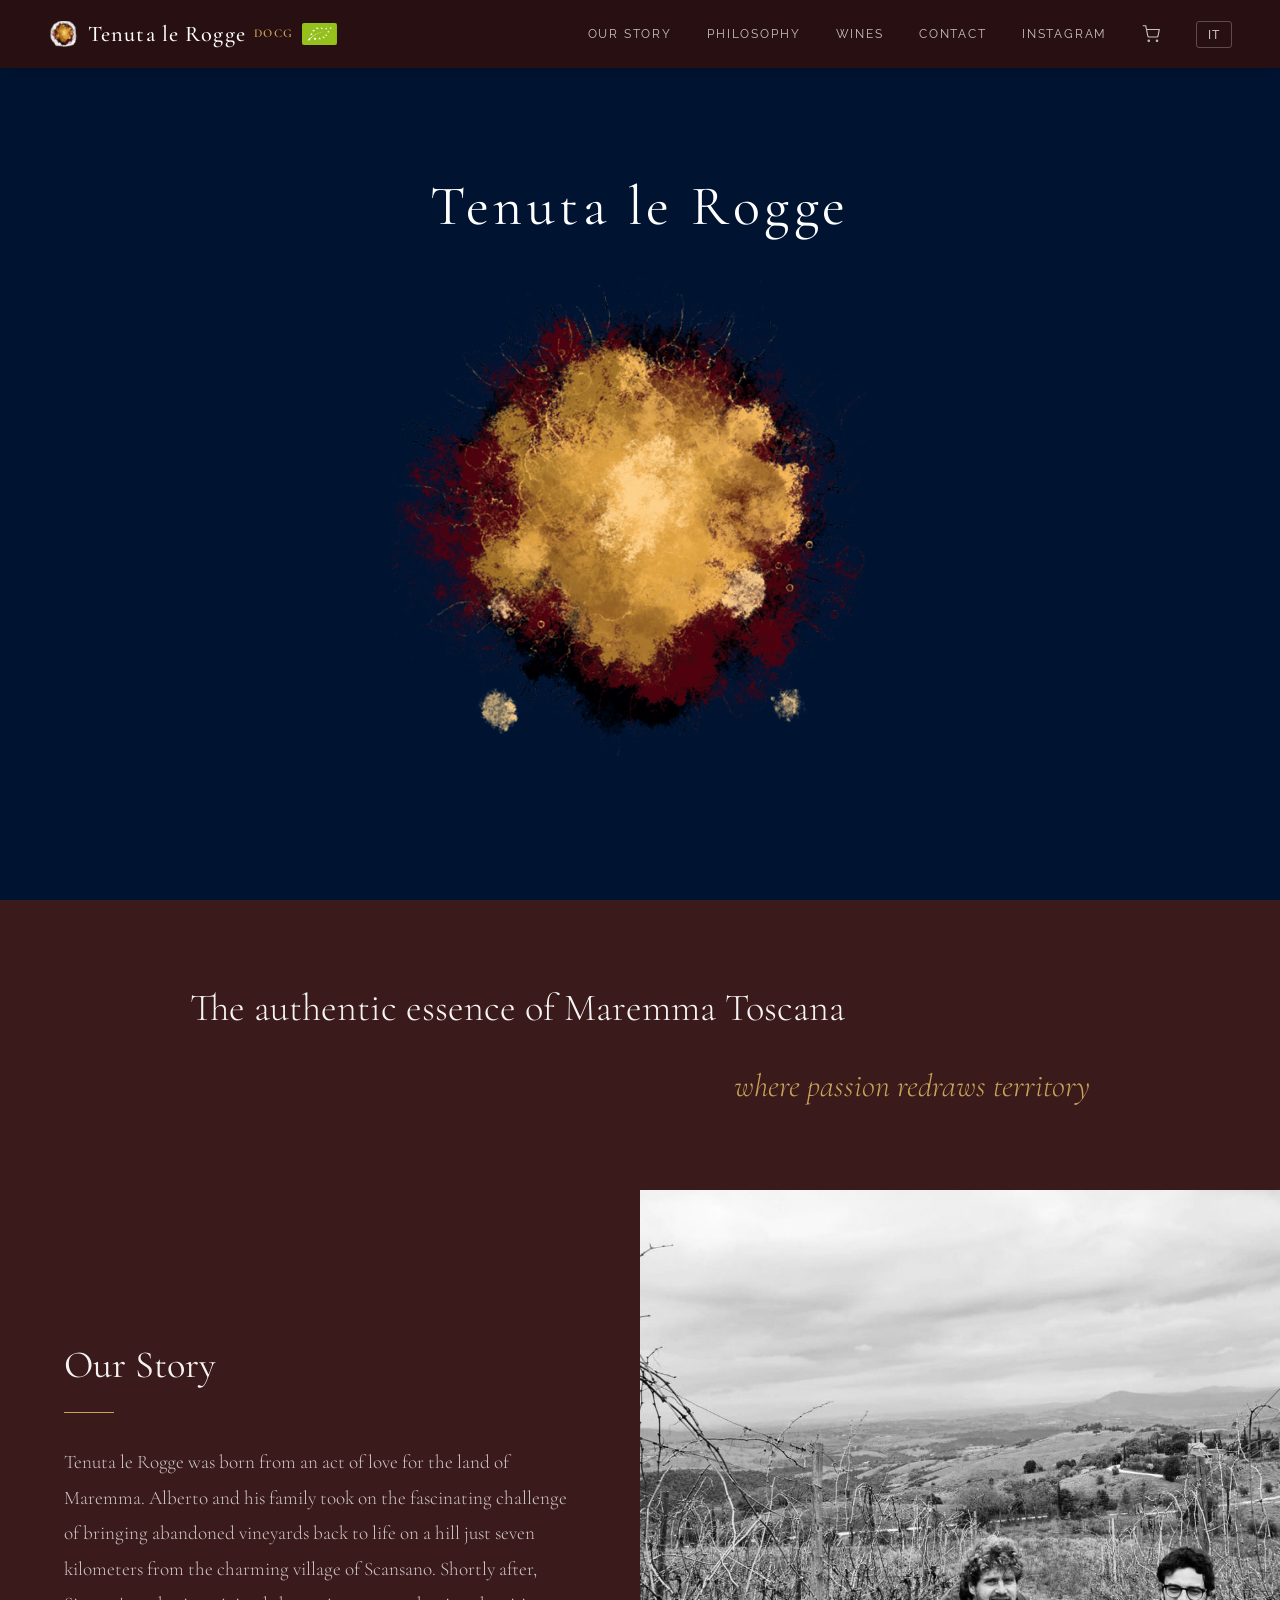
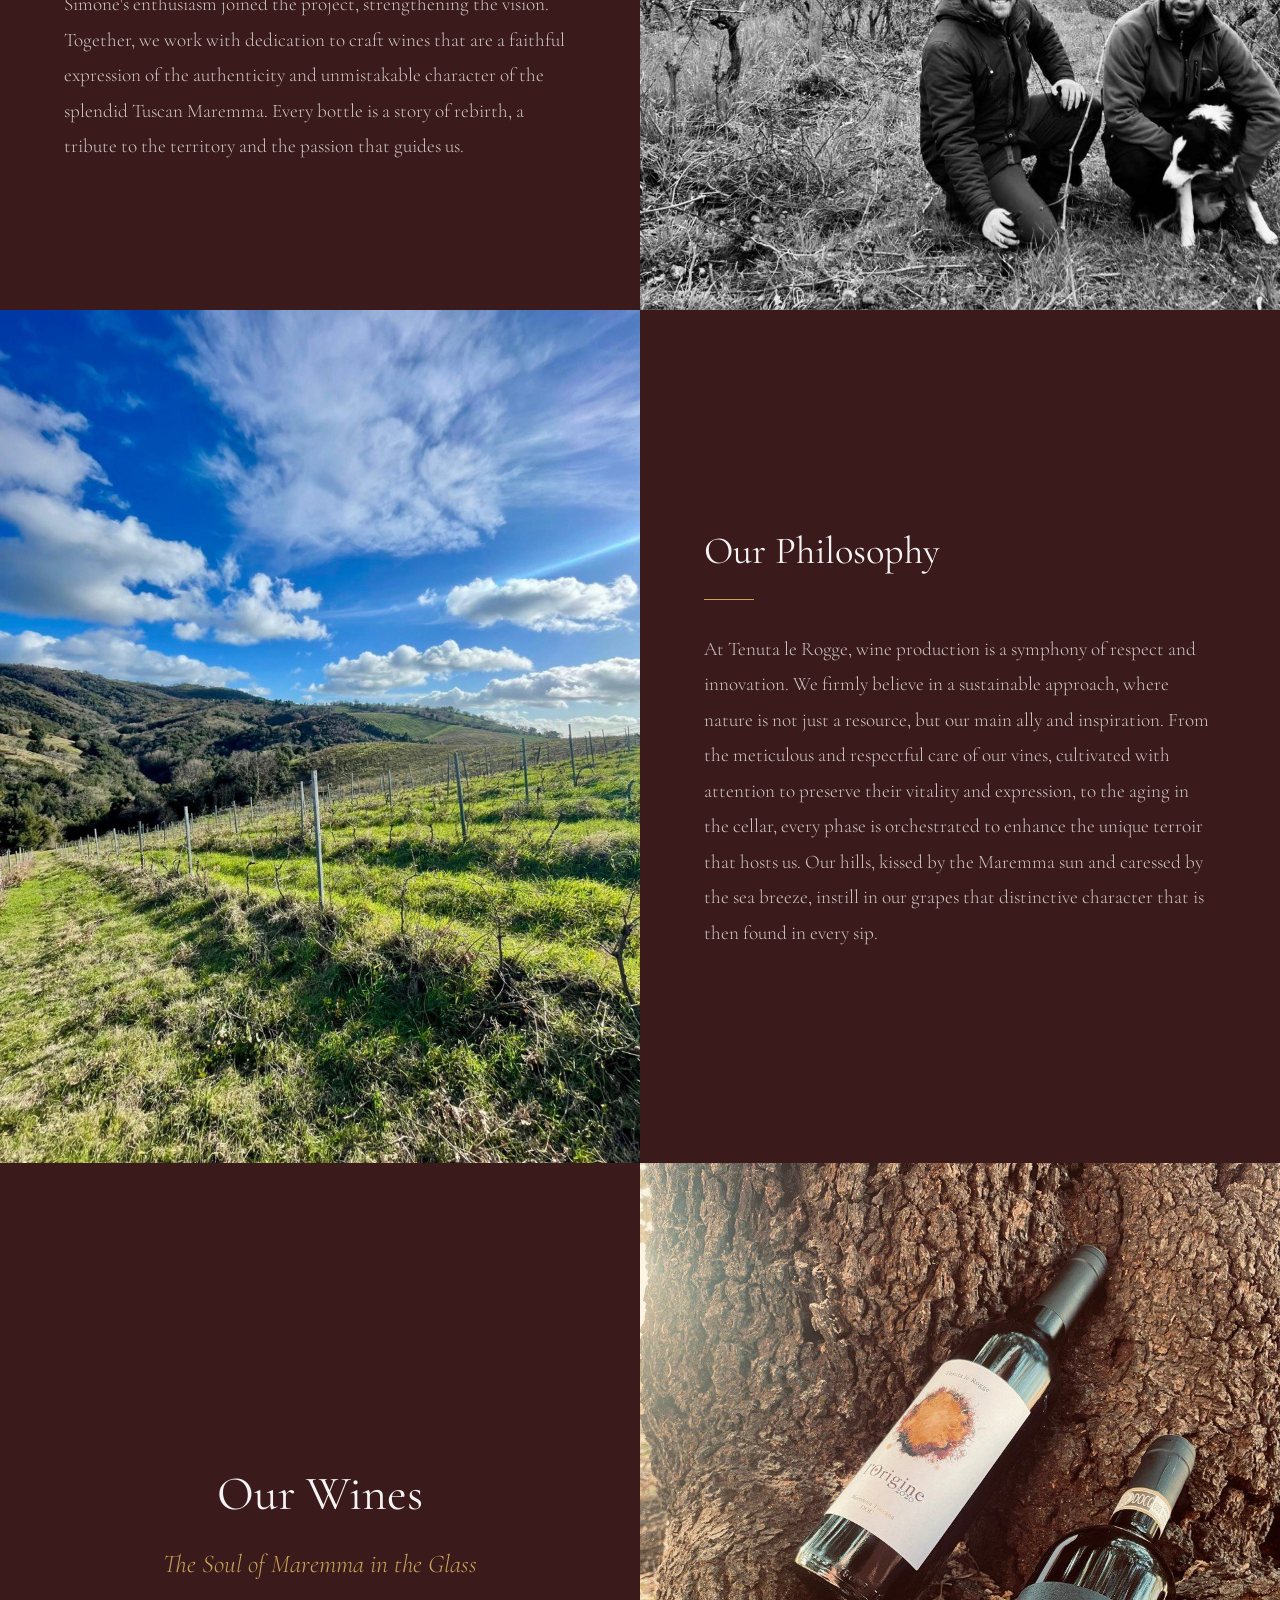
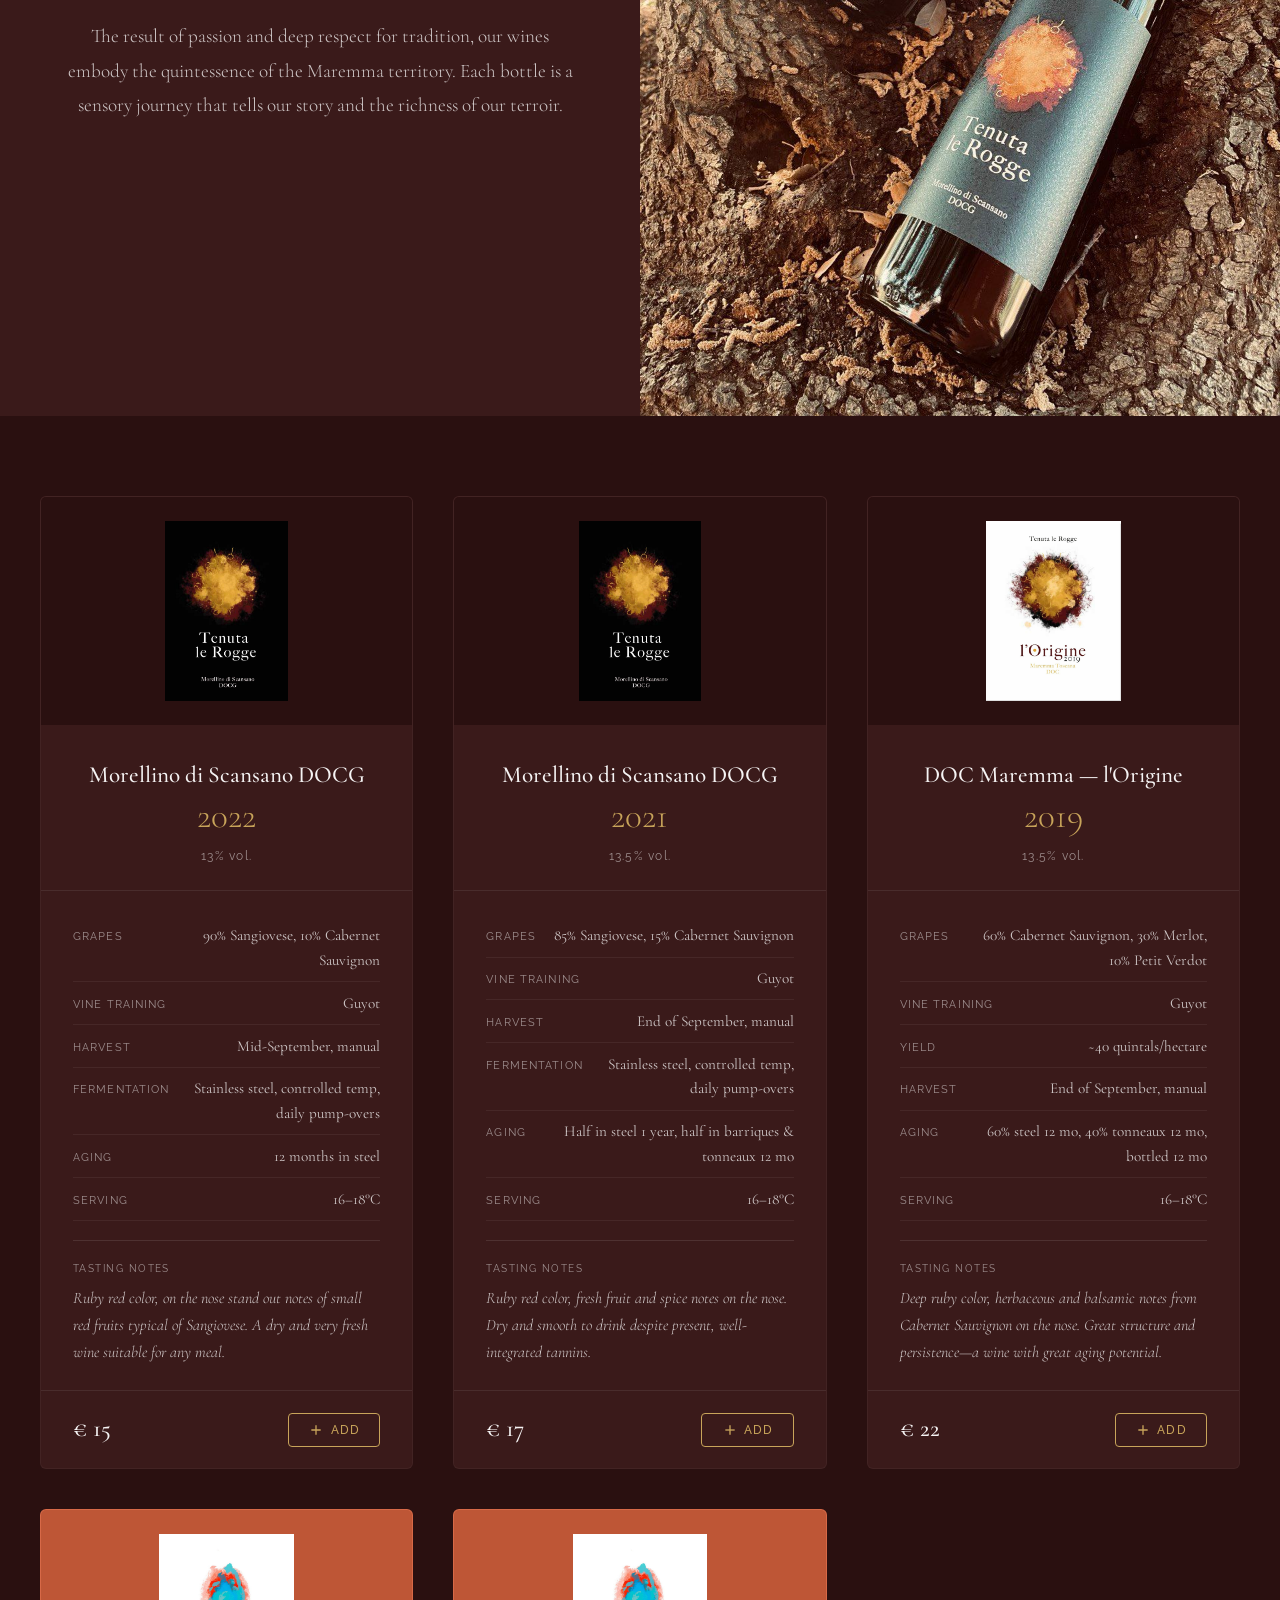
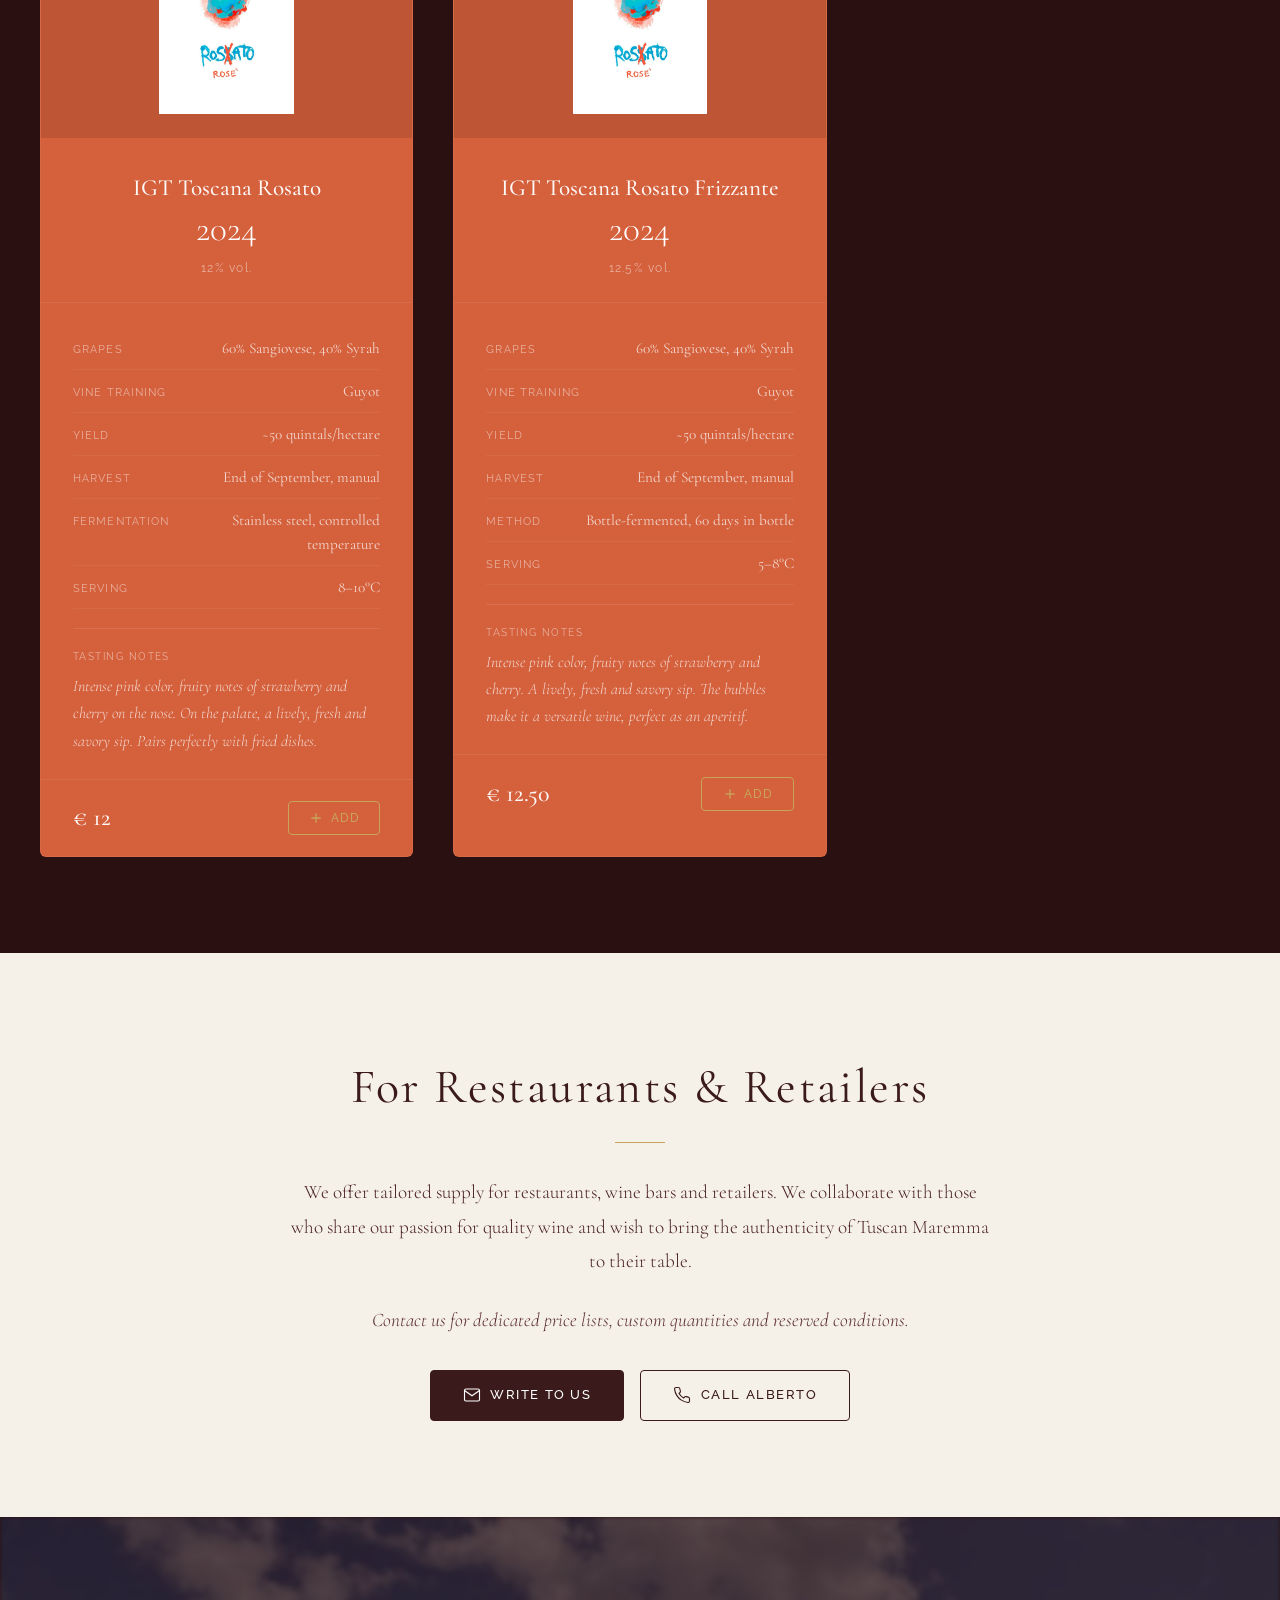
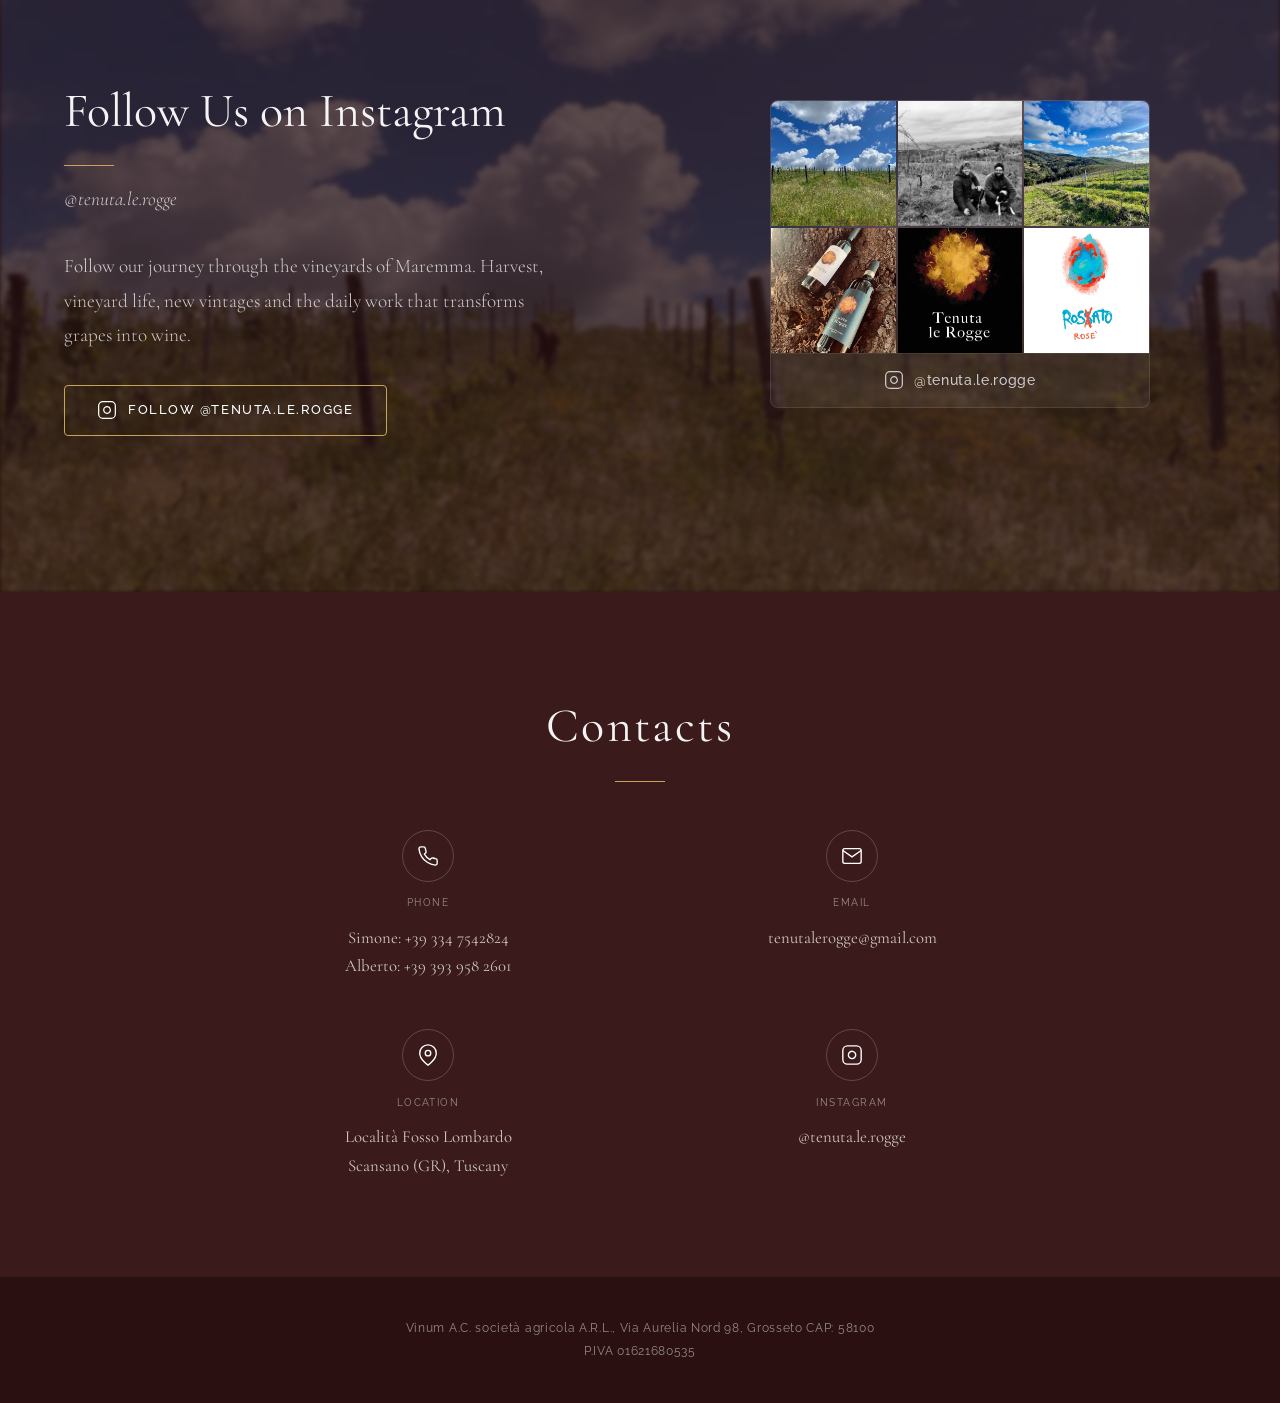
==== en/index.html @ cc893cbe "Add DOCG label and EU organic logo to navbar next to site name Co-Authored-By: Claude Opus 4.6 <nore" ====
<!DOCTYPE html>
<html lang="en">
<head>
  <meta charset="UTF-8">
  <meta name="viewport" content="width=device-width, initial-scale=1.0">
  <title>Tenuta le Rogge — The Authentic Essence of Maremma Toscana</title>
  <meta name="description" content="Tenuta le Rogge — organic wines from the heart of Maremma Toscana, near Scansano. Morellino di Scansano DOCG, DOC Maremma, Rosato IGT.">
  <meta name="theme-color" content="#2a1010">
  <meta property="og:title" content="Tenuta le Rogge — Organic Wines from Maremma Toscana">
  <meta property="og:description" content="The authentic essence of Maremma Toscana. Morellino di Scansano DOCG, DOC Maremma, Rosato IGT — organic wines near Scansano.">
  <meta property="og:image" content="https://tenutalerogge.it/images/Logo.png">
  <meta property="og:url" content="https://tenutalerogge.it/en/">
  <meta property="og:type" content="website">
  <link rel="alternate" hreflang="it" href="../">
  <link rel="alternate" hreflang="en" href="./">
  <link rel="preconnect" href="https://fonts.googleapis.com">
  <link rel="preconnect" href="https://fonts.gstatic.com" crossorigin>
  <link href="https://fonts.googleapis.com/css2?family=Cormorant+Garamond:ital,wght@0,300;0,400;0,500;0,600;0,700;1,300;1,400;1,500&family=Raleway:wght@300;400;500;600&display=swap" rel="stylesheet">
  <link rel="stylesheet" href="../style.css">
</head>
<body>

  <!-- NAVIGATION -->
  <nav id="navbar" role="navigation" aria-label="Main navigation">
    <a href="#" class="nav-logo"><img src="../images/LogoForHeader.png" alt="" class="nav-logo-img"><span class="nav-logo-text">Tenuta le Rogge</span><span class="nav-docg">DOCG</span><img src="../images/origine-2.jpeg" alt="EU Organic" class="nav-bio-img"></a>
    <ul class="nav-links" id="navLinks" role="menubar">
      <li role="none"><a href="#story" role="menuitem" onclick="closeNav()">Our Story</a></li>
      <li role="none"><a href="#philosophy" role="menuitem" onclick="closeNav()">Philosophy</a></li>
      <li role="none"><a href="#wines" role="menuitem" onclick="closeNav()">Wines</a></li>
      <li role="none"><a href="#contact" role="menuitem" onclick="closeNav()">Contact</a></li>
      <li role="none"><a href="https://www.instagram.com/tenuta.le.rogge" target="_blank" rel="noopener" role="menuitem" onclick="closeNav()" aria-label="Instagram (opens in new tab)">Instagram</a></li>
      <li role="none"><a href="#" role="menuitem" onclick="closeNav(); toggleCart();" class="nav-cart-link" aria-label="Cart">
        <svg viewBox="0 0 24 24" width="18" height="18" fill="none" stroke="currentColor" stroke-width="1.5"><circle cx="9" cy="21" r="1"/><circle cx="20" cy="21" r="1"/><path d="M1 1h4l2.68 13.39a2 2 0 002 1.61h9.72a2 2 0 002-1.61L23 6H6"/></svg>
        <span class="cart-count" id="cartCount" style="display:none;">0</span>
      </a></li>
      <li role="none"><a href="../" class="lang-switch" role="menuitem" onclick="closeNav()">IT</a></li>
    </ul>
    <button class="nav-hamburger" id="hamburger" onclick="toggleNav()" aria-label="Toggle menu" aria-expanded="false">
      <span></span>
      <span></span>
      <span></span>
    </button>
  </nav>

  <!-- HERO -->
  <section class="hero" aria-label="Welcome">
    <h1 class="hero-title">Tenuta le Rogge</h1>
    <img src="../images/LogoHeroBlue.png" alt="Tenuta le Rogge — abstract watercolor logo in gold and deep red tones" class="hero-logo-img">
  </section>

  <!-- INTRO BANNER -->
  <div class="intro-banner" role="banner">
    <div class="intro-banner-content">
      <p class="fade-up">The authentic essence of Maremma Toscana</p>
      <p class="tagline fade-up delay-1">where passion redraws territory</p>
    </div>
  </div>

  <!-- OUR STORY -->
  <section class="split-section" id="story" aria-labelledby="story-heading">
    <div class="split-text">
      <h2 class="fade-up" id="story-heading">Our Story</h2>
      <p class="fade-up delay-1">Tenuta le Rogge was born from an act of love for the land of Maremma. Alberto and his family took on the fascinating challenge of bringing abandoned vineyards back to life on a hill just seven kilometers from the charming village of Scansano. Shortly after, Simone's enthusiasm joined the project, strengthening the vision. Together, we work with dedication to craft wines that are a faithful expression of the authenticity and unmistakable character of the splendid Tuscan Maremma. Every bottle is a story of rebirth, a tribute to the territory and the passion that guides us.</p>
    </div>
    <div class="split-visual story-visual">
      <img src="../images/story-0.jpeg" alt="Alberto working in the Tenuta le Rogge vineyards" class="split-visual-img" loading="lazy">
    </div>
  </section>

  <!-- PHILOSOPHY -->
  <section class="split-section reverse" id="philosophy" aria-labelledby="philosophy-heading">
    <div class="split-text">
      <h2 class="fade-up" id="philosophy-heading">Our Philosophy</h2>
      <p class="fade-up delay-1">At Tenuta le Rogge, wine production is a symphony of respect and innovation. We firmly believe in a sustainable approach, where nature is not just a resource, but our main ally and inspiration. From the meticulous and respectful care of our vines, cultivated with attention to preserve their vitality and expression, to the aging in the cellar, every phase is orchestrated to enhance the unique terroir that hosts us. Our hills, kissed by the Maremma sun and caressed by the sea breeze, instill in our grapes that distinctive character that is then found in every sip.</p>
    </div>
    <div class="split-visual philosophy-visual">
      <img src="../images/philosophy-0.jpeg" alt="Panoramic view of the Maremma Toscana vineyards" class="split-visual-img" loading="lazy">
    </div>
  </section>

  <!-- WINES INTRO -->
  <section class="wines-intro" id="wines" aria-labelledby="wines-heading">
    <div class="wines-intro-text">
      <h2 class="fade-up" id="wines-heading">Our Wines</h2>
      <p class="subtitle fade-up delay-1">The Soul of Maremma in the Glass</p>
      <p class="fade-up delay-2">The result of passion and deep respect for tradition, our wines embody the quintessence of the Maremma territory. Each bottle is a sensory journey that tells our story and the richness of our terroir.</p>
    </div>
    <div class="wines-intro-visual">
      <img src="../images/wines-0.jpeg" alt="Tenuta le Rogge wine bottles" class="split-visual-img" loading="lazy">
    </div>
  </section>

  <!-- WINE CARDS -->
  <div class="wines-section" aria-label="Wine catalogue">
    <div class="wines-grid">

      <!-- Morellino 2022 -->
      <article class="wine-card fade-up">
        <div class="wine-card-label">
          <img src="../images/morellino-2022-0.png" alt="Morellino di Scansano DOCG 2022 label" loading="lazy">
        </div>
        <div class="wine-card-header">
          <h3>Morellino di Scansano DOCG</h3>
          <div class="wine-year">2022</div>
          <div class="wine-abv">13% vol.</div>
        </div>
        <div class="wine-card-body">
          <div class="wine-detail">
            <span class="wine-detail-label">Grapes</span>
            <span class="wine-detail-value">90% Sangiovese, 10% Cabernet Sauvignon</span>
          </div>
          <div class="wine-detail">
            <span class="wine-detail-label">Vine Training</span>
            <span class="wine-detail-value">Guyot</span>
          </div>
          <div class="wine-detail">
            <span class="wine-detail-label">Harvest</span>
            <span class="wine-detail-value">Mid-September, manual</span>
          </div>
          <div class="wine-detail">
            <span class="wine-detail-label">Fermentation</span>
            <span class="wine-detail-value">Stainless steel, controlled temp, daily pump-overs</span>
          </div>
          <div class="wine-detail">
            <span class="wine-detail-label">Aging</span>
            <span class="wine-detail-value">12 months in steel</span>
          </div>
          <div class="wine-detail">
            <span class="wine-detail-label">Serving</span>
            <span class="wine-detail-value">16&ndash;18&deg;C</span>
          </div>
          <div class="wine-tasting">
            <div class="wine-tasting-label">Tasting Notes</div>
            <p>Ruby red color, on the nose stand out notes of small red fruits typical of Sangiovese. A dry and very fresh wine suitable for any meal.</p>
          </div>
        </div>
        <div class="wine-card-footer">
          <span class="wine-price">&euro; 15</span>
          <button class="add-to-cart-btn" onclick="addToCart('morellino-2022', 'Morellino di Scansano DOCG 2022', 15)" aria-label="Add to cart">
            <svg viewBox="0 0 24 24" width="16" height="16" fill="none" stroke="currentColor" stroke-width="2"><line x1="12" y1="5" x2="12" y2="19"/><line x1="5" y1="12" x2="19" y2="12"/></svg>
            Add
          </button>
        </div>
      </article>

      <!-- Morellino 2021 -->
      <article class="wine-card fade-up delay-1">
        <div class="wine-card-label">
          <img src="../images/morellino-2021-0.png" alt="Morellino di Scansano DOCG 2021 label" loading="lazy">
        </div>
        <div class="wine-card-header">
          <h3>Morellino di Scansano DOCG</h3>
          <div class="wine-year">2021</div>
          <div class="wine-abv">13.5% vol.</div>
        </div>
        <div class="wine-card-body">
          <div class="wine-detail">
            <span class="wine-detail-label">Grapes</span>
            <span class="wine-detail-value">85% Sangiovese, 15% Cabernet Sauvignon</span>
          </div>
          <div class="wine-detail">
            <span class="wine-detail-label">Vine Training</span>
            <span class="wine-detail-value">Guyot</span>
          </div>
          <div class="wine-detail">
            <span class="wine-detail-label">Harvest</span>
            <span class="wine-detail-value">End of September, manual</span>
          </div>
          <div class="wine-detail">
            <span class="wine-detail-label">Fermentation</span>
            <span class="wine-detail-value">Stainless steel, controlled temp, daily pump-overs</span>
          </div>
          <div class="wine-detail">
            <span class="wine-detail-label">Aging</span>
            <span class="wine-detail-value">Half in steel 1 year, half in barriques &amp; tonneaux 12 mo</span>
          </div>
          <div class="wine-detail">
            <span class="wine-detail-label">Serving</span>
            <span class="wine-detail-value">16&ndash;18&deg;C</span>
          </div>
          <div class="wine-tasting">
            <div class="wine-tasting-label">Tasting Notes</div>
            <p>Ruby red color, fresh fruit and spice notes on the nose. Dry and smooth to drink despite present, well-integrated tannins.</p>
          </div>
        </div>
        <div class="wine-card-footer">
          <span class="wine-price">&euro; 17</span>
          <button class="add-to-cart-btn" onclick="addToCart('morellino-2021', 'Morellino di Scansano DOCG 2021', 17)" aria-label="Add to cart">
            <svg viewBox="0 0 24 24" width="16" height="16" fill="none" stroke="currentColor" stroke-width="2"><line x1="12" y1="5" x2="12" y2="19"/><line x1="5" y1="12" x2="19" y2="12"/></svg>
            Add
          </button>
        </div>
      </article>

      <!-- L'Origine 2019 -->
      <article class="wine-card fade-up delay-2">
        <div class="wine-card-label">
          <img src="../images/origine-1.jpeg" alt="L'Origine DOC Maremma 2019 label" loading="lazy">
        </div>
        <div class="wine-card-header">
          <h3>DOC Maremma &mdash; l'Origine</h3>
          <div class="wine-year">2019</div>
          <div class="wine-abv">13.5% vol.</div>
        </div>
        <div class="wine-card-body">
          <div class="wine-detail">
            <span class="wine-detail-label">Grapes</span>
            <span class="wine-detail-value">60% Cabernet Sauvignon, 30% Merlot, 10% Petit Verdot</span>
          </div>
          <div class="wine-detail">
            <span class="wine-detail-label">Vine Training</span>
            <span class="wine-detail-value">Guyot</span>
          </div>
          <div class="wine-detail">
            <span class="wine-detail-label">Yield</span>
            <span class="wine-detail-value">~40 quintals/hectare</span>
          </div>
          <div class="wine-detail">
            <span class="wine-detail-label">Harvest</span>
            <span class="wine-detail-value">End of September, manual</span>
          </div>
          <div class="wine-detail">
            <span class="wine-detail-label">Aging</span>
            <span class="wine-detail-value">60% steel 12 mo, 40% tonneaux 12 mo, bottled 12 mo</span>
          </div>
          <div class="wine-detail">
            <span class="wine-detail-label">Serving</span>
            <span class="wine-detail-value">16&ndash;18&deg;C</span>
          </div>
          <div class="wine-tasting">
            <div class="wine-tasting-label">Tasting Notes</div>
            <p>Deep ruby color, herbaceous and balsamic notes from Cabernet Sauvignon on the nose. Great structure and persistence&mdash;a wine with great aging potential.</p>
          </div>
        </div>
        <div class="wine-card-footer">
          <span class="wine-price">&euro; 22</span>
          <button class="add-to-cart-btn" onclick="addToCart('origine-2019', 'DOC Maremma — l\'Origine 2019', 22)" aria-label="Add to cart">
            <svg viewBox="0 0 24 24" width="16" height="16" fill="none" stroke="currentColor" stroke-width="2"><line x1="12" y1="5" x2="12" y2="19"/><line x1="5" y1="12" x2="19" y2="12"/></svg>
            Add
          </button>
        </div>
      </article>

      <!-- Rosato 2024 -->
      <article class="wine-card rosato fade-up">
        <div class="wine-card-label">
          <img src="../images/rosato-1.jpeg" alt="IGT Toscana Rosato 2024 label" loading="lazy">
        </div>
        <div class="wine-card-header">
          <h3>IGT Toscana Rosato</h3>
          <div class="wine-year">2024</div>
          <div class="wine-abv">12% vol.</div>
        </div>
        <div class="wine-card-body">
          <div class="wine-detail">
            <span class="wine-detail-label">Grapes</span>
            <span class="wine-detail-value">60% Sangiovese, 40% Syrah</span>
          </div>
          <div class="wine-detail">
            <span class="wine-detail-label">Vine Training</span>
            <span class="wine-detail-value">Guyot</span>
          </div>
          <div class="wine-detail">
            <span class="wine-detail-label">Yield</span>
            <span class="wine-detail-value">~50 quintals/hectare</span>
          </div>
          <div class="wine-detail">
            <span class="wine-detail-label">Harvest</span>
            <span class="wine-detail-value">End of September, manual</span>
          </div>
          <div class="wine-detail">
            <span class="wine-detail-label">Fermentation</span>
            <span class="wine-detail-value">Stainless steel, controlled temperature</span>
          </div>
          <div class="wine-detail">
            <span class="wine-detail-label">Serving</span>
            <span class="wine-detail-value">8&ndash;10&deg;C</span>
          </div>
          <div class="wine-tasting">
            <div class="wine-tasting-label">Tasting Notes</div>
            <p>Intense pink color, fruity notes of strawberry and cherry on the nose. On the palate, a lively, fresh and savory sip. Pairs perfectly with fried dishes.</p>
          </div>
        </div>
        <div class="wine-card-footer">
          <span class="wine-price">&euro; 12</span>
          <button class="add-to-cart-btn" onclick="addToCart('rosato-2024', 'IGT Toscana Rosato 2024', 12)" aria-label="Add to cart">
            <svg viewBox="0 0 24 24" width="16" height="16" fill="none" stroke="currentColor" stroke-width="2"><line x1="12" y1="5" x2="12" y2="19"/><line x1="5" y1="12" x2="19" y2="12"/></svg>
            Add
          </button>
        </div>
      </article>

      <!-- Rosato Frizzante 2024 -->
      <article class="wine-card rosato fade-up delay-1">
        <div class="wine-card-label">
          <img src="../images/rosato-frizzante-1.jpeg" alt="IGT Toscana Rosato Frizzante 2024 label" loading="lazy">
        </div>
        <div class="wine-card-header">
          <h3>IGT Toscana Rosato Frizzante</h3>
          <div class="wine-year">2024</div>
          <div class="wine-abv">12.5% vol.</div>
        </div>
        <div class="wine-card-body">
          <div class="wine-detail">
            <span class="wine-detail-label">Grapes</span>
            <span class="wine-detail-value">60% Sangiovese, 40% Syrah</span>
          </div>
          <div class="wine-detail">
            <span class="wine-detail-label">Vine Training</span>
            <span class="wine-detail-value">Guyot</span>
          </div>
          <div class="wine-detail">
            <span class="wine-detail-label">Yield</span>
            <span class="wine-detail-value">~50 quintals/hectare</span>
          </div>
          <div class="wine-detail">
            <span class="wine-detail-label">Harvest</span>
            <span class="wine-detail-value">End of September, manual</span>
          </div>
          <div class="wine-detail">
            <span class="wine-detail-label">Method</span>
            <span class="wine-detail-value">Bottle-fermented, 60 days in bottle</span>
          </div>
          <div class="wine-detail">
            <span class="wine-detail-label">Serving</span>
            <span class="wine-detail-value">5&ndash;8&deg;C</span>
          </div>
          <div class="wine-tasting">
            <div class="wine-tasting-label">Tasting Notes</div>
            <p>Intense pink color, fruity notes of strawberry and cherry. A lively, fresh and savory sip. The bubbles make it a versatile wine, perfect as an aperitif.</p>
          </div>
        </div>
        <div class="wine-card-footer">
          <span class="wine-price">&euro; 12.50</span>
          <button class="add-to-cart-btn" onclick="addToCart('rosato-frizzante-2024', 'IGT Toscana Rosato Frizzante 2024', 12.50)" aria-label="Add to cart">
            <svg viewBox="0 0 24 24" width="16" height="16" fill="none" stroke="currentColor" stroke-width="2"><line x1="12" y1="5" x2="12" y2="19"/><line x1="5" y1="12" x2="19" y2="12"/></svg>
            Add
          </button>
        </div>
      </article>

    </div>
  </div>

  <!-- B2B -->
  <section class="b2b-section" id="b2b" aria-labelledby="b2b-heading">
    <div class="b2b-content fade-up">
      <h2 id="b2b-heading">For Restaurants &amp; Retailers</h2>
      <div class="divider"></div>
      <p>We offer tailored supply for restaurants, wine bars and retailers. We collaborate with those who share our passion for quality wine and wish to bring the authenticity of Tuscan Maremma to their table.</p>
      <p class="b2b-subtitle">Contact us for dedicated price lists, custom quantities and reserved conditions.</p>
      <div class="b2b-actions">
        <a href="mailto:tenutalerogge@gmail.com?subject=B2B%20Inquiry%20-%20Tenuta%20le%20Rogge" class="b2b-btn">
          <svg viewBox="0 0 24 24" width="18" height="18" fill="none" stroke="currentColor" stroke-width="1.5"><path d="M4 4h16c1.1 0 2 .9 2 2v12c0 1.1-.9 2-2 2H4c-1.1 0-2-.9-2-2V6c0-1.1.9-2 2-2z"/><polyline points="22,6 12,13 2,6"/></svg>
          Write to Us
        </a>
        <a href="tel:+393939582601" class="b2b-btn b2b-btn-outline">
          <svg viewBox="0 0 24 24" width="18" height="18" fill="none" stroke="currentColor" stroke-width="1.5"><path d="M22 16.92v3a2 2 0 01-2.18 2 19.79 19.79 0 01-8.63-3.07 19.5 19.5 0 01-6-6 19.79 19.79 0 01-3.07-8.67A2 2 0 014.11 2h3a2 2 0 012 1.72c.127.96.361 1.903.7 2.81a2 2 0 01-.45 2.11L8.09 9.91a16 16 0 006 6l1.27-1.27a2 2 0 012.11-.45c.907.339 1.85.573 2.81.7A2 2 0 0122 16.92z"/></svg>
          Call Alberto
        </a>
      </div>
    </div>
  </section>

  <!-- CART DRAWER -->
  <div class="cart-overlay" id="cartOverlay" onclick="toggleCart()"></div>
  <aside class="cart-drawer" id="cartDrawer" aria-label="Shopping cart">
    <div class="cart-drawer-header">
      <h3>Your Cart</h3>
      <button onclick="toggleCart()" aria-label="Close cart" class="cart-close">
        <svg viewBox="0 0 24 24" width="22" height="22" fill="none" stroke="currentColor" stroke-width="2"><line x1="18" y1="6" x2="6" y2="18"/><line x1="6" y1="6" x2="18" y2="18"/></svg>
      </button>
    </div>
    <div class="cart-drawer-scroll">
    <div class="cart-drawer-body" id="cartBody">
      <p class="cart-empty">Your cart is empty</p>
    </div>
    <div class="cart-drawer-footer" id="cartFooter" style="display:none;">
      <div class="cart-shipping">
        <label for="shippingZone">Shipping</label>
        <select id="shippingZone" onchange="updateCartTotals()">
          <option value="italy">Italy — &euro;9 per case</option>
          <option value="eu">Europe — &euro;20 per case</option>
          <option value="world">Rest of world — &euro;40 per case</option>
        </select>
      </div>
      <div class="cart-summary">
        <div class="cart-summary-row"><span>Subtotal</span><span id="cartSubtotal">&euro;0</span></div>
        <div class="cart-summary-row"><span>Shipping</span><span id="cartShipping">&euro;0</span></div>
        <div class="cart-summary-row cart-total"><span>Total</span><span id="cartTotal">&euro;0</span></div>
      </div>
      <p class="cart-min-note">Minimum order: 6 bottles (1 case), can be mixed.</p>
      <div class="cart-address">
        <label for="cartName">Full name</label>
        <input type="text" id="cartName" placeholder="John Smith" required>
        <label for="cartAddress">Address</label>
        <input type="text" id="cartAddress" placeholder="123 Main Street" required>
        <div class="cart-address-row">
          <div>
            <label for="cartCity">City</label>
            <input type="text" id="cartCity" placeholder="London" required>
          </div>
          <div>
            <label for="cartZip">Postcode</label>
            <input type="text" id="cartZip" placeholder="SW1A 1AA" required>
          </div>
        </div>
        <label for="cartCountry">Country</label>
        <input type="text" id="cartCountry" placeholder="United Kingdom" required>
        <label for="cartEmail">Email</label>
        <input type="email" id="cartEmail" placeholder="john@email.com" required>
        <label for="cartPhone">Phone</label>
        <input type="tel" id="cartPhone" placeholder="+44 7700 900000">
      </div>
      <div id="paypal-button-container"></div>
    </div>
    </div>
  </aside>

  <!-- INSTAGRAM -->
  <section class="instagram-section" id="instagram" aria-labelledby="instagram-heading">
    <div class="instagram-bg">
      <img src="../images/vineyard-0.jpeg" alt="" aria-hidden="true">
    </div>
    <div class="instagram-overlay">
      <div class="instagram-cta fade-up">
        <h2 id="instagram-heading">Follow Us on Instagram</h2>
        <p class="instagram-handle">@tenuta.le.rogge</p>
        <p>Follow our journey through the vineyards of Maremma. Harvest, vineyard life, new vintages and the daily work that transforms grapes into wine.</p>
        <a href="https://www.instagram.com/tenuta.le.rogge" target="_blank" rel="noopener" class="instagram-follow-btn">
          <svg viewBox="0 0 24 24"><rect x="2" y="2" width="20" height="20" rx="5" ry="5"/><path d="M16 11.37A4 4 0 1112.63 8 4 4 0 0116 11.37z"/><line x1="17.5" y1="6.5" x2="17.51" y2="6.5"/></svg>
          Follow @tenuta.le.rogge
        </a>
      </div>
      <div class="instagram-preview fade-up delay-1">
        <a href="https://www.instagram.com/tenuta.le.rogge" target="_blank" rel="noopener" class="instagram-card" aria-label="Visit Tenuta le Rogge Instagram profile">
          <div class="instagram-card-grid">
            <div class="instagram-card-thumb"><img src="../images/vineyard-0.jpeg" alt="" loading="lazy"></div>
            <div class="instagram-card-thumb"><img src="../images/story-0.jpeg" alt="" loading="lazy"></div>
            <div class="instagram-card-thumb"><img src="../images/philosophy-0.jpeg" alt="" loading="lazy"></div>
            <div class="instagram-card-thumb"><img src="../images/wines-0.jpeg" alt="" loading="lazy"></div>
            <div class="instagram-card-thumb"><img src="../images/morellino-2022-0.png" alt="" loading="lazy"></div>
            <div class="instagram-card-thumb"><img src="../images/rosato-1.jpeg" alt="" loading="lazy"></div>
          </div>
          <div class="instagram-card-footer">
            <svg viewBox="0 0 24 24" width="20" height="20" stroke="currentColor" fill="none" stroke-width="1.5"><rect x="2" y="2" width="20" height="20" rx="5" ry="5"/><path d="M16 11.37A4 4 0 1112.63 8 4 4 0 0116 11.37z"/><line x1="17.5" y1="6.5" x2="17.51" y2="6.5"/></svg>
            <span>@tenuta.le.rogge</span>
          </div>
        </a>
      </div>
    </div>
  </section>

  <!-- CONTACT -->
  <section class="contact" id="contact" aria-labelledby="contact-heading">
    <h2 class="fade-up" id="contact-heading">Contacts</h2>
    <div class="divider"></div>
    <div class="contact-grid">
      <div class="contact-item fade-up">
        <a href="tel:+393347542824" class="contact-icon" aria-label="Call">
          <svg viewBox="0 0 24 24"><path d="M22 16.92v3a2 2 0 01-2.18 2 19.79 19.79 0 01-8.63-3.07 19.5 19.5 0 01-6-6 19.79 19.79 0 01-3.07-8.67A2 2 0 014.11 2h3a2 2 0 012 1.72c.127.96.361 1.903.7 2.81a2 2 0 01-.45 2.11L8.09 9.91a16 16 0 006 6l1.27-1.27a2 2 0 012.11-.45c.907.339 1.85.573 2.81.7A2 2 0 0122 16.92z"/></svg>
        </a>
        <div class="contact-label">Phone</div>
        <div class="contact-value">
          Simone: <a href="tel:+393347542824">+39 334 7542824</a><br>
          Alberto: <a href="tel:+393939582601">+39 393 958 2601</a>
        </div>
      </div>
      <div class="contact-item fade-up delay-1">
        <a href="mailto:tenutalerogge@gmail.com" class="contact-icon" aria-label="Send email">
          <svg viewBox="0 0 24 24"><path d="M4 4h16c1.1 0 2 .9 2 2v12c0 1.1-.9 2-2 2H4c-1.1 0-2-.9-2-2V6c0-1.1.9-2 2-2z"/><polyline points="22,6 12,13 2,6"/></svg>
        </a>
        <div class="contact-label">Email</div>
        <div class="contact-value"><a href="mailto:tenutalerogge@gmail.com">tenutalerogge@gmail.com</a></div>
      </div>
      <div class="contact-item fade-up delay-2">
        <a href="https://www.google.com/maps/search/?api=1&query=42.707250,11.285083" target="_blank" rel="noopener" class="contact-icon" aria-label="Open in Google Maps">
          <svg viewBox="0 0 24 24"><path d="M21 10c0 7-9 13-9 13s-9-6-9-13a9 9 0 0118 0z"/><circle cx="12" cy="10" r="3"/></svg>
        </a>
        <div class="contact-label">Location</div>
        <div class="contact-value"><a href="https://www.google.com/maps/search/?api=1&query=42.707250,11.285083" target="_blank" rel="noopener">Localit&agrave; Fosso Lombardo<br>Scansano (GR), Tuscany</a></div>
      </div>
      <div class="contact-item fade-up delay-3">
        <a href="https://www.instagram.com/tenuta.le.rogge" target="_blank" rel="noopener" class="contact-icon" aria-label="Open Instagram">
          <svg viewBox="0 0 24 24"><rect x="2" y="2" width="20" height="20" rx="5" ry="5"/><path d="M16 11.37A4 4 0 1112.63 8 4 4 0 0116 11.37z"/><line x1="17.5" y1="6.5" x2="17.51" y2="6.5"/></svg>
        </a>
        <div class="contact-label">Instagram</div>
        <div class="contact-value"><a href="https://www.instagram.com/tenuta.le.rogge" target="_blank" rel="noopener">@tenuta.le.rogge</a></div>
      </div>
    </div>
  </section>

  <!-- FOOTER -->
  <footer>
    <p>Vinum A.C. societ&agrave; agricola A.R.L., Via Aurelia Nord 98, Grosseto CAP: 58100</p>
    <p>P.IVA 01621680535</p>
  </footer>

  <script src="https://www.paypal.com/sdk/js?client-id=sb&currency=EUR&merchant-id=albertocarlotti@hotmail.it" data-sdk-integration-source="button-factory"></script>
  <script src="../script.js"></script>
</body>
</html>
---- style.css ----
/* ========================================
   DESIGN SYSTEM — Tenuta le Rogge
   Style: Luxury Organic / Wine Estate
   Palette: Deep maroon + cream + gold
   Typography: Cormorant Garamond + Raleway
   ======================================== */

*, *::before, *::after {
  margin: 0;
  padding: 0;
  box-sizing: border-box;
}

:root {
  --maroon: #3a1a1a;
  --maroon-light: #4d2525;
  --maroon-medium: #5a2d2d;
  --maroon-dark: #2a1010;
  --cream: #f5f0e8;
  --cream-dark: #e8dfd3;
  --gold: #c8a45a;
  --gold-light: #d4b670;
  --white: #ffffff;
  --coral: #c75a3a;
  --coral-bg: #d4603c;
  --text-primary: rgba(255,255,255,0.95);
  --text-secondary: rgba(255,255,255,0.75);
  --text-muted: rgba(255,255,255,0.5);

  --z-base: 1;
  --z-dropdown: 10;
  --z-sticky: 20;
  --z-overlay: 30;
  --z-modal: 50;

  --transition-fast: 150ms ease;
  --transition-base: 250ms ease;
  --transition-slow: 400ms ease;
}

@media (prefers-reduced-motion: reduce) {
  *, *::before, *::after {
    animation-duration: 0.01ms !important;
    transition-duration: 0.01ms !important;
    scroll-behavior: auto !important;
  }
}

html {
  scroll-behavior: smooth;
  font-size: 16px;
}

body {
  font-family: 'Cormorant Garamond', 'Georgia', serif;
  color: var(--text-primary);
  background: var(--maroon-dark);
  overflow-x: hidden;
  line-height: 1.6;
}

:focus-visible {
  outline: 2px solid var(--gold);
  outline-offset: 3px;
}

/* ========================================
   NAVIGATION
   ======================================== */
nav {
  position: fixed;
  top: 0;
  left: 0;
  right: 0;
  z-index: var(--z-sticky);
  padding: 1rem 3rem;
  display: flex;
  justify-content: space-between;
  align-items: center;
  background: rgba(42, 16, 16, 0.96);
  backdrop-filter: blur(12px);
  -webkit-backdrop-filter: blur(12px);
  box-shadow: 0 2px 20px rgba(0,0,0,0.2);
  transition: padding var(--transition-slow);
}

nav.scrolled {
  padding: 0.7rem 3rem;
  box-shadow: 0 2px 20px rgba(0,0,0,0.4);
}

.nav-logo {
  font-family: 'Cormorant Garamond', serif;
  font-size: 1.4rem;
  font-weight: 500;
  letter-spacing: 0.05em;
  color: var(--white);
  text-decoration: none;
  transition: color var(--transition-base);
  display: flex;
  align-items: center;
  gap: 0.5rem;
}

.nav-logo-img {
  height: 32px;
  width: 32px;
  object-fit: contain;
}

.nav-logo-text {
  opacity: 0;
  transition: opacity 0.4s ease;
}

nav.show-title .nav-logo-text {
  opacity: 1;
}

.nav-docg {
  font-family: 'Cormorant Garamond', serif;
  font-size: 0.75rem;
  font-weight: 600;
  letter-spacing: 0.12em;
  color: var(--gold);
  opacity: 0;
  transition: opacity 0.4s ease;
}

nav.show-title .nav-docg {
  opacity: 1;
}

.nav-bio-img {
  height: 22px;
  width: auto;
  object-fit: contain;
  border-radius: 2px;
  opacity: 0;
  transition: opacity 0.4s ease;
}

nav.show-title .nav-bio-img {
  opacity: 1;
}

.nav-logo:hover {
  color: var(--gold);
}

.nav-links {
  display: flex;
  list-style: none;
  gap: 2.2rem;
  align-items: center;
}

.nav-links a {
  color: var(--text-secondary);
  text-decoration: none;
  font-family: 'Raleway', sans-serif;
  font-size: 0.76rem;
  font-weight: 400;
  letter-spacing: 0.15em;
  text-transform: uppercase;
  transition: color var(--transition-base);
  cursor: pointer;
  padding: 0.5rem 0;
}

.nav-links a:hover,
.nav-links a:focus-visible {
  color: var(--gold);
}

.lang-switch {
  border: 1px solid rgba(255,255,255,0.25) !important;
  border-radius: 3px;
  padding: 0.35rem 0.7rem !important;
  font-weight: 500 !important;
  letter-spacing: 0.08em !important;
  transition: border-color var(--transition-base), color var(--transition-base), background var(--transition-base) !important;
}

.lang-switch:hover {
  border-color: var(--gold) !important;
  background: rgba(200, 164, 90, 0.1);
}

.nav-hamburger {
  display: none;
  flex-direction: column;
  gap: 6px;
  cursor: pointer;
  background: none;
  border: none;
  padding: 8px;
  min-width: 44px;
  min-height: 44px;
  justify-content: center;
  align-items: center;
}

.nav-hamburger span {
  display: block;
  width: 22px;
  height: 1.5px;
  background: var(--white);
  transition: transform var(--transition-base), opacity var(--transition-base);
  border-radius: 1px;
}

.nav-hamburger.open span:nth-child(1) {
  transform: translateY(7.5px) rotate(45deg);
}
.nav-hamburger.open span:nth-child(2) {
  opacity: 0;
}
.nav-hamburger.open span:nth-child(3) {
  transform: translateY(-7.5px) rotate(-45deg);
}

/* ========================================
   HERO
   ======================================== */
.hero {
  min-height: 100vh;
  display: flex;
  flex-direction: column;
  justify-content: center;
  align-items: center;
  text-align: center;
  background: #001432;
  color: var(--white);
  padding: 5rem 2rem 2rem;
  position: relative;
  overflow: hidden;
}

/* Screen-reader only (visually hidden h1 for SEO) */
.sr-only {
  position: absolute;
  width: 1px;
  height: 1px;
  padding: 0;
  margin: -1px;
  overflow: hidden;
  clip: rect(0,0,0,0);
  white-space: nowrap;
  border: 0;
}

.hero-title {
  font-family: 'Cormorant Garamond', serif;
  font-size: clamp(2rem, 5vw, 3.5rem);
  font-weight: 400;
  letter-spacing: 0.08em;
  color: var(--white);
  margin-bottom: 1.5rem;
}

.hero-logo-img {
  width: auto;
  height: min(55vh, 600px);
  max-width: 90vw;
  object-fit: contain;
  margin-bottom: 1rem;
  animation: float 6s ease-in-out infinite;
}

@keyframes float {
  0%, 100% { transform: translateY(0); }
  50% { transform: translateY(-10px); }
}

.hero-coords {
  font-family: 'Raleway', sans-serif;
  font-size: 0.9rem;
  font-weight: 600;
  letter-spacing: 0.12em;
  margin-top: 1.8rem;
  color: var(--maroon);
  text-decoration: underline;
  text-underline-offset: 5px;
  text-decoration-thickness: 1.5px;
}


/* ========================================
   INTRO BANNER
   ======================================== */
.intro-banner {
  background: var(--maroon);
  padding: 5rem 4rem;
}

.intro-banner-content {
  max-width: 900px;
  margin: 0 auto;
}

.intro-banner p {
  font-size: clamp(1.6rem, 3vw, 2.4rem);
  font-weight: 300;
  line-height: 1.5;
}

.intro-banner .tagline {
  text-align: right;
  margin-top: 1.5rem;
  color: var(--gold);
  font-style: italic;
  font-size: clamp(1.3rem, 2.5vw, 2rem);
}

/* ========================================
   SPLIT SECTIONS
   ======================================== */
.split-section {
  display: grid;
  grid-template-columns: 1fr 1fr;
  min-height: 80vh;
  background: var(--maroon);
}

.split-section.reverse {
  direction: rtl;
}

.split-section.reverse > * {
  direction: ltr;
}

.split-text {
  display: flex;
  flex-direction: column;
  justify-content: center;
  padding: clamp(2.5rem, 5vw, 5rem);
}

.split-text h2 {
  font-size: clamp(1.8rem, 3vw, 2.5rem);
  font-weight: 400;
  margin-bottom: 2rem;
  position: relative;
}

.split-text h2::after {
  content: '';
  display: block;
  width: 50px;
  height: 1px;
  background: var(--gold);
  margin-top: 1rem;
}

.split-text p {
  font-size: clamp(1.05rem, 1.5vw, 1.3rem);
  line-height: 1.85;
  color: var(--text-secondary);
  font-weight: 300;
  max-width: 600px;
}

.split-visual {
  position: relative;
  overflow: hidden;
  background: var(--maroon-light);
}

.split-visual-placeholder {
  width: 100%;
  height: 100%;
  min-height: 400px;
  display: flex;
  align-items: center;
  justify-content: center;
  font-family: 'Raleway', sans-serif;
  font-size: 0.85rem;
  letter-spacing: 0.15em;
  text-transform: uppercase;
  color: var(--text-muted);
}

.split-visual-img {
  width: 100%;
  height: 100%;
  object-fit: cover;
  display: block;
}

.story-visual {
  background: linear-gradient(135deg, var(--maroon-light) 0%, var(--maroon-dark) 100%);
}

.philosophy-visual {
  background: linear-gradient(135deg, #1d3a20 0%, #2a4a2a 40%, var(--maroon-dark) 100%);
}

/* ========================================
   WINES INTRO
   ======================================== */
.wines-intro {
  display: grid;
  grid-template-columns: 1fr 1fr;
  min-height: 65vh;
  background: var(--maroon);
}

.wines-intro-text {
  display: flex;
  flex-direction: column;
  justify-content: center;
  align-items: center;
  text-align: center;
  padding: clamp(2.5rem, 5vw, 5rem);
}

.wines-intro-text h2 {
  font-size: clamp(2rem, 4vw, 3rem);
  font-weight: 400;
  margin-bottom: 0.5rem;
}

.wines-intro-text .subtitle {
  font-size: clamp(1.2rem, 2vw, 1.6rem);
  font-weight: 300;
  font-style: italic;
  color: var(--gold);
  margin-bottom: 2rem;
}

.wines-intro-text p {
  font-size: clamp(1.05rem, 1.5vw, 1.2rem);
  line-height: 1.8;
  color: var(--text-secondary);
  font-weight: 300;
  max-width: 520px;
}

.wines-intro-visual {
  position: relative;
  overflow: hidden;
  background: linear-gradient(180deg, var(--maroon-light) 0%, var(--maroon-dark) 100%);
}

.wines-intro-visual .split-visual-img {
  width: 100%;
  height: 100%;
  min-height: 400px;
  object-fit: cover;
  display: block;
}

/* ========================================
   WINE CARDS
   ======================================== */
.wines-section {
  background: var(--maroon-dark);
  padding: 5rem 2rem 6rem;
}

.wines-grid {
  max-width: 1200px;
  margin: 0 auto;
  display: grid;
  grid-template-columns: repeat(auto-fit, minmax(340px, 1fr));
  gap: 2.5rem;
}

.wine-card-label {
  background: var(--maroon-dark);
  display: flex;
  align-items: center;
  justify-content: center;
  padding: 1.5rem;
  min-height: 220px;
}

.wine-card-label img {
  max-height: 180px;
  max-width: 100%;
  object-fit: contain;
}

.rosato .wine-card-label {
  background: rgba(0,0,0,0.1);
}

.wine-card {
  background: var(--maroon);
  border-radius: 6px;
  overflow: hidden;
  transition: transform var(--transition-base), box-shadow var(--transition-base);
  cursor: default;
  border: 1px solid rgba(255,255,255,0.04);
}

.wine-card:hover {
  transform: translateY(-4px);
  box-shadow: 0 16px 48px rgba(0,0,0,0.35);
}

.wine-card.rosato {
  background: var(--coral-bg);
  border-color: rgba(255,255,255,0.06);
}

.wine-card-header {
  padding: 2.2rem 2rem 1.5rem;
  text-align: center;
  border-bottom: 1px solid rgba(255,255,255,0.08);
}

.wine-card-header h3 {
  font-size: 1.45rem;
  font-weight: 500;
  line-height: 1.3;
  margin-bottom: 0.3rem;
}

.wine-card-header .wine-year {
  font-size: 2.2rem;
  font-weight: 300;
  color: var(--gold);
  line-height: 1.2;
}

.rosato .wine-card-header .wine-year {
  color: var(--white);
}

.wine-card-header .wine-abv {
  font-family: 'Raleway', sans-serif;
  font-size: 0.78rem;
  letter-spacing: 0.1em;
  margin-top: 0.5rem;
  color: var(--text-muted);
}

.wine-card-body {
  padding: 1.5rem 2rem;
}

.wine-detail {
  display: flex;
  justify-content: space-between;
  align-items: baseline;
  padding: 0.55rem 0;
  border-bottom: 1px solid rgba(255,255,255,0.06);
  gap: 1rem;
}

.wine-detail:last-of-type {
  border-bottom: none;
}

.wine-detail-label {
  font-family: 'Raleway', sans-serif;
  font-size: 0.7rem;
  letter-spacing: 0.1em;
  text-transform: uppercase;
  color: var(--text-muted);
  flex-shrink: 0;
}

.wine-detail-value {
  text-align: right;
  font-size: 0.95rem;
  font-weight: 400;
  color: var(--text-secondary);
}

.wine-tasting {
  margin-top: 1.2rem;
  padding-top: 1.2rem;
  border-top: 1px solid rgba(255,255,255,0.1);
}

.wine-tasting-label {
  font-family: 'Raleway', sans-serif;
  font-size: 0.65rem;
  letter-spacing: 0.14em;
  text-transform: uppercase;
  color: var(--text-muted);
  margin-bottom: 0.5rem;
}

.wine-tasting p {
  font-size: 1rem;
  line-height: 1.7;
  font-style: italic;
  font-weight: 300;
  color: var(--text-secondary);
}

.wine-card-footer {
  display: flex;
  justify-content: space-between;
  align-items: center;
  padding: 1.2rem 2rem;
  border-top: 1px solid rgba(255,255,255,0.08);
}

.wine-price {
  font-size: 1.5rem;
  font-weight: 500;
}

.wine-badge {
  display: flex;
  align-items: center;
  gap: 0.5rem;
}

.organic-icon {
  width: 36px;
  height: 36px;
  background: #7db82f;
  border-radius: 50%;
  display: flex;
  align-items: center;
  justify-content: center;
  flex-shrink: 0;
}

.organic-icon svg {
  width: 20px;
  height: 20px;
}

.organic-label {
  font-family: 'Raleway', sans-serif;
  font-size: 0.65rem;
  letter-spacing: 0.1em;
  text-transform: uppercase;
  color: var(--text-muted);
}

/* ========================================
   ADD TO CART BUTTON
   ======================================== */
.add-to-cart-btn {
  display: inline-flex;
  align-items: center;
  gap: 0.4rem;
  padding: 0.5rem 1.2rem;
  border: 1.5px solid var(--gold);
  border-radius: 4px;
  background: transparent;
  color: var(--gold);
  font-family: 'Raleway', sans-serif;
  font-size: 0.72rem;
  font-weight: 500;
  letter-spacing: 0.1em;
  text-transform: uppercase;
  cursor: pointer;
  transition: background var(--transition-base), color var(--transition-base), transform var(--transition-base);
}

.add-to-cart-btn:hover {
  background: var(--gold);
  color: var(--maroon-dark);
  transform: translateY(-1px);
}

.add-to-cart-btn svg {
  flex-shrink: 0;
}

/* NAV CART */
.nav-cart-link {
  position: relative;
  display: inline-flex;
  align-items: center;
}

.cart-count {
  position: absolute;
  top: -6px;
  right: -10px;
  background: var(--gold);
  color: var(--maroon-dark);
  font-size: 0.6rem;
  font-weight: 700;
  width: 18px;
  height: 18px;
  border-radius: 50%;
  display: flex;
  align-items: center;
  justify-content: center;
  font-family: 'Raleway', sans-serif;
}

/* ========================================
   B2B SECTION
   ======================================== */
.b2b-section {
  background: var(--cream);
  padding: 6rem 2rem;
  text-align: center;
}

.b2b-content {
  max-width: 700px;
  margin: 0 auto;
}

.b2b-section h2 {
  font-size: clamp(2rem, 4vw, 3rem);
  font-weight: 400;
  color: var(--maroon);
  margin-bottom: 1rem;
  letter-spacing: 0.05em;
}

.b2b-section .divider {
  background: var(--gold);
  margin-bottom: 2rem;
}

.b2b-section p {
  font-size: clamp(1.05rem, 1.5vw, 1.25rem);
  line-height: 1.8;
  color: var(--maroon-light);
  font-weight: 300;
  margin-bottom: 1.5rem;
}

.b2b-subtitle {
  font-style: italic;
  color: var(--maroon-medium) !important;
}

.b2b-actions {
  display: flex;
  gap: 1rem;
  justify-content: center;
  flex-wrap: wrap;
  margin-top: 2rem;
}

.b2b-btn {
  display: inline-flex;
  align-items: center;
  gap: 0.6rem;
  padding: 0.9rem 2rem;
  border-radius: 4px;
  font-family: 'Raleway', sans-serif;
  font-size: 0.8rem;
  font-weight: 500;
  letter-spacing: 0.12em;
  text-transform: uppercase;
  text-decoration: none;
  cursor: pointer;
  transition: background var(--transition-base), color var(--transition-base), transform var(--transition-base), border-color var(--transition-base);
  background: var(--maroon);
  color: var(--white);
  border: 1.5px solid var(--maroon);
}

.b2b-btn:hover {
  background: var(--maroon-dark);
  transform: translateY(-2px);
}

.b2b-btn-outline {
  background: transparent;
  color: var(--maroon);
  border-color: var(--maroon);
}

.b2b-btn-outline:hover {
  background: var(--maroon);
  color: var(--white);
}

/* ========================================
   CART DRAWER
   ======================================== */
.cart-overlay {
  position: fixed;
  inset: 0;
  background: rgba(0,0,0,0.5);
  z-index: var(--z-overlay);
  opacity: 0;
  visibility: hidden;
  transition: opacity var(--transition-base), visibility var(--transition-base);
}

.cart-overlay.open {
  opacity: 1;
  visibility: visible;
}

.cart-drawer {
  position: fixed;
  top: 0;
  right: 0;
  bottom: 0;
  width: 420px;
  max-width: 100vw;
  background: var(--maroon);
  z-index: var(--z-modal);
  transform: translateX(100%);
  transition: transform var(--transition-slow);
  display: flex;
  flex-direction: column;
  border-left: 1px solid rgba(255,255,255,0.08);
}

.cart-drawer.open {
  transform: translateX(0);
}

.cart-drawer-header {
  display: flex;
  justify-content: space-between;
  align-items: center;
  padding: 1.5rem 1.8rem;
  border-bottom: 1px solid rgba(255,255,255,0.1);
}

.cart-drawer-header h3 {
  font-size: 1.4rem;
  font-weight: 400;
}

.cart-close {
  background: none;
  border: none;
  color: var(--text-secondary);
  cursor: pointer;
  padding: 4px;
  transition: color var(--transition-base);
}

.cart-close:hover {
  color: var(--gold);
}

.cart-drawer-scroll {
  flex: 1;
  overflow-y: auto;
  min-height: 0;
}

.cart-drawer-body {
  padding: 1.5rem 1.8rem;
}

.cart-empty {
  color: var(--text-muted);
  text-align: center;
  padding: 3rem 0;
  font-style: italic;
  font-size: 1.1rem;
}

.cart-item {
  display: flex;
  justify-content: space-between;
  align-items: center;
  padding: 1rem 0;
  border-bottom: 1px solid rgba(255,255,255,0.06);
}

.cart-item-info {
  flex: 1;
}

.cart-item-name {
  font-size: 1rem;
  font-weight: 400;
  margin-bottom: 0.3rem;
}

.cart-item-price {
  font-family: 'Raleway', sans-serif;
  font-size: 0.78rem;
  color: var(--text-muted);
}

.cart-item-controls {
  display: flex;
  align-items: center;
  gap: 0.6rem;
}

.cart-qty-btn {
  width: 28px;
  height: 28px;
  border: 1px solid rgba(255,255,255,0.2);
  border-radius: 50%;
  background: transparent;
  color: var(--text-secondary);
  font-size: 1rem;
  cursor: pointer;
  display: flex;
  align-items: center;
  justify-content: center;
  transition: border-color var(--transition-base), color var(--transition-base);
}

.cart-qty-btn:hover {
  border-color: var(--gold);
  color: var(--gold);
}

.cart-item-qty {
  font-family: 'Raleway', sans-serif;
  font-size: 0.9rem;
  min-width: 20px;
  text-align: center;
}

.cart-drawer-footer {
  padding: 1.5rem 1.8rem;
  border-top: 1px solid rgba(255,255,255,0.1);
}

.cart-shipping label {
  display: block;
  font-family: 'Raleway', sans-serif;
  font-size: 0.65rem;
  letter-spacing: 0.14em;
  text-transform: uppercase;
  color: var(--text-muted);
  margin-bottom: 0.4rem;
}

.cart-shipping select {
  width: 100%;
  padding: 0.6rem 0.8rem;
  background: var(--maroon-dark);
  border: 1px solid rgba(255,255,255,0.15);
  border-radius: 4px;
  color: var(--text-secondary);
  font-family: 'Raleway', sans-serif;
  font-size: 0.85rem;
  cursor: pointer;
  margin-bottom: 1rem;
}

.cart-summary {
  margin-bottom: 1rem;
}

.cart-summary-row {
  display: flex;
  justify-content: space-between;
  padding: 0.4rem 0;
  font-family: 'Raleway', sans-serif;
  font-size: 0.85rem;
  color: var(--text-secondary);
}

.cart-total {
  font-size: 1.1rem;
  font-weight: 600;
  color: var(--white);
  border-top: 1px solid rgba(255,255,255,0.1);
  padding-top: 0.8rem;
  margin-top: 0.4rem;
}

.cart-min-note {
  font-family: 'Raleway', sans-serif;
  font-size: 0.7rem;
  color: var(--text-muted);
  text-align: center;
  margin-bottom: 1rem;
  font-style: italic;
}

.cart-min-warning {
  color: var(--coral);
  font-weight: 500;
  font-style: normal;
}

.cart-address {
  margin-bottom: 1.2rem;
}

.cart-address label {
  display: block;
  font-family: 'Raleway', sans-serif;
  font-size: 0.65rem;
  letter-spacing: 0.14em;
  text-transform: uppercase;
  color: var(--text-muted);
  margin-bottom: 0.3rem;
  margin-top: 0.7rem;
}

.cart-address label:first-child {
  margin-top: 0;
}

.cart-address input {
  width: 100%;
  padding: 0.55rem 0.8rem;
  background: var(--maroon-dark);
  border: 1px solid rgba(255,255,255,0.15);
  border-radius: 4px;
  color: var(--text-secondary);
  font-family: 'Raleway', sans-serif;
  font-size: 0.85rem;
  box-sizing: border-box;
}

.cart-address input::placeholder {
  color: rgba(255,255,255,0.25);
}

.cart-address input:focus {
  outline: none;
  border-color: var(--gold);
}

.cart-address-row {
  display: grid;
  grid-template-columns: 2fr 1fr;
  gap: 0.8rem;
}

#paypal-button-container {
  min-height: 45px;
}

/* ========================================
   INSTAGRAM SECTION
   ======================================== */
.instagram-section {
  position: relative;
  overflow: hidden;
  background: var(--maroon-dark);
}

.instagram-bg {
  position: absolute;
  inset: 0;
  z-index: 0;
}

.instagram-bg img {
  width: 100%;
  height: 100%;
  object-fit: cover;
  opacity: 0.25;
  filter: blur(2px);
}

.instagram-overlay {
  position: relative;
  z-index: 1;
  display: grid;
  grid-template-columns: 1fr 1fr;
  min-height: 75vh;
  align-items: center;
}

.instagram-cta {
  padding: clamp(3rem, 5vw, 5rem);
  display: flex;
  flex-direction: column;
  justify-content: center;
}

.instagram-cta h2 {
  font-size: clamp(2rem, 4vw, 3rem);
  font-weight: 400;
  margin-bottom: 1rem;
}

.instagram-cta h2::after {
  content: '';
  display: block;
  width: 50px;
  height: 1px;
  background: var(--gold);
  margin-top: 1rem;
}

.instagram-cta p {
  font-size: clamp(1.05rem, 1.5vw, 1.25rem);
  line-height: 1.8;
  color: var(--text-secondary);
  font-weight: 300;
  max-width: 480px;
  margin-bottom: 2rem;
}

.instagram-follow-btn {
  display: inline-flex;
  align-items: center;
  gap: 0.7rem;
  padding: 0.9rem 2rem;
  border: 1.5px solid var(--gold);
  border-radius: 4px;
  color: var(--white);
  text-decoration: none;
  font-family: 'Raleway', sans-serif;
  font-size: 0.8rem;
  font-weight: 500;
  letter-spacing: 0.12em;
  text-transform: uppercase;
  transition: background var(--transition-base), color var(--transition-base), transform var(--transition-base);
  cursor: pointer;
  align-self: flex-start;
}

.instagram-follow-btn:hover,
.instagram-follow-btn:focus-visible {
  background: var(--gold);
  color: var(--maroon-dark);
  transform: translateY(-2px);
}

.instagram-follow-btn svg {
  width: 20px;
  height: 20px;
  stroke: currentColor;
  fill: none;
  stroke-width: 1.5;
}

.instagram-preview {
  display: flex;
  justify-content: center;
  align-items: center;
  padding: 2rem;
}

.instagram-card {
  display: block;
  text-decoration: none;
  color: var(--white);
  background: rgba(255,255,255,0.06);
  border: 1px solid rgba(255,255,255,0.1);
  border-radius: 8px;
  overflow: hidden;
  max-width: 380px;
  width: 100%;
  transition: transform var(--transition-base), box-shadow var(--transition-base), border-color var(--transition-base);
  cursor: pointer;
}

.instagram-card:hover {
  transform: translateY(-4px);
  box-shadow: 0 16px 48px rgba(0,0,0,0.4);
  border-color: var(--gold);
}

.instagram-card-grid {
  display: grid;
  grid-template-columns: repeat(3, 1fr);
  gap: 2px;
}

.instagram-card-thumb {
  aspect-ratio: 1;
  overflow: hidden;
}

.instagram-card-thumb img {
  width: 100%;
  height: 100%;
  object-fit: cover;
  transition: transform var(--transition-slow);
}

.instagram-card:hover .instagram-card-thumb img {
  transform: scale(1.05);
}

.instagram-card-footer {
  display: flex;
  align-items: center;
  justify-content: center;
  gap: 0.6rem;
  padding: 1rem;
  font-family: 'Raleway', sans-serif;
  font-size: 0.85rem;
  font-weight: 500;
  letter-spacing: 0.05em;
  color: var(--text-secondary);
  border-top: 1px solid rgba(255,255,255,0.08);
}

.instagram-card:hover .instagram-card-footer {
  color: var(--gold);
}

.instagram-handle {
  font-size: 1.3rem;
  font-weight: 400;
  color: var(--gold);
  margin-bottom: 1.5rem;
  font-style: italic;
}

@media (max-width: 900px) {
  .instagram-overlay {
    grid-template-columns: 1fr;
    min-height: auto;
  }

  .instagram-cta {
    padding: 3rem 2rem;
    text-align: center;
    align-items: center;
  }

  .instagram-cta h2::after {
    margin-left: auto;
    margin-right: auto;
  }

  .instagram-follow-btn {
    align-self: center;
  }

  .instagram-preview {
    padding: 0 2rem 3rem;
  }
}

/* ========================================
   CONTACT
   ======================================== */
.contact {
  background: var(--maroon);
  padding: 6rem 2rem;
  text-align: center;
}

.contact h2 {
  font-size: clamp(2rem, 4vw, 3rem);
  font-weight: 400;
  margin-bottom: 1rem;
  letter-spacing: 0.05em;
}

.divider {
  width: 50px;
  height: 1px;
  background: var(--gold);
  margin: 0 auto 3rem;
}

.contact-grid {
  max-width: 800px;
  margin: 0 auto;
  display: grid;
  grid-template-columns: 1fr 1fr;
  gap: 3rem;
}

.contact-item {
  display: flex;
  flex-direction: column;
  align-items: center;
  gap: 0.8rem;
}

.contact-icon {
  width: 52px;
  height: 52px;
  border: 1.5px solid rgba(255,255,255,0.2);
  border-radius: 50%;
  display: flex;
  align-items: center;
  justify-content: center;
  transition: border-color var(--transition-base), background var(--transition-base);
  cursor: pointer;
  text-decoration: none;
}

.contact-item:hover .contact-icon {
  border-color: var(--gold);
  background: rgba(200, 164, 90, 0.08);
}

.contact-icon svg {
  width: 22px;
  height: 22px;
  stroke: var(--white);
  fill: none;
  stroke-width: 1.5;
}

.contact-label {
  font-family: 'Raleway', sans-serif;
  font-size: 0.65rem;
  letter-spacing: 0.14em;
  text-transform: uppercase;
  color: var(--text-muted);
}

.contact-value {
  font-size: 1.05rem;
  font-weight: 400;
  color: var(--text-secondary);
  line-height: 1.7;
}

.contact-value a {
  color: var(--text-secondary);
  text-decoration: none;
  transition: color var(--transition-base);
  cursor: pointer;
}

.contact-value a:hover,
.contact-value a:focus-visible {
  color: var(--gold);
}

/* ========================================
   FOOTER
   ======================================== */
footer {
  background: var(--maroon-dark);
  padding: 2.5rem 2rem;
  text-align: center;
  font-family: 'Raleway', sans-serif;
  font-size: 0.72rem;
  letter-spacing: 0.06em;
  color: var(--text-muted);
  line-height: 2;
  border-top: 1px solid rgba(255,255,255,0.05);
}

/* ========================================
   SCROLL ANIMATIONS
   ======================================== */
.fade-up {
  opacity: 0;
  transform: translateY(25px);
  transition: opacity 0.7s ease, transform 0.7s ease;
}

.fade-up.visible {
  opacity: 1;
  transform: translateY(0);
}

.fade-up.delay-1 { transition-delay: 0.1s; }
.fade-up.delay-2 { transition-delay: 0.2s; }
.fade-up.delay-3 { transition-delay: 0.3s; }

/* ========================================
   RESPONSIVE
   ======================================== */
@media (max-width: 900px) {
  nav {
    padding: 1rem 1.5rem;
  }

  nav.scrolled {
    padding: 0.7rem 1.5rem;
  }

  .nav-links {
    display: none;
    position: absolute;
    top: 100%;
    left: 0;
    right: 0;
    background: var(--maroon);
    flex-direction: column;
    align-items: center;
    gap: 0;
    padding: 1rem 0 1.5rem;
    box-shadow: 0 8px 24px rgba(0,0,0,0.4);
  }

  .nav-links.open {
    display: flex;
  }

  .nav-links li {
    width: 100%;
    text-align: center;
  }

  .nav-links a {
    font-size: 0.9rem;
    letter-spacing: 0.18em;
    display: block;
    padding: 0.9rem 2rem;
  }

  .nav-hamburger {
    display: flex;
  }

  .hero-logo-img {
    height: min(55vh, 400px);
  }

  .split-section,
  .wines-intro {
    grid-template-columns: 1fr;
  }

  .split-section.reverse {
    direction: ltr;
  }

  .split-visual,
  .wines-intro-visual {
    min-height: 45vh;
    order: -1;
  }

  .split-text,
  .wines-intro-text {
    padding: 3rem 2rem;
  }

  .intro-banner {
    padding: 3.5rem 2rem;
  }

  .wines-grid {
    grid-template-columns: 1fr;
    max-width: 480px;
  }

  .contact-grid {
    grid-template-columns: 1fr;
    gap: 2.5rem;
  }

}

@media (max-width: 480px) {
  .hero-logo-img {
    height: min(50vh, 320px);
  }

  .wines-grid {
    max-width: 100%;
  }
}
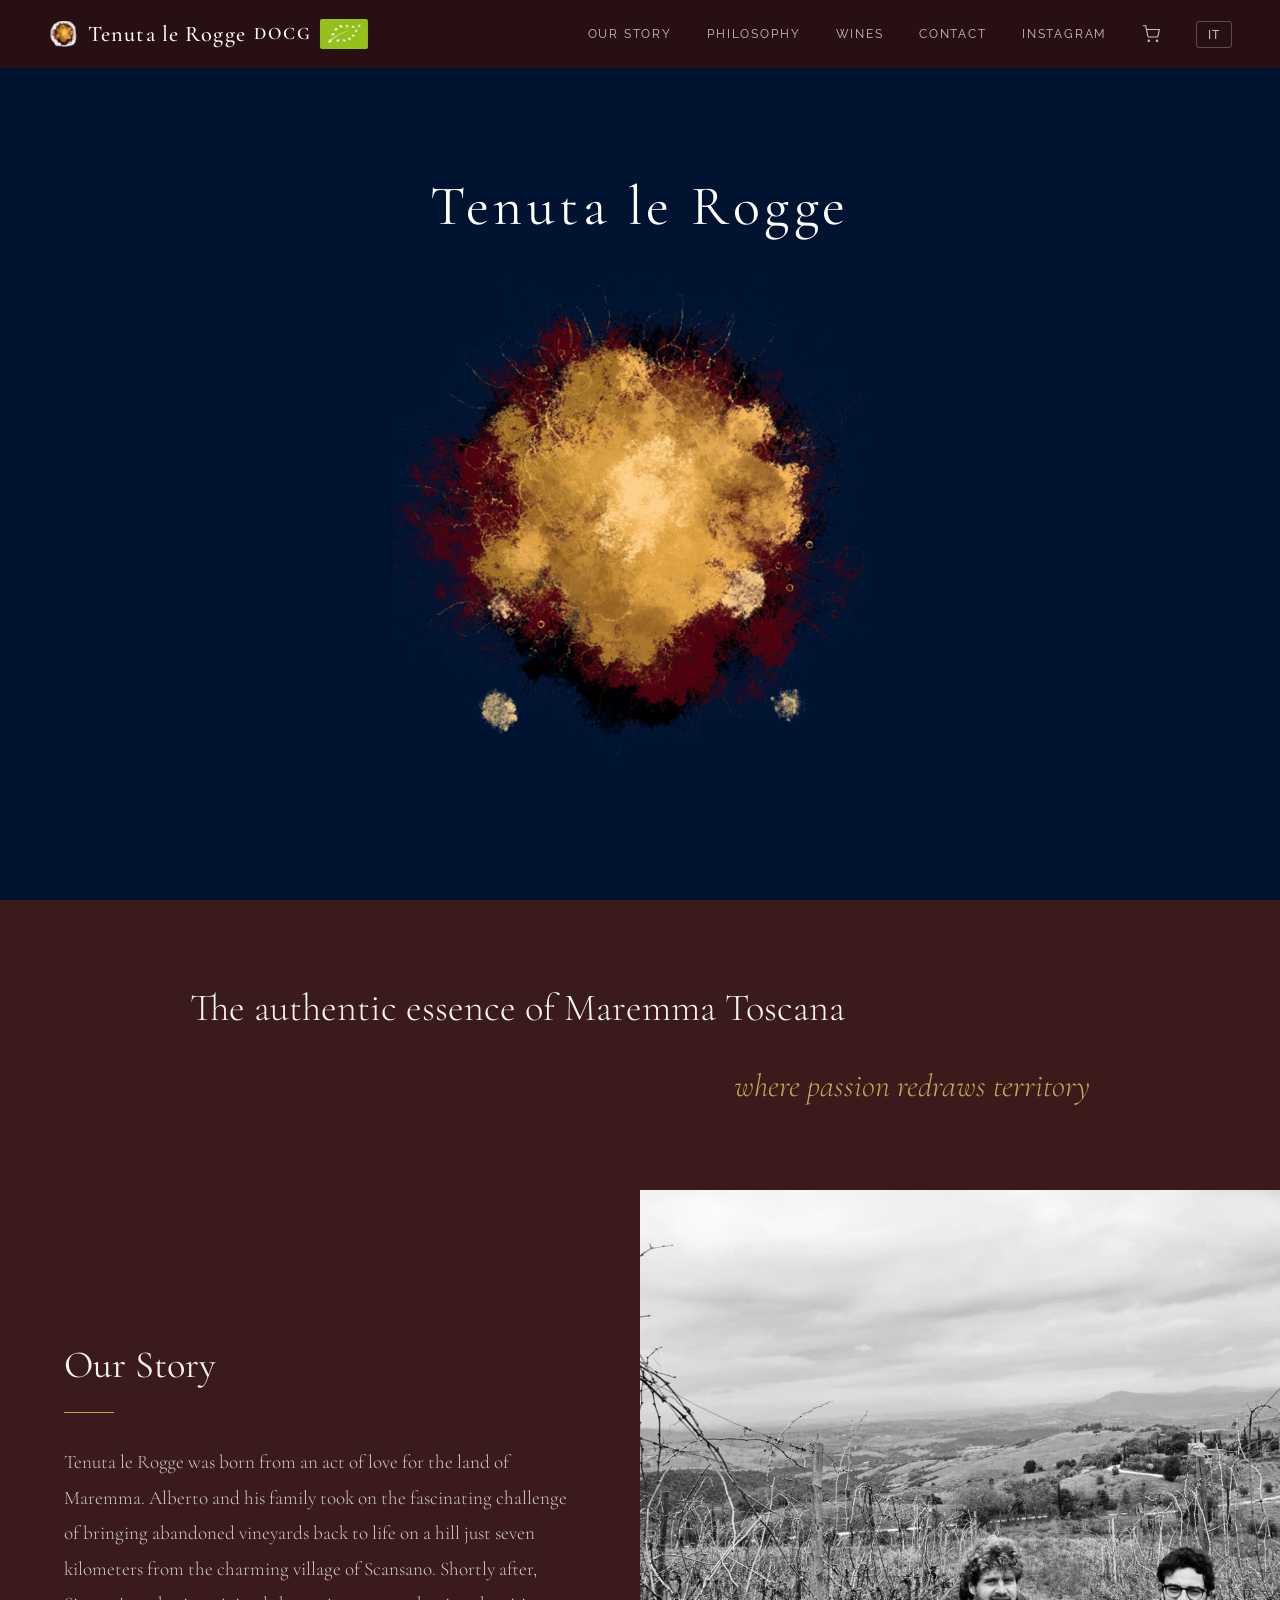
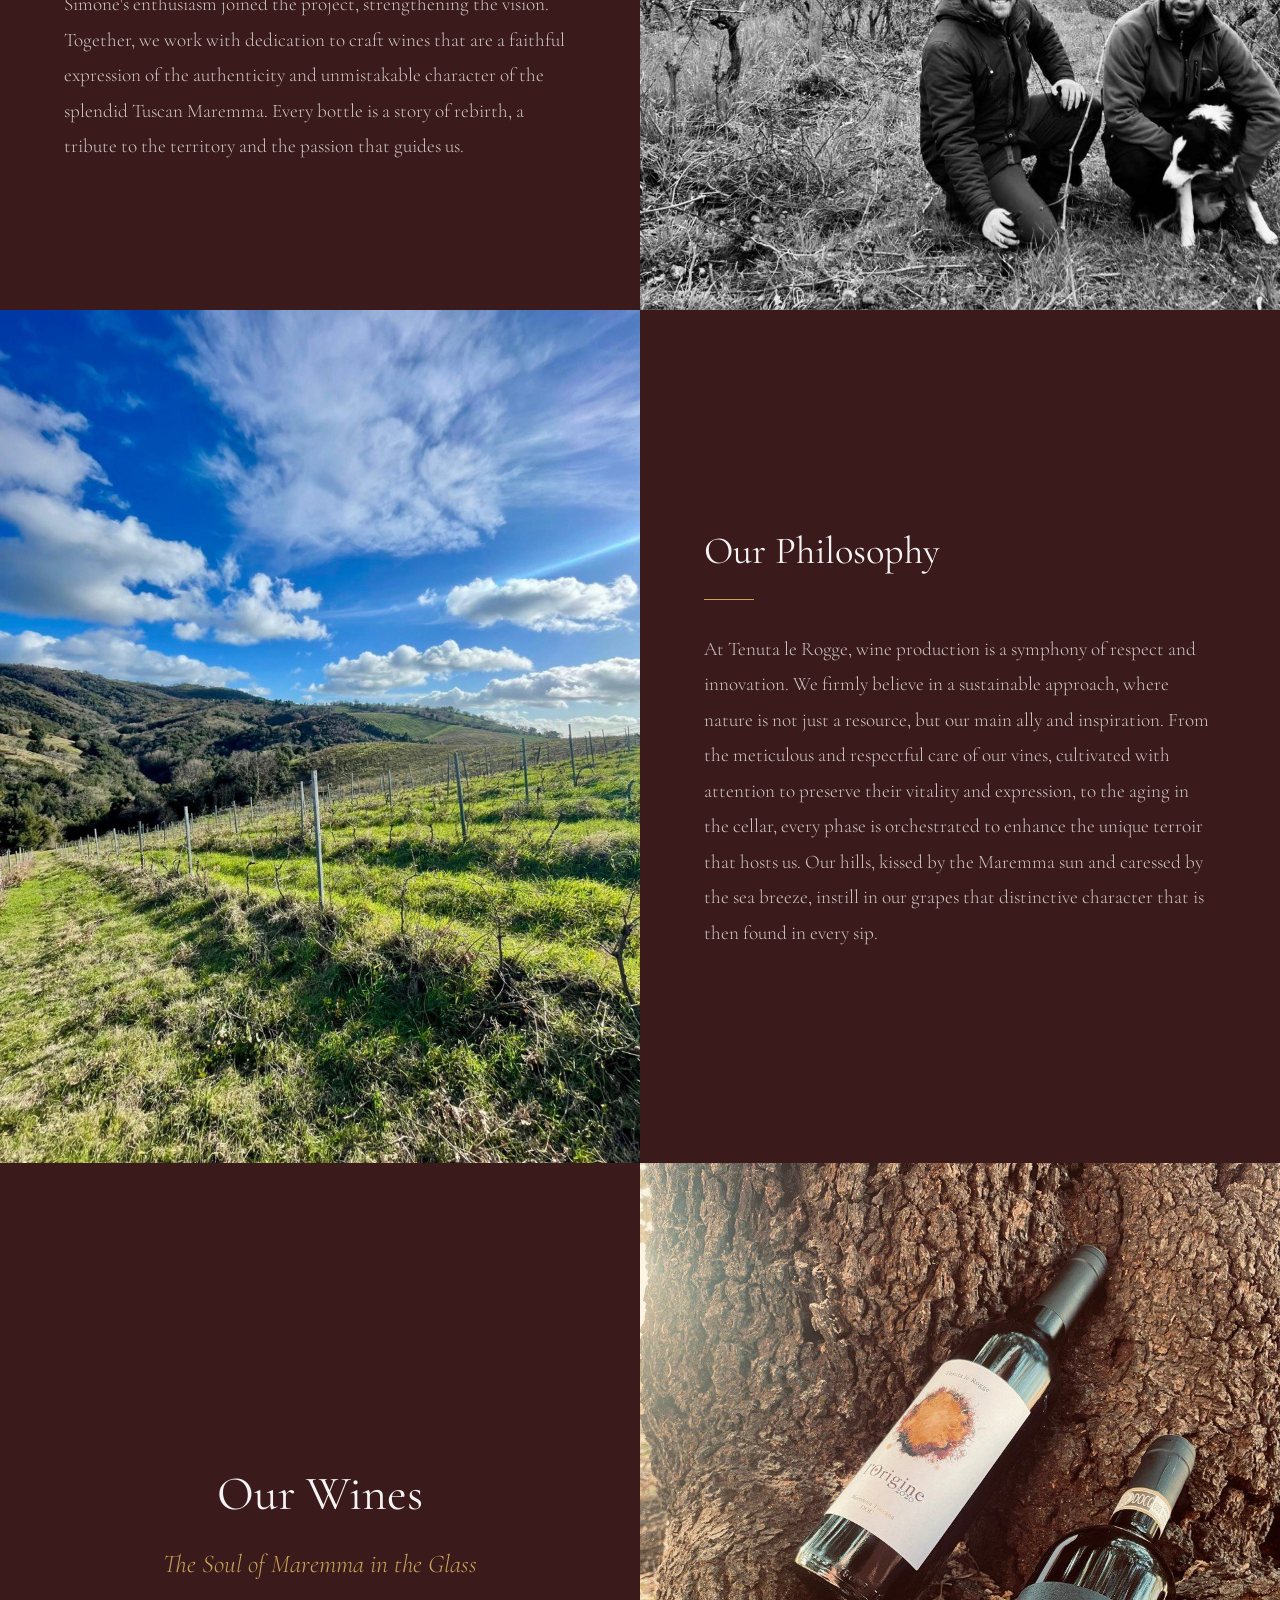
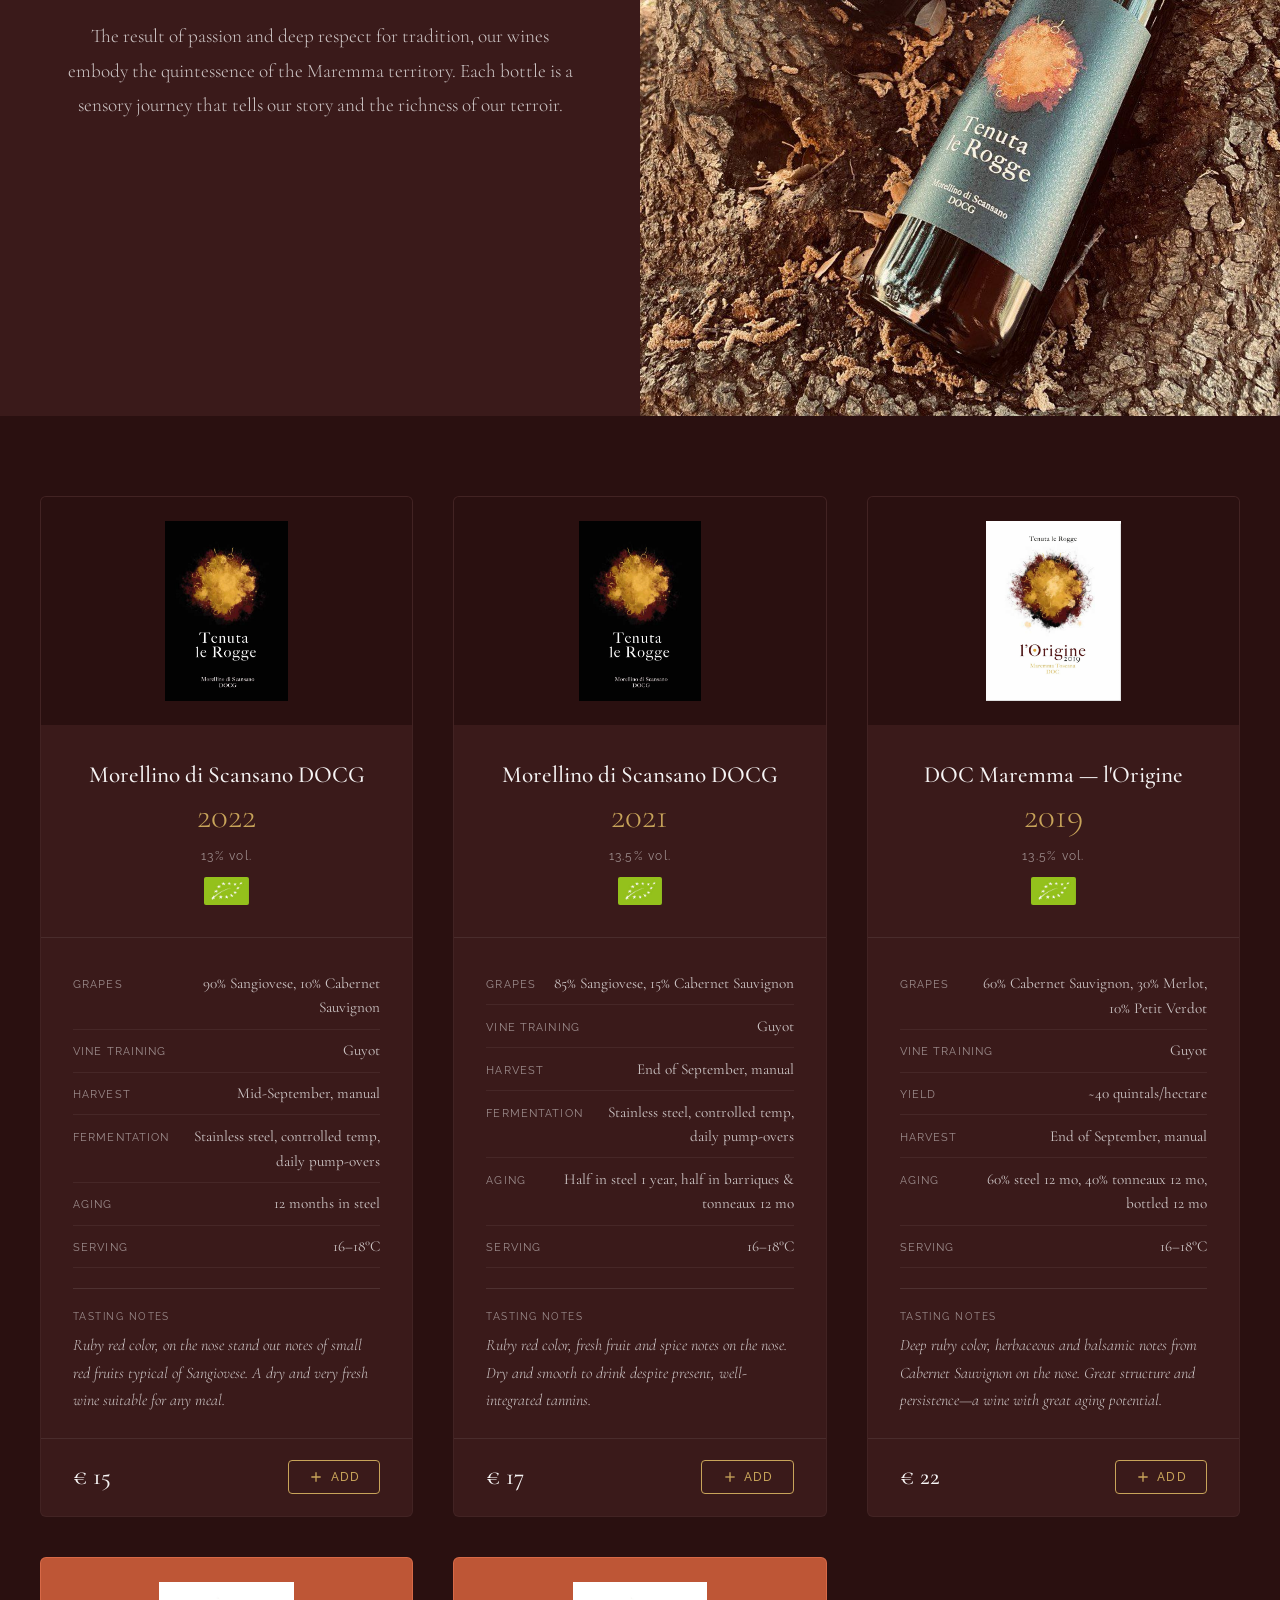
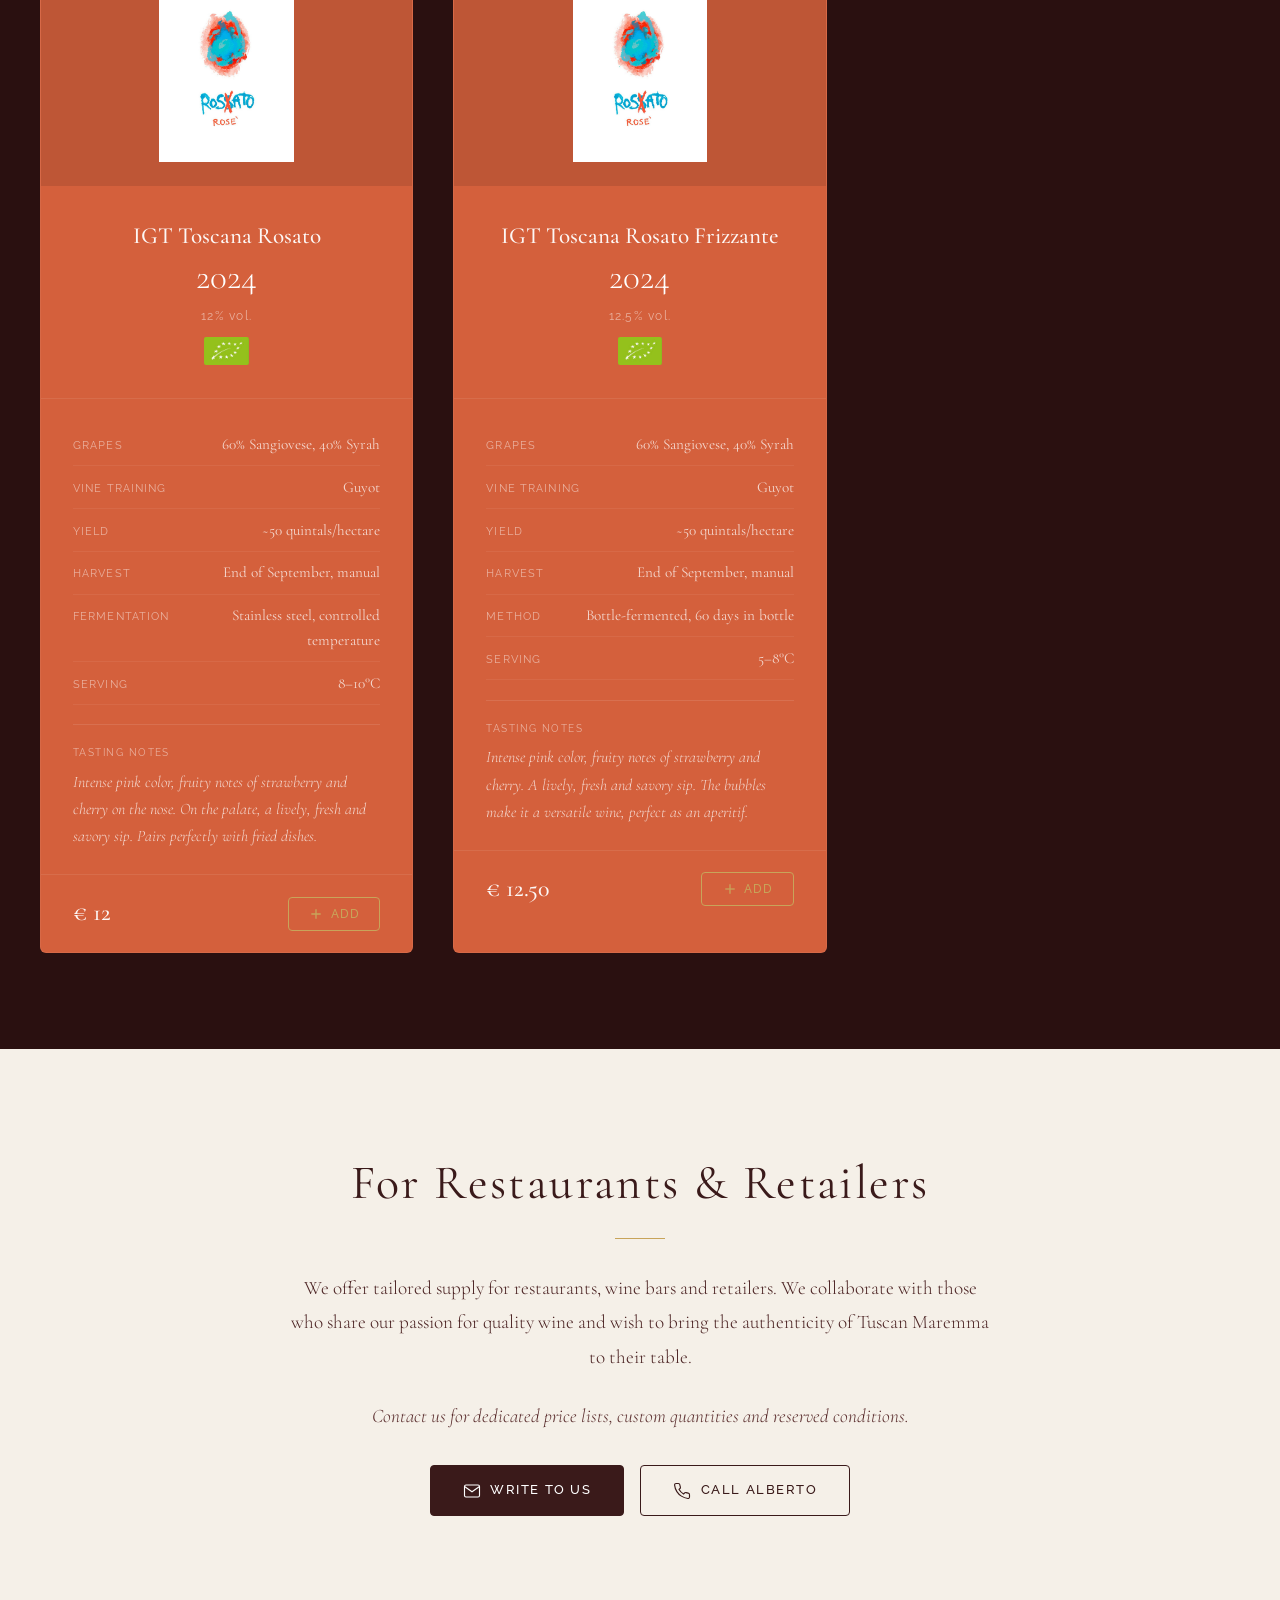
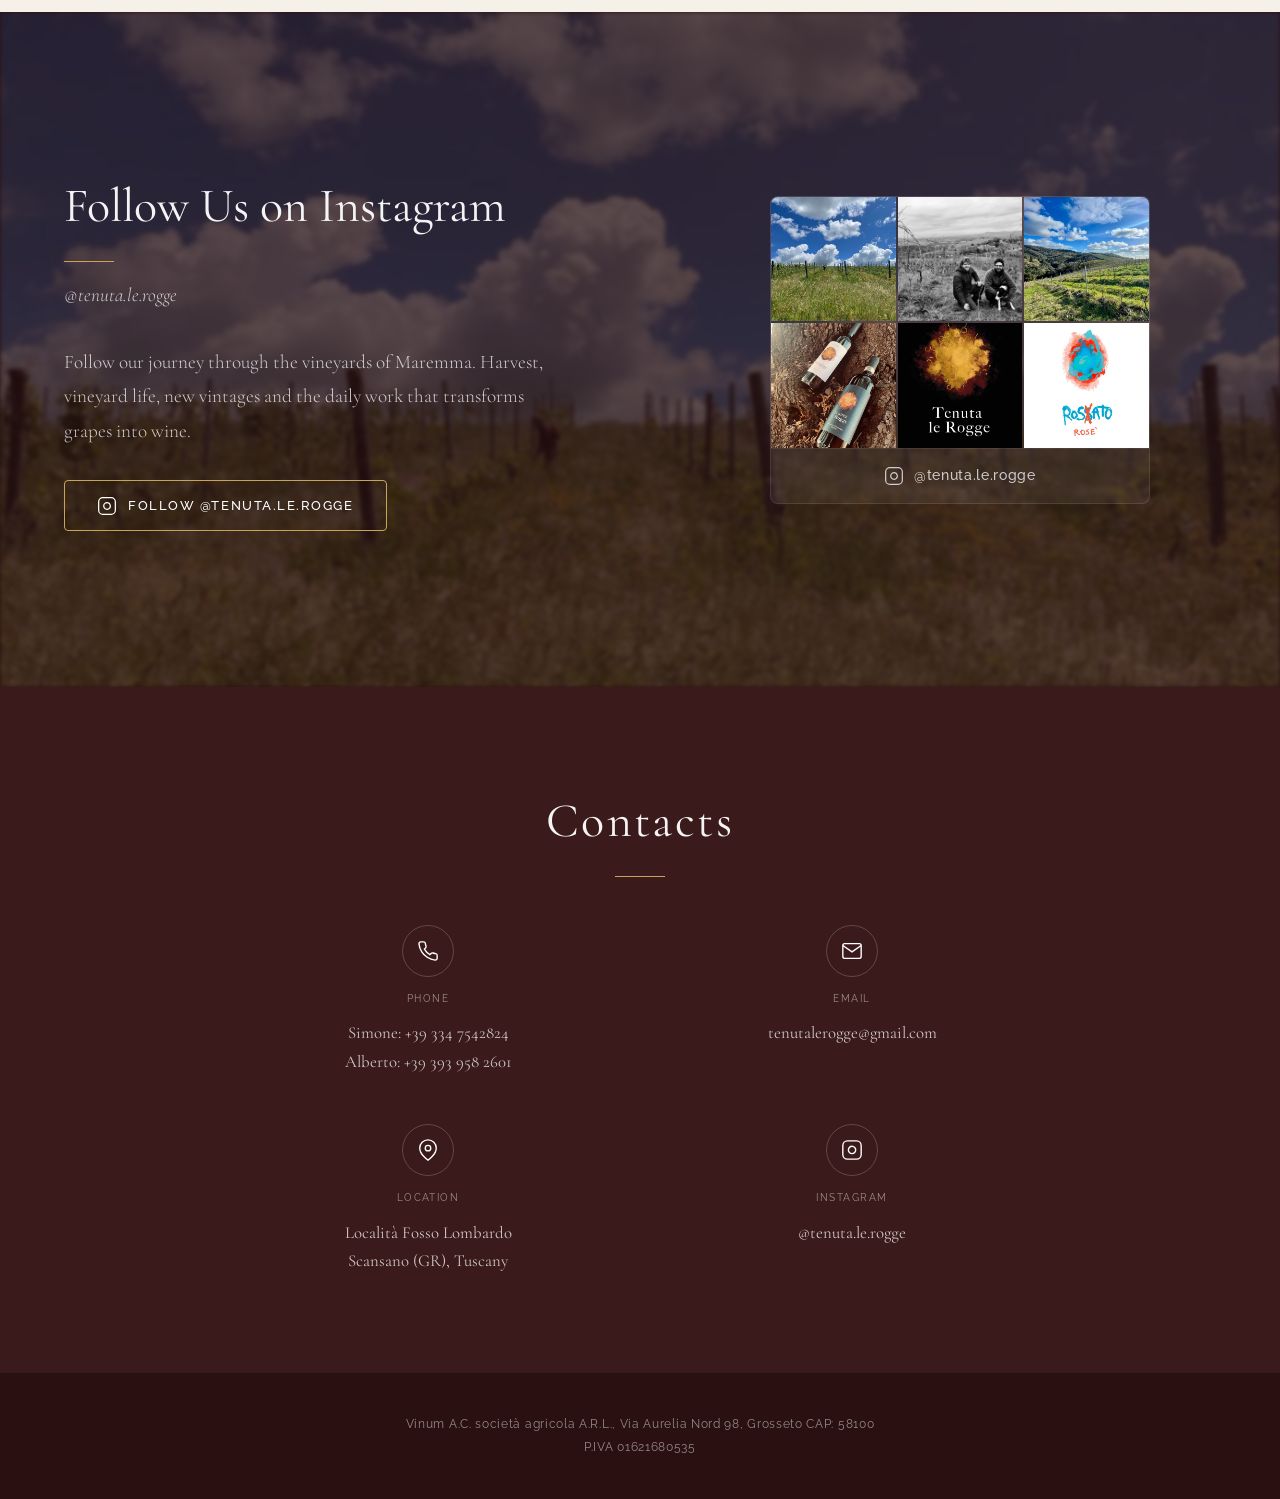
==== commit cb4bb285: "Add EU organic bio logo to all wine cards Co-Authored-By: Claude Opus 4.6 <noreply@anthropic.com>" ====
--- a/en/index.html
+++ b/en/index.html
@@ -103,6 +103,7 @@
           <h3>Morellino di Scansano DOCG</h3>
           <div class="wine-year">2022</div>
           <div class="wine-abv">13% vol.</div>
+          <img src="../images/origine-2.jpeg" alt="EU Organic" class="wine-bio-img">
         </div>
         <div class="wine-card-body">
           <div class="wine-detail">
@@ -152,6 +153,7 @@
           <h3>Morellino di Scansano DOCG</h3>
           <div class="wine-year">2021</div>
           <div class="wine-abv">13.5% vol.</div>
+          <img src="../images/origine-2.jpeg" alt="EU Organic" class="wine-bio-img">
         </div>
         <div class="wine-card-body">
           <div class="wine-detail">
@@ -201,6 +203,7 @@
           <h3>DOC Maremma &mdash; l'Origine</h3>
           <div class="wine-year">2019</div>
           <div class="wine-abv">13.5% vol.</div>
+          <img src="../images/origine-2.jpeg" alt="EU Organic" class="wine-bio-img">
         </div>
         <div class="wine-card-body">
           <div class="wine-detail">
@@ -250,6 +253,7 @@
           <h3>IGT Toscana Rosato</h3>
           <div class="wine-year">2024</div>
           <div class="wine-abv">12% vol.</div>
+          <img src="../images/origine-2.jpeg" alt="EU Organic" class="wine-bio-img">
         </div>
         <div class="wine-card-body">
           <div class="wine-detail">
@@ -299,6 +303,7 @@
           <h3>IGT Toscana Rosato Frizzante</h3>
           <div class="wine-year">2024</div>
           <div class="wine-abv">12.5% vol.</div>
+          <img src="../images/origine-2.jpeg" alt="EU Organic" class="wine-bio-img">
         </div>
         <div class="wine-card-body">
           <div class="wine-detail">
--- a/style.css
+++ b/style.css
@@ -119,10 +119,10 @@
 
 .nav-docg {
   font-family: 'Cormorant Garamond', serif;
-  font-size: 0.75rem;
+  font-size: 1.1rem;
   font-weight: 600;
   letter-spacing: 0.12em;
-  color: var(--gold);
+  color: var(--white);
   opacity: 0;
   transition: opacity 0.4s ease;
 }
@@ -132,7 +132,7 @@
 }
 
 .nav-bio-img {
-  height: 22px;
+  height: 30px;
   width: auto;
   object-fit: contain;
   border-radius: 2px;
@@ -536,6 +536,14 @@
   letter-spacing: 0.1em;
   margin-top: 0.5rem;
   color: var(--text-muted);
+}
+
+.wine-bio-img {
+  height: 28px;
+  width: auto;
+  object-fit: contain;
+  border-radius: 2px;
+  margin-top: 0.7rem;
 }
 
 .wine-card-body {
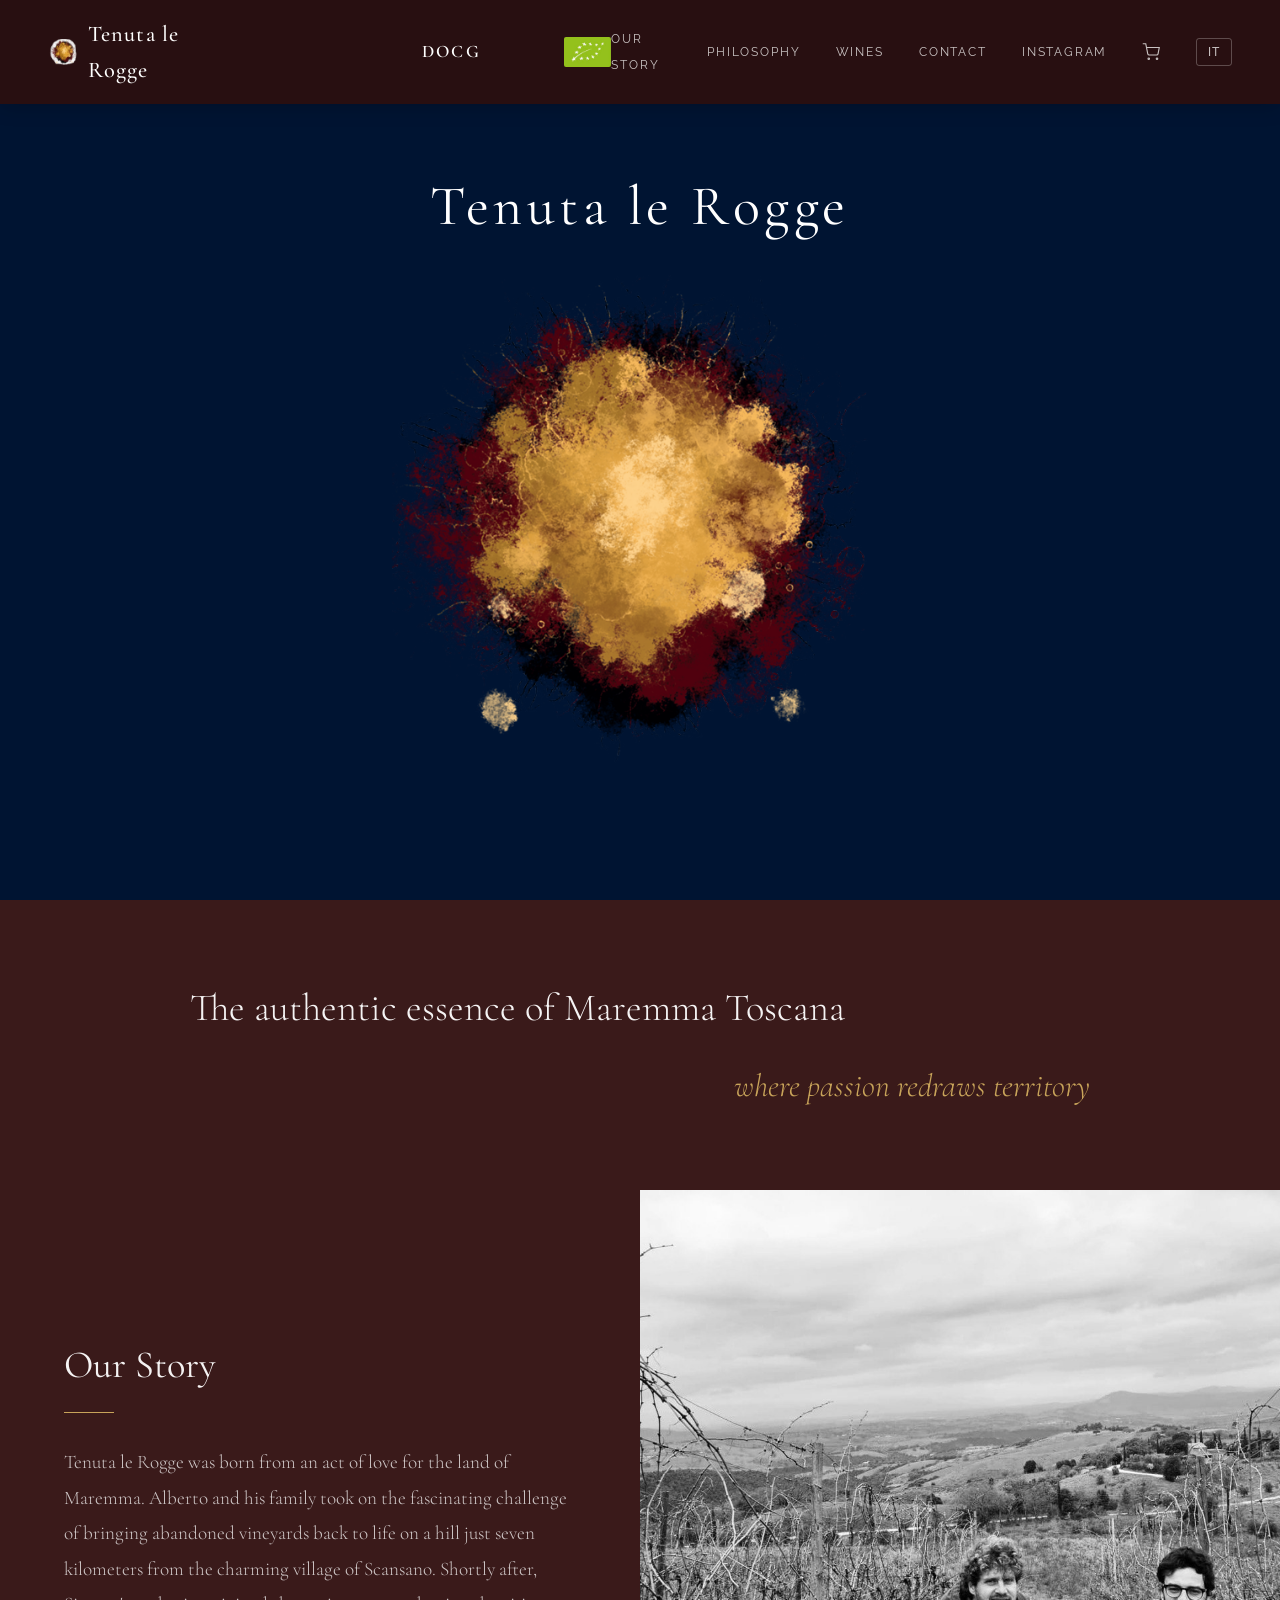
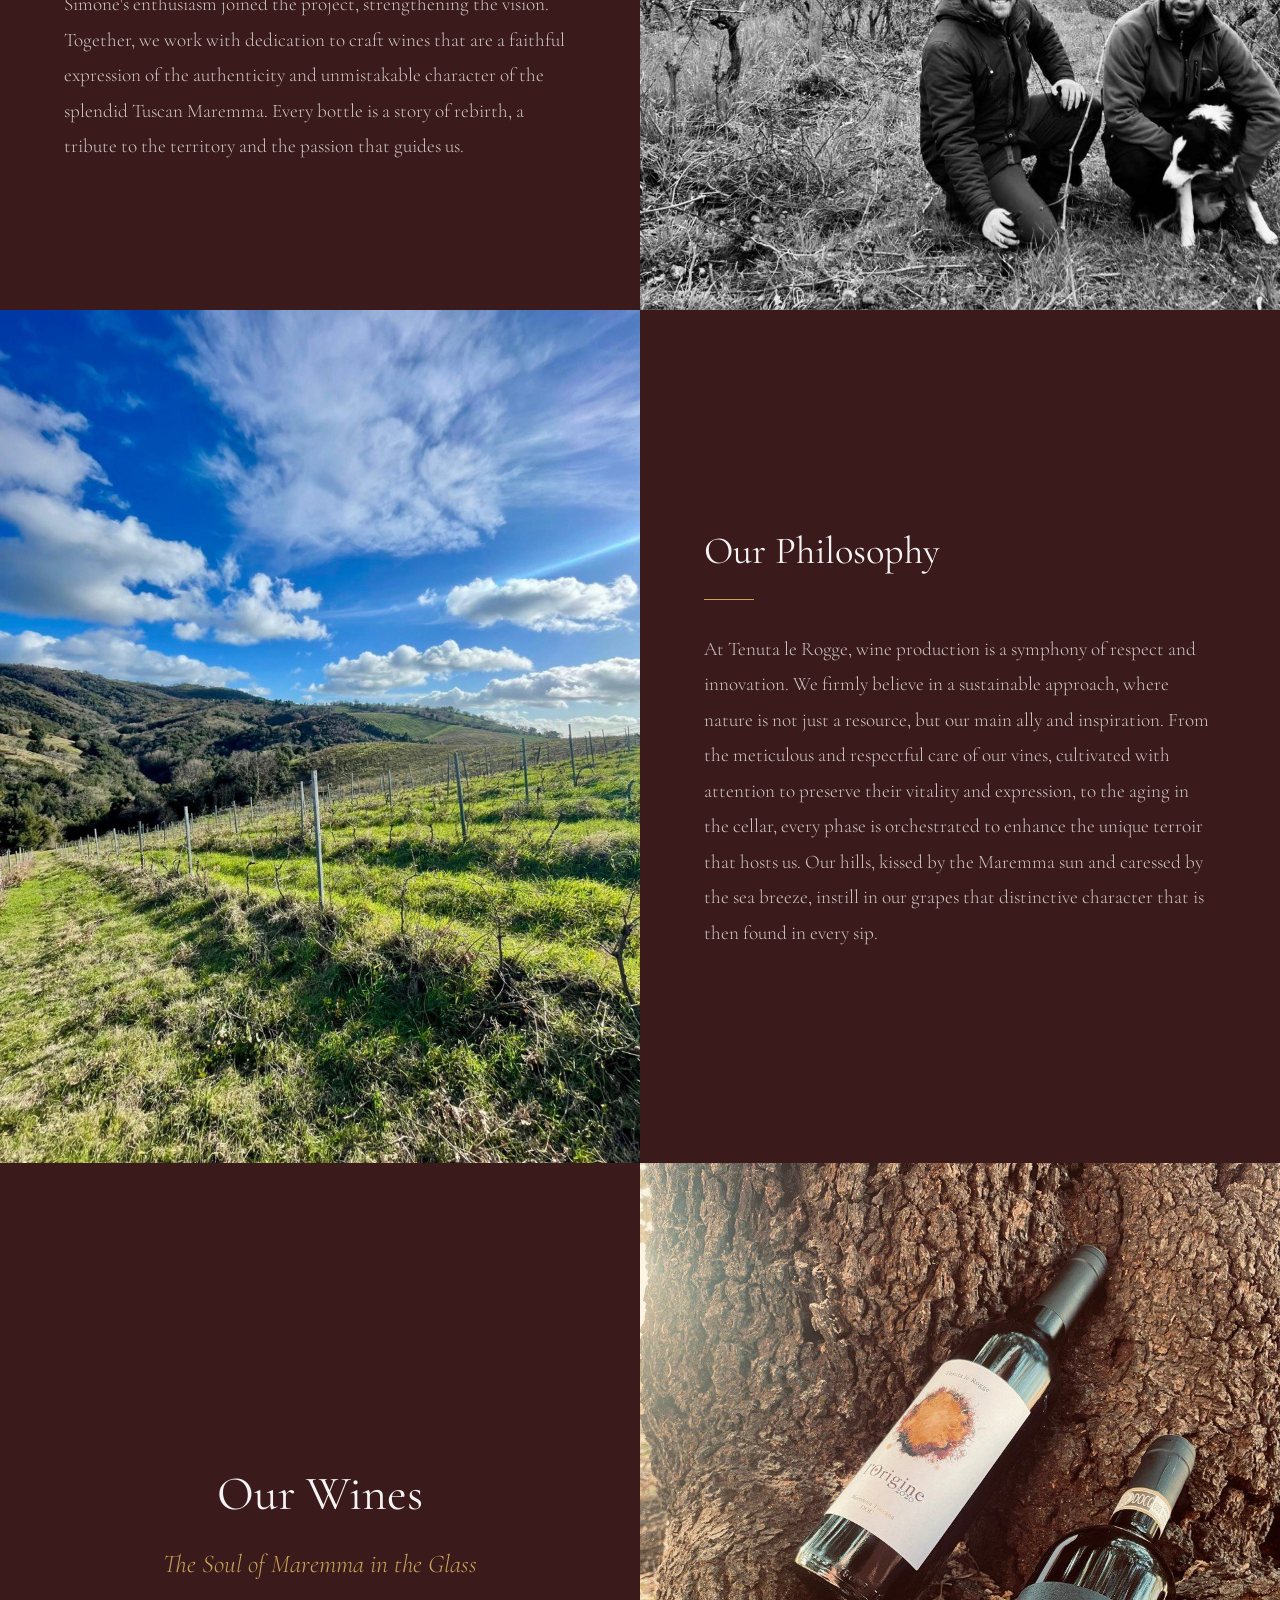
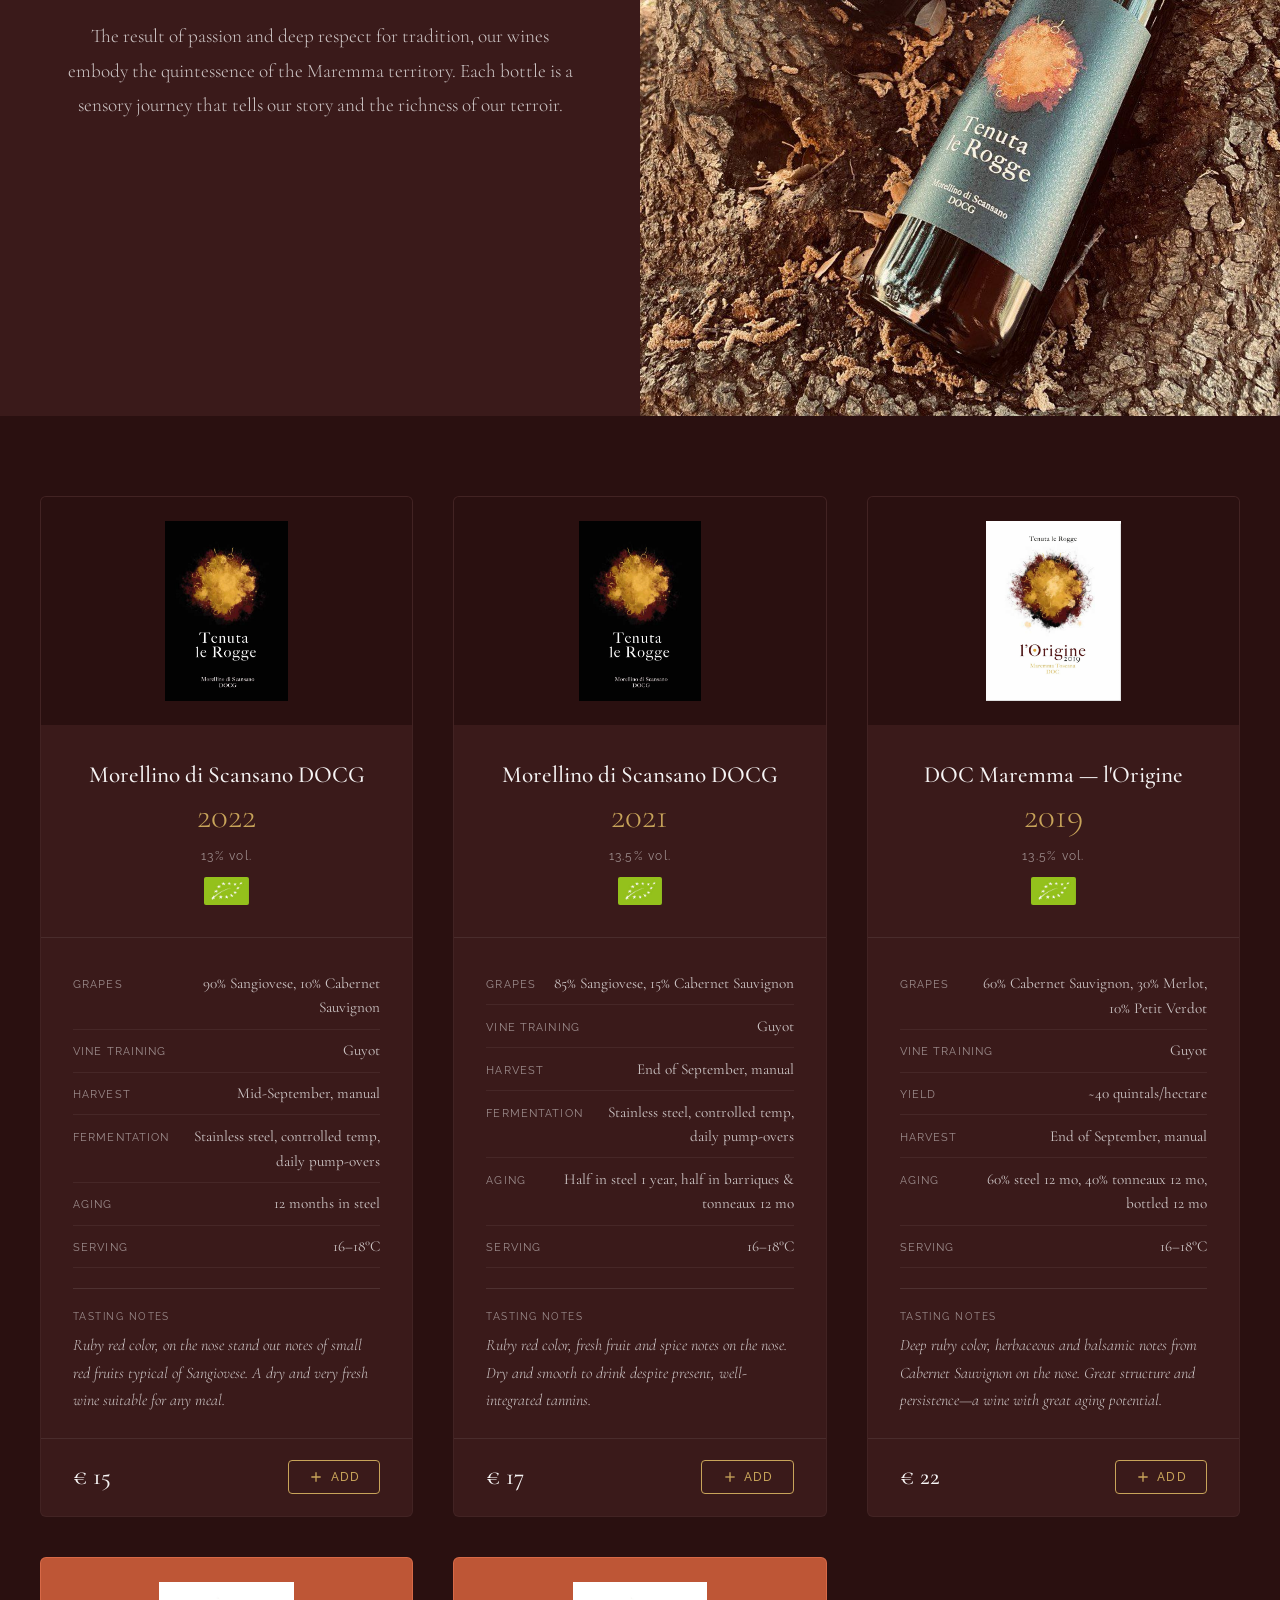
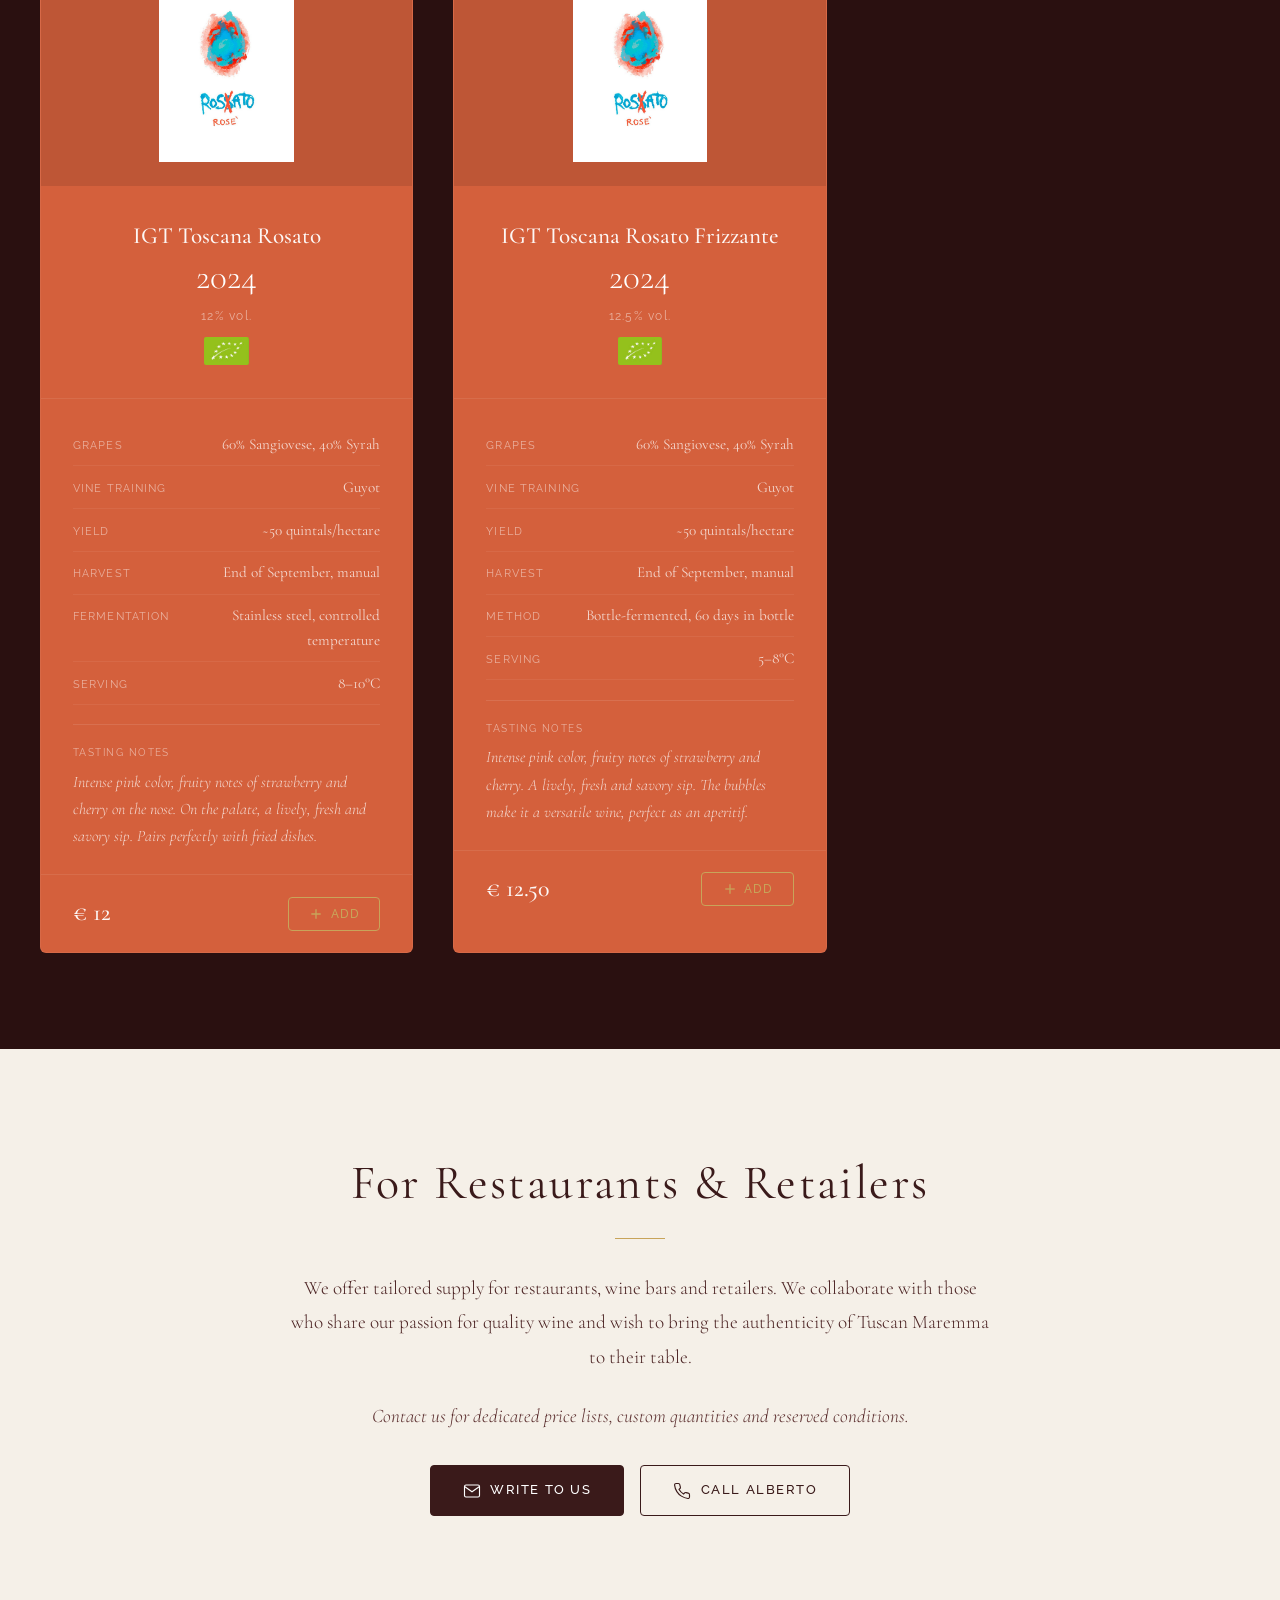
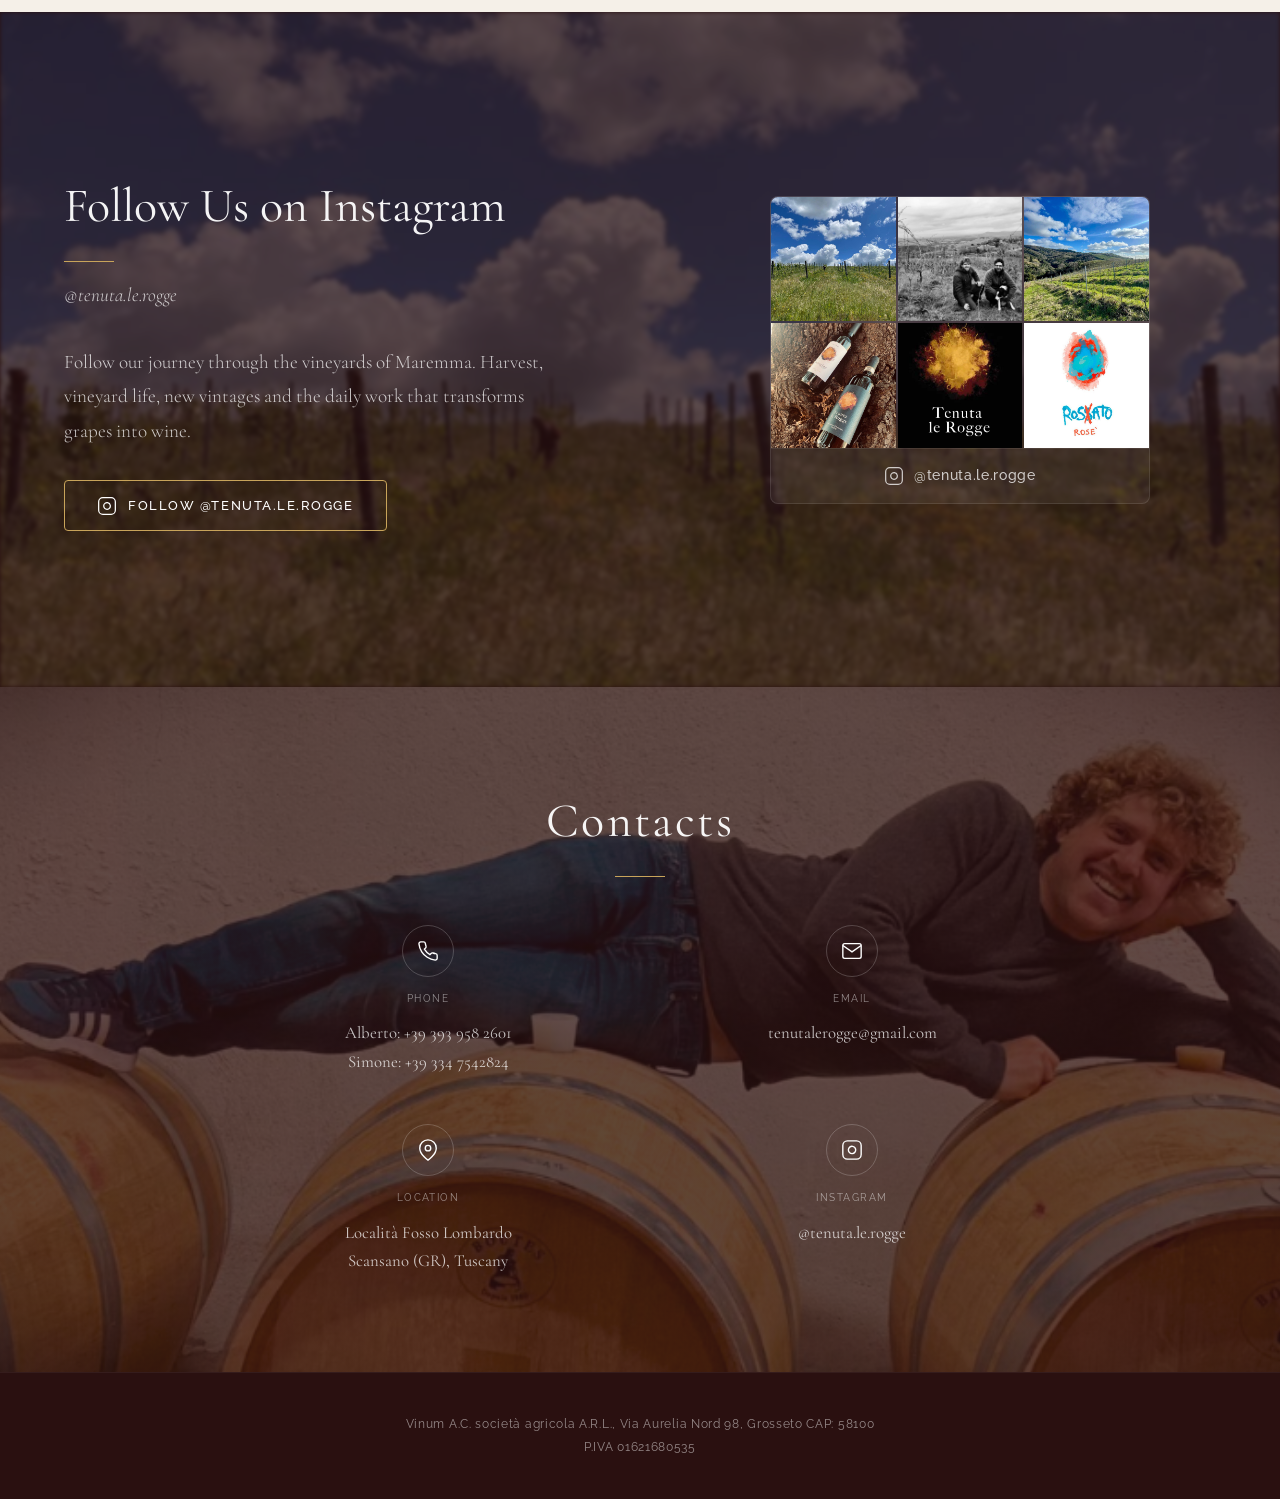
==== commit d17bdbe9: "Put Alberto's phone number above Simone's in contacts Co-Authored-By: Claude Opus 4.6 <noreply@anthr" ====
--- a/en/index.html
+++ b/en/index.html
@@ -6,13 +6,50 @@
   <title>Tenuta le Rogge — The Authentic Essence of Maremma Toscana</title>
   <meta name="description" content="Tenuta le Rogge — organic wines from the heart of Maremma Toscana, near Scansano. Morellino di Scansano DOCG, DOC Maremma, Rosato IGT.">
   <meta name="theme-color" content="#2a1010">
+  <link rel="icon" href="/favicon.ico" sizes="48x48">
+  <link rel="icon" href="/icon-192.png" sizes="192x192" type="image/png">
+  <link rel="apple-touch-icon" href="/apple-touch-icon.png">
   <meta property="og:title" content="Tenuta le Rogge — Organic Wines from Maremma Toscana">
   <meta property="og:description" content="The authentic essence of Maremma Toscana. Morellino di Scansano DOCG, DOC Maremma, Rosato IGT — organic wines near Scansano.">
   <meta property="og:image" content="https://tenutalerogge.it/images/Logo.png">
   <meta property="og:url" content="https://tenutalerogge.it/en/">
   <meta property="og:type" content="website">
-  <link rel="alternate" hreflang="it" href="../">
-  <link rel="alternate" hreflang="en" href="./">
+  <link rel="canonical" href="https://tenutalerogge.it/en/">
+  <link rel="alternate" hreflang="it" href="https://tenutalerogge.it/">
+  <link rel="alternate" hreflang="en" href="https://tenutalerogge.it/en/">
+  <link rel="alternate" hreflang="x-default" href="https://tenutalerogge.it/">
+  <meta name="keywords" content="Tenuta le Rogge, Morellino di Scansano, DOCG, organic wine, Maremma Toscana, Scansano, red wine, organic Italian wine, DOC Maremma, Rosato IGT, Tuscan winery">
+  <meta name="author" content="Tenuta le Rogge">
+  <meta property="og:locale" content="en_GB">
+  <meta property="og:site_name" content="Tenuta le Rogge">
+  <script type="application/ld+json">
+  {
+    "@context": "https://schema.org",
+    "@type": "Winery",
+    "name": "Tenuta le Rogge",
+    "url": "https://tenutalerogge.it",
+    "logo": "https://tenutalerogge.it/images/Logo.png",
+    "image": "https://tenutalerogge.it/images/LogoHeroBlue.png",
+    "description": "Tenuta le Rogge — organic wines from the heart of Maremma Toscana, near Scansano. Morellino di Scansano DOCG, DOC Maremma, Rosato IGT.",
+    "telephone": ["+393347542824", "+393939582601"],
+    "email": "tenutalerogge@gmail.com",
+    "address": {
+      "@type": "PostalAddress",
+      "streetAddress": "Località Fosso Lombardo",
+      "addressLocality": "Scansano",
+      "addressRegion": "GR",
+      "addressCountry": "IT"
+    },
+    "geo": {
+      "@type": "GeoCoordinates",
+      "latitude": 42.707250,
+      "longitude": 11.285083
+    },
+    "sameAs": [
+      "https://www.instagram.com/tenuta.le.rogge"
+    ]
+  }
+  </script>
   <link rel="preconnect" href="https://fonts.googleapis.com">
   <link rel="preconnect" href="https://fonts.gstatic.com" crossorigin>
   <link href="https://fonts.googleapis.com/css2?family=Cormorant+Garamond:ital,wght@0,300;0,400;0,500;0,600;0,700;1,300;1,400;1,500&family=Raleway:wght@300;400;500;600&display=swap" rel="stylesheet">
@@ -467,8 +504,8 @@
         </a>
         <div class="contact-label">Phone</div>
         <div class="contact-value">
-          Simone: <a href="tel:+393347542824">+39 334 7542824</a><br>
-          Alberto: <a href="tel:+393939582601">+39 393 958 2601</a>
+          Alberto: <a href="tel:+393939582601">+39 393 958 2601</a><br>
+          Simone: <a href="tel:+393347542824">+39 334 7542824</a>
         </div>
       </div>
       <div class="contact-item fade-up delay-1">
--- a/style.css
+++ b/style.css
@@ -123,6 +123,7 @@
   font-weight: 600;
   letter-spacing: 0.12em;
   color: var(--white);
+  margin-left: 190px;
   opacity: 0;
   transition: opacity 0.4s ease;
 }
@@ -132,6 +133,7 @@
 }
 
 .nav-bio-img {
+  margin-left: 75px;
   height: 30px;
   width: auto;
   object-fit: contain;
@@ -1239,7 +1241,7 @@
    CONTACT
    ======================================== */
 .contact {
-  background: var(--maroon);
+  background: linear-gradient(rgba(42, 16, 16, 0.75), rgba(42, 16, 16, 0.75)), url('images/AlbiFilosofiaCropped.png') center / cover no-repeat;
   padding: 6rem 2rem;
   text-align: center;
 }
@@ -1405,6 +1407,20 @@
     display: flex;
   }
 
+  .nav-logo-text {
+    text-align: center;
+    line-height: 1;
+    display: inline-block;
+  }
+
+  .nav-docg {
+    margin-left: 0;
+  }
+
+  .nav-bio-img {
+    margin-left: 0;
+  }
+
   .hero-logo-img {
     height: min(55vh, 400px);
   }
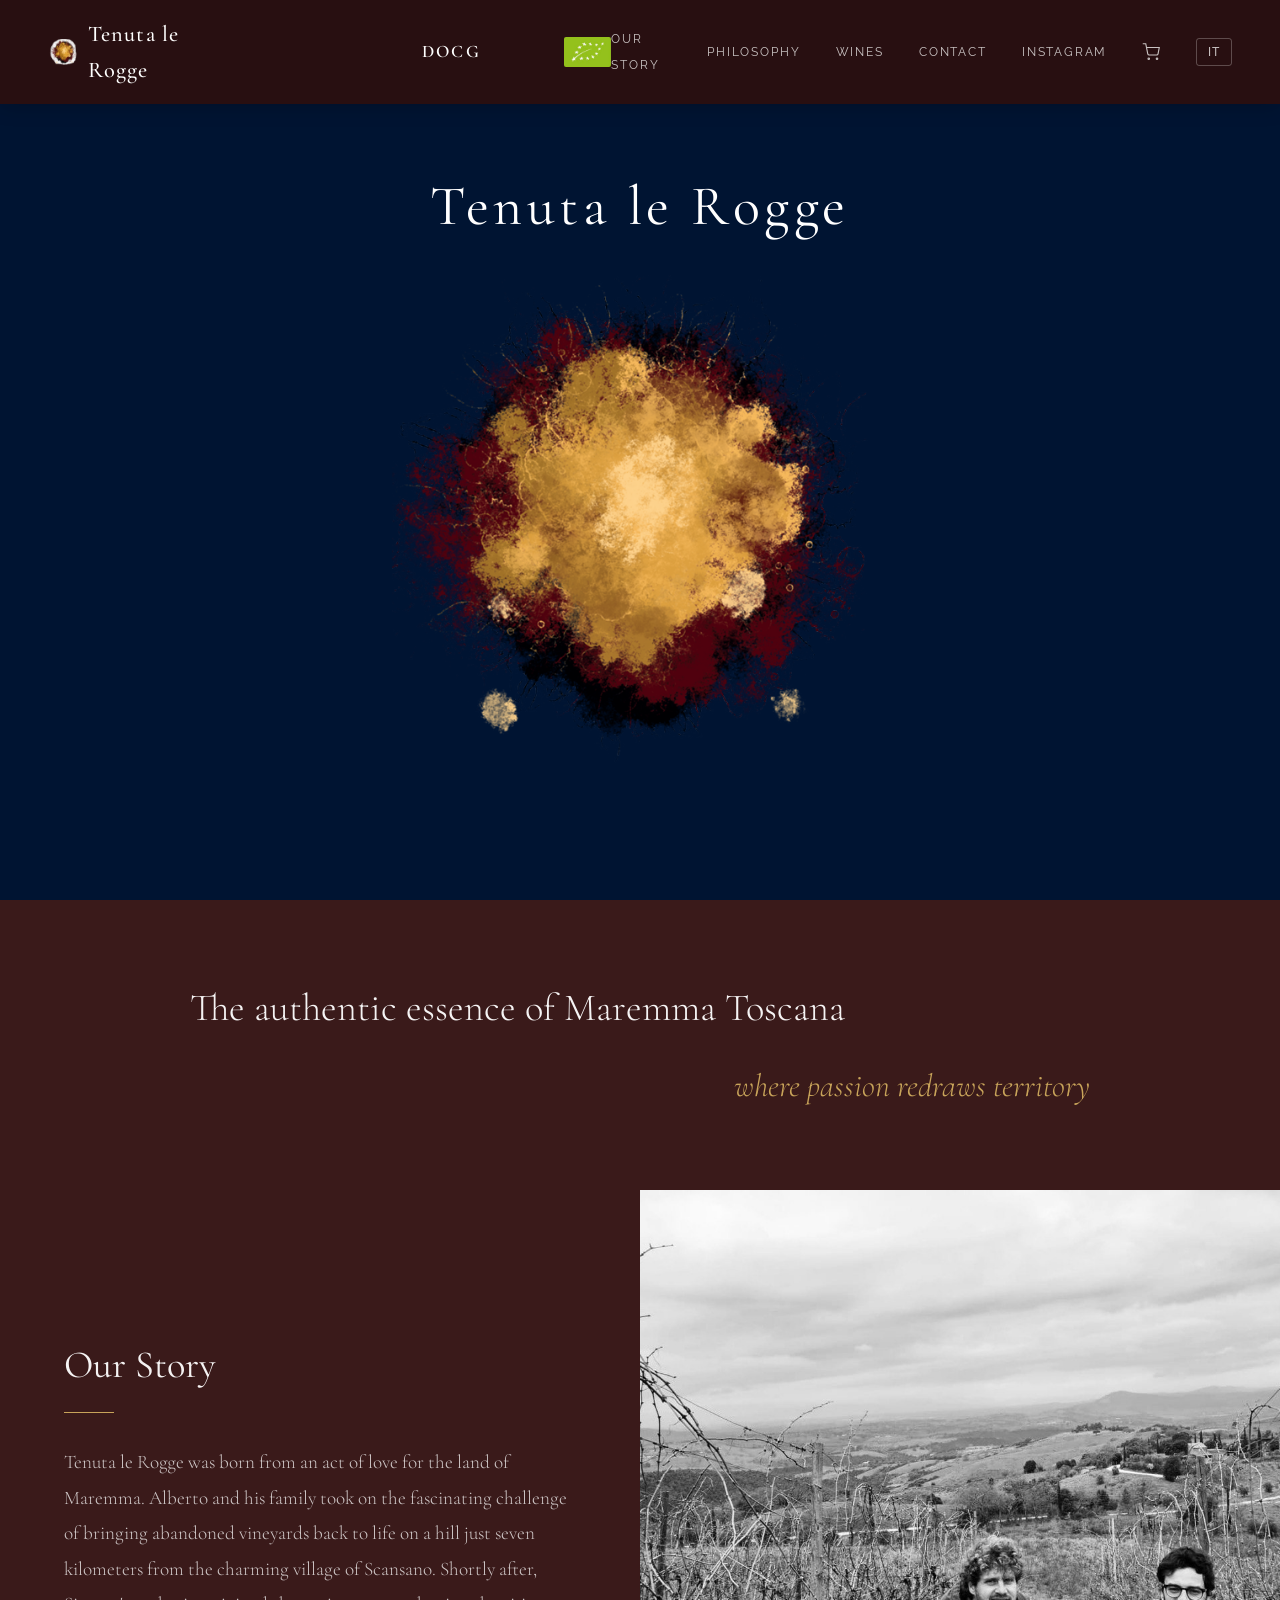
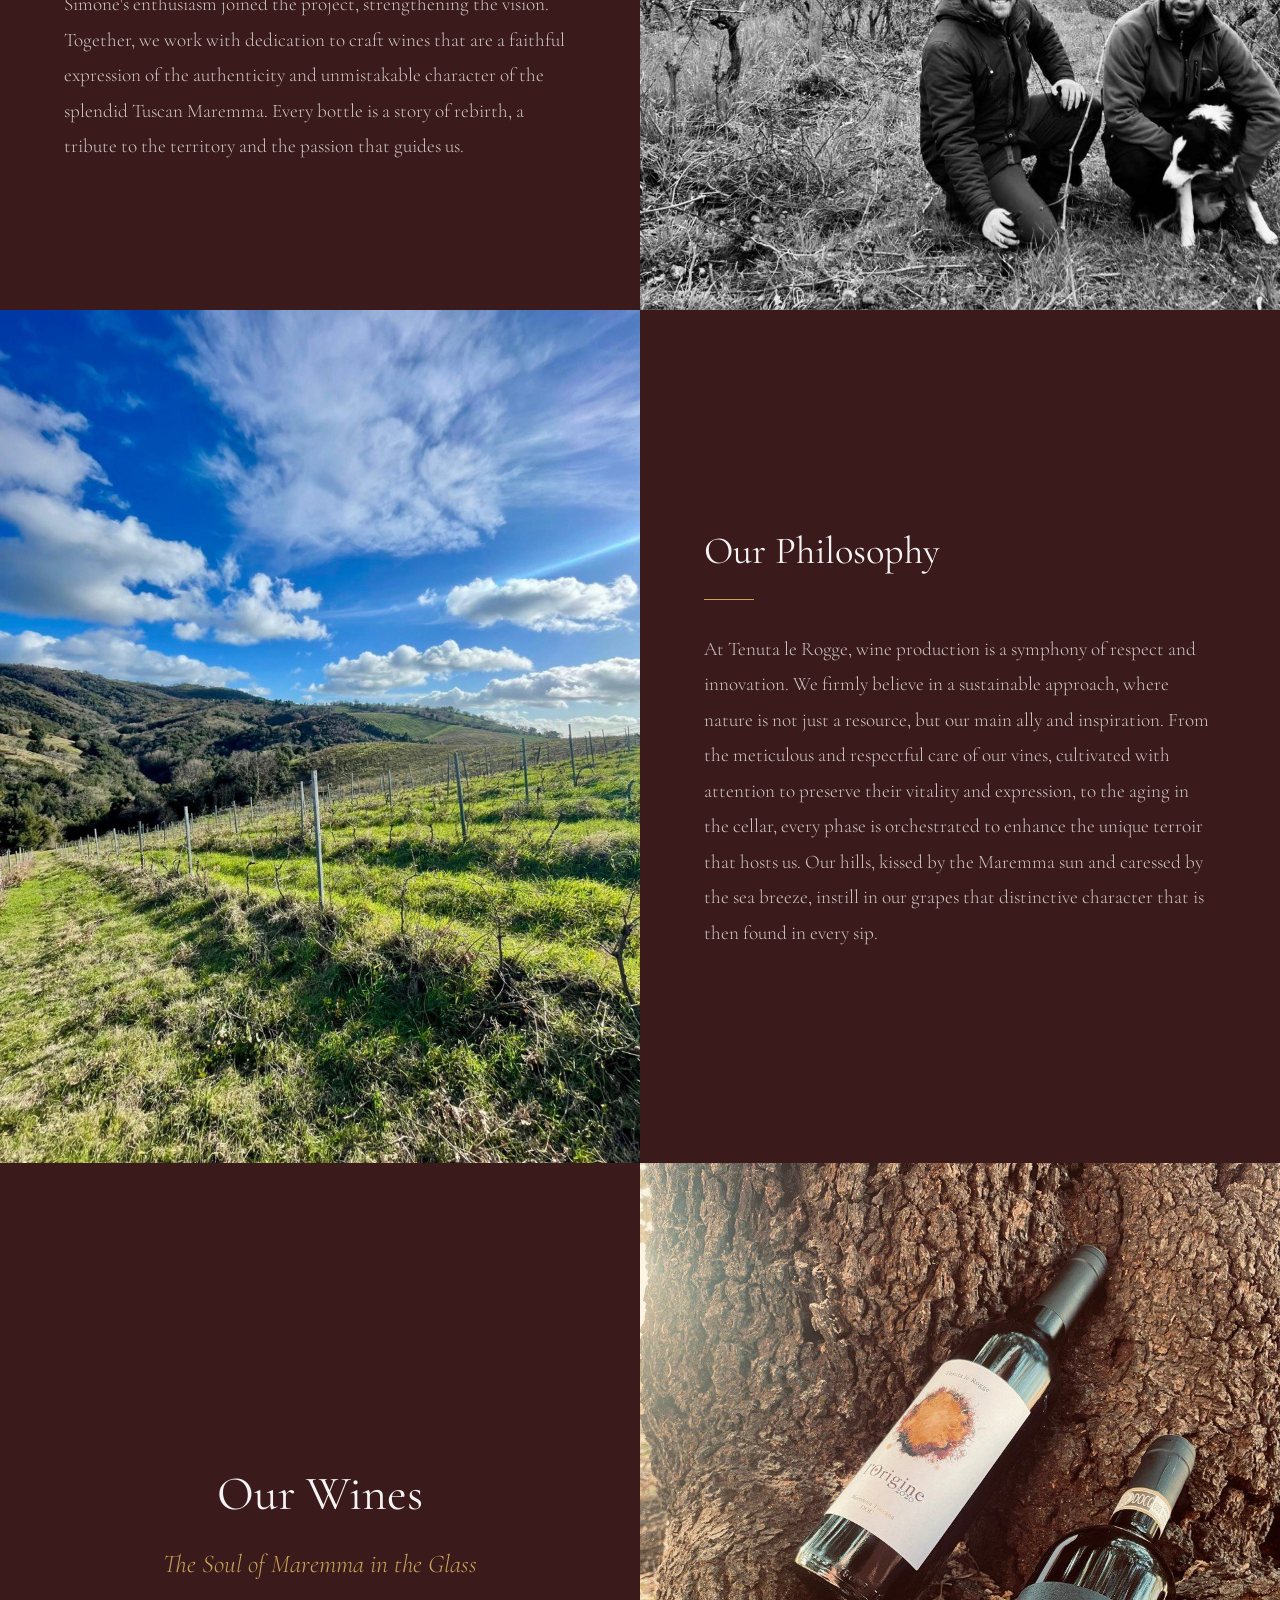
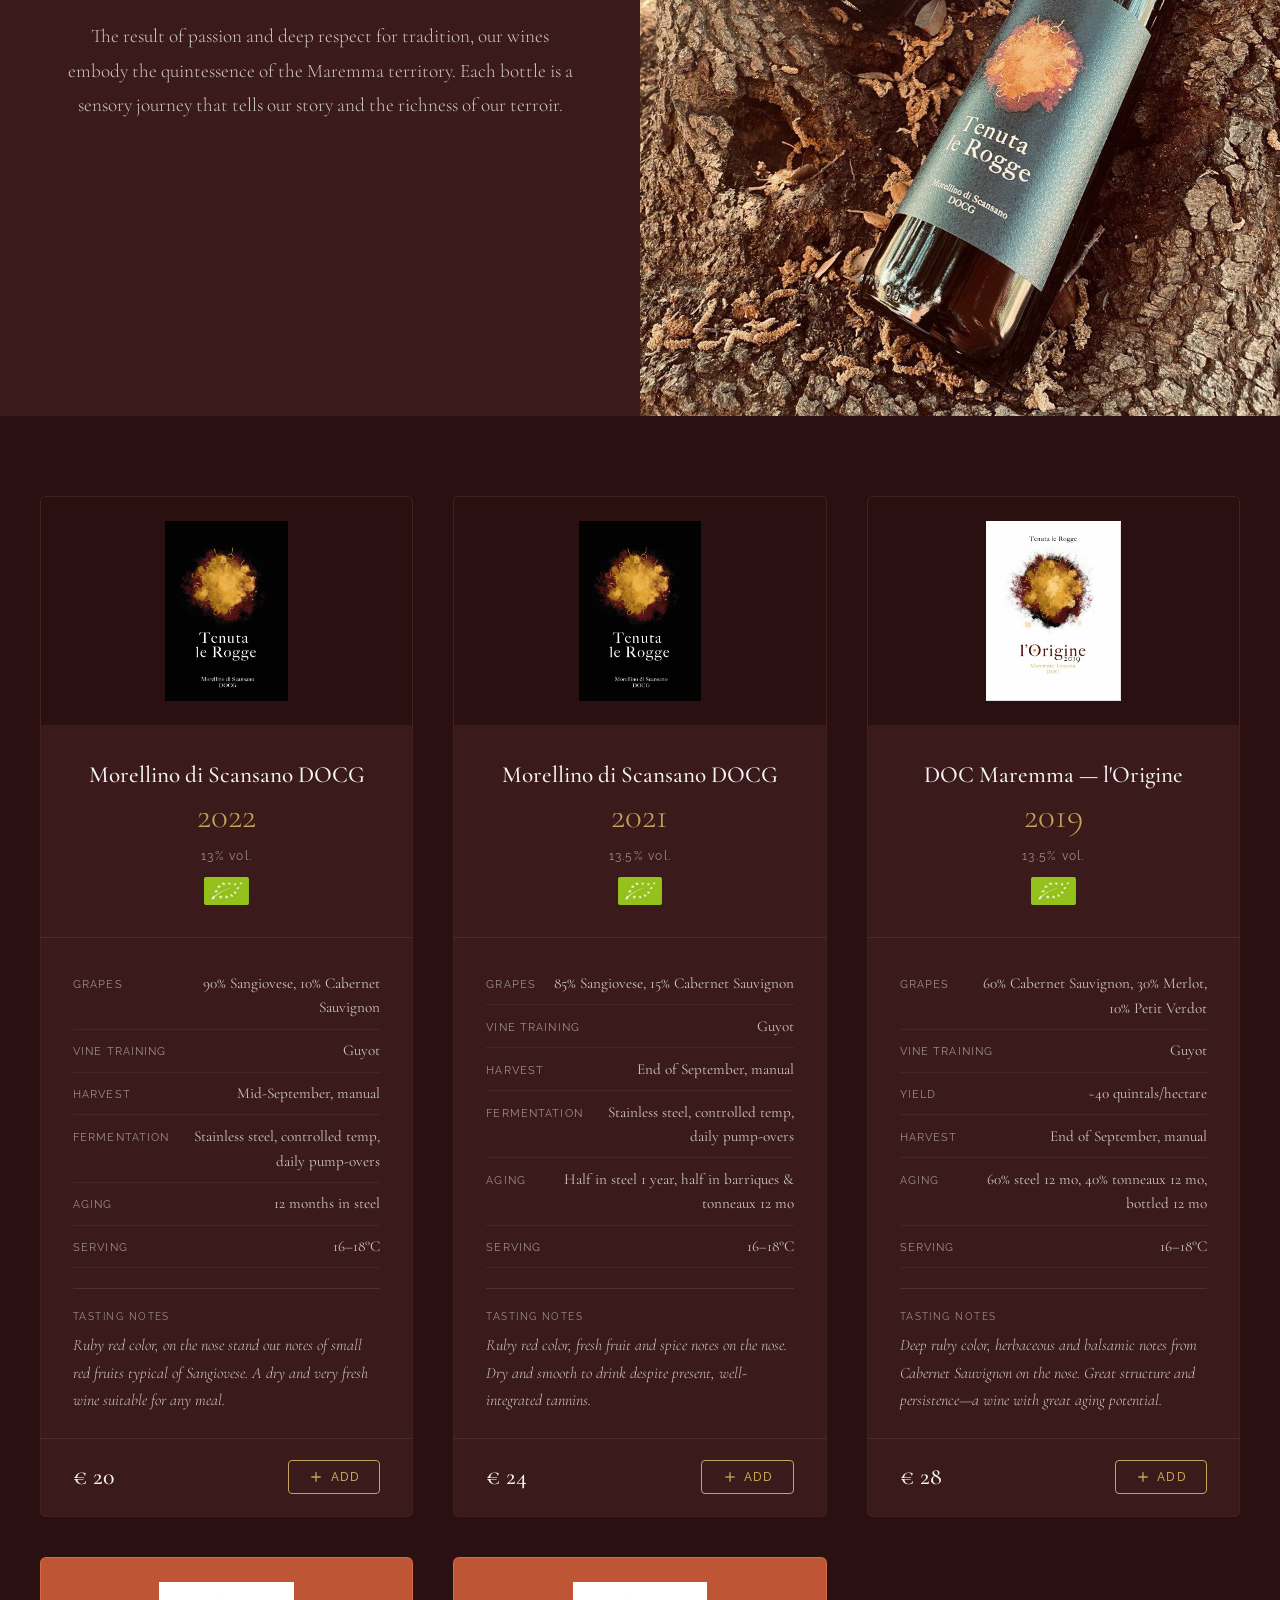
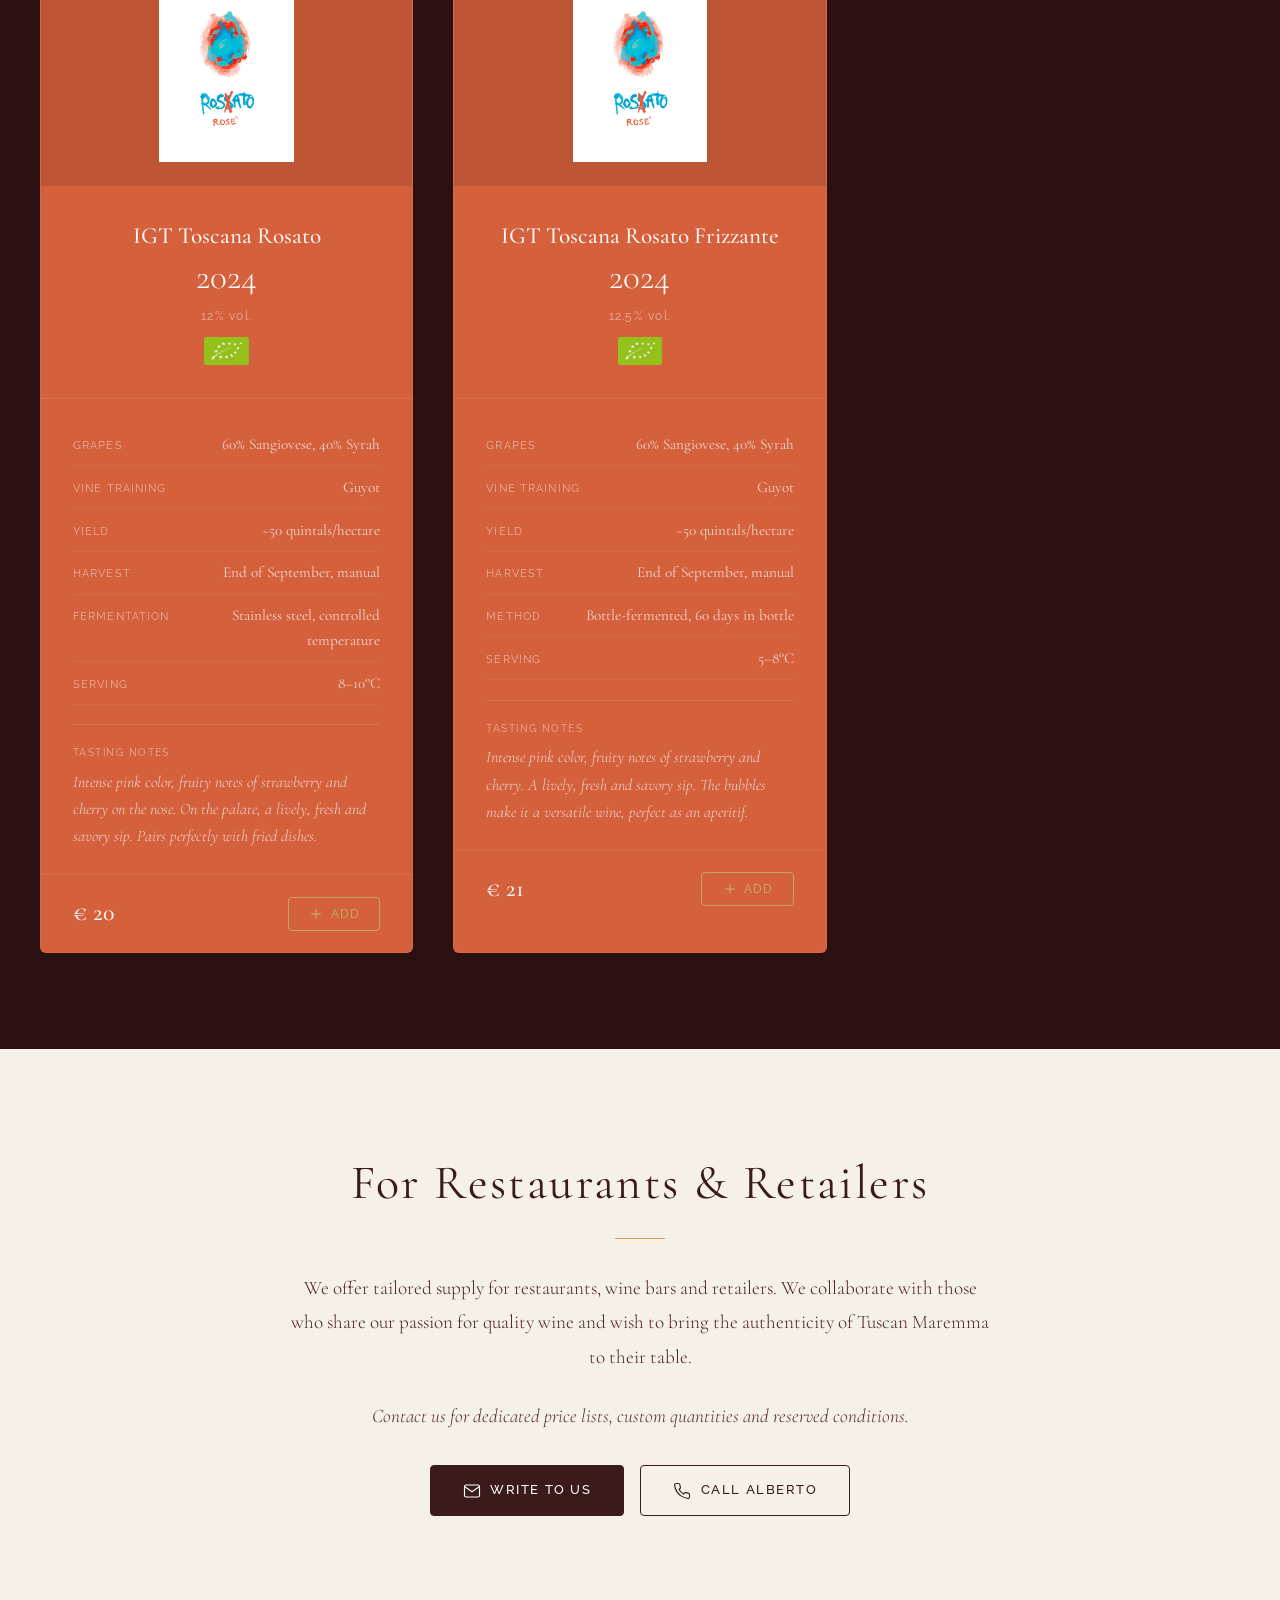
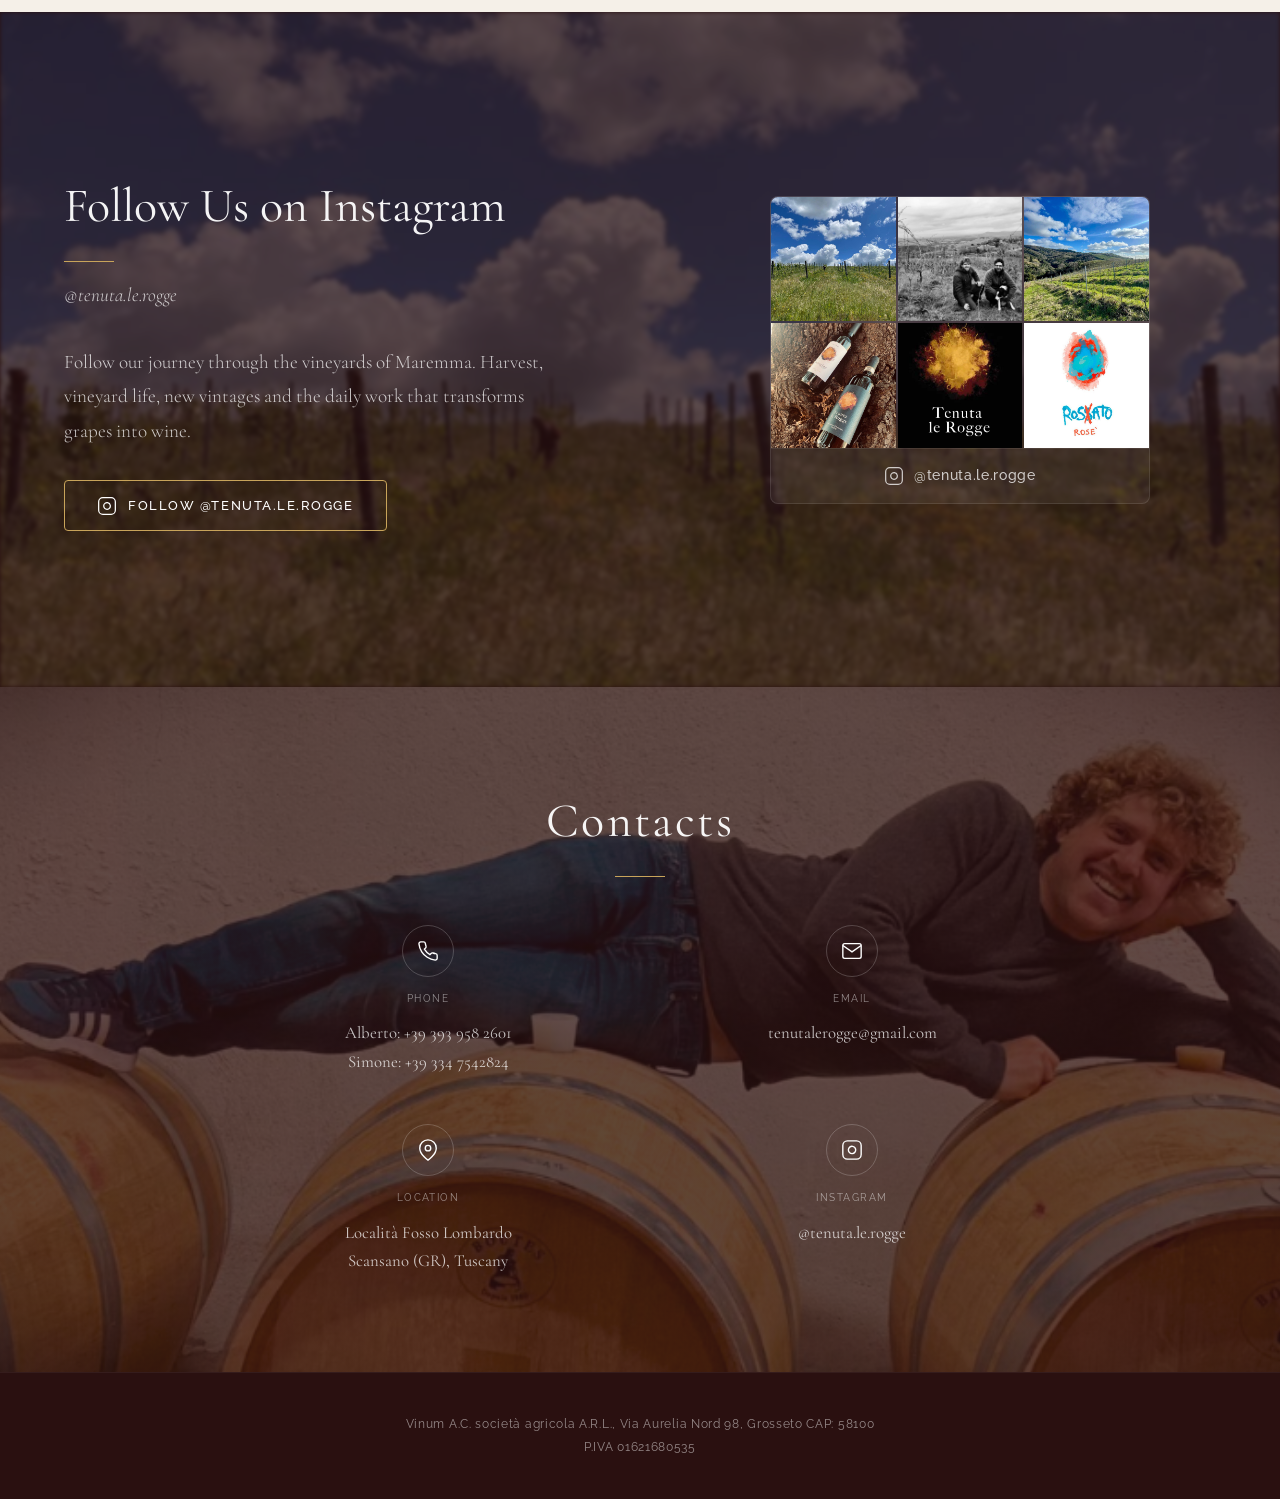
==== commit 8cffc99c: "Update wine prices and make Italy shipping free for 6+ bottles - Morellino 2022: €15 → €20 - Morelli" ====
--- a/en/index.html
+++ b/en/index.html
@@ -173,8 +173,8 @@
           </div>
         </div>
         <div class="wine-card-footer">
-          <span class="wine-price">&euro; 15</span>
-          <button class="add-to-cart-btn" onclick="addToCart('morellino-2022', 'Morellino di Scansano DOCG 2022', 15)" aria-label="Add to cart">
+          <span class="wine-price">&euro; 20</span>
+          <button class="add-to-cart-btn" onclick="addToCart('morellino-2022', 'Morellino di Scansano DOCG 2022', 20)" aria-label="Add to cart">
             <svg viewBox="0 0 24 24" width="16" height="16" fill="none" stroke="currentColor" stroke-width="2"><line x1="12" y1="5" x2="12" y2="19"/><line x1="5" y1="12" x2="19" y2="12"/></svg>
             Add
           </button>
@@ -223,8 +223,8 @@
           </div>
         </div>
         <div class="wine-card-footer">
-          <span class="wine-price">&euro; 17</span>
-          <button class="add-to-cart-btn" onclick="addToCart('morellino-2021', 'Morellino di Scansano DOCG 2021', 17)" aria-label="Add to cart">
+          <span class="wine-price">&euro; 24</span>
+          <button class="add-to-cart-btn" onclick="addToCart('morellino-2021', 'Morellino di Scansano DOCG 2021', 24)" aria-label="Add to cart">
             <svg viewBox="0 0 24 24" width="16" height="16" fill="none" stroke="currentColor" stroke-width="2"><line x1="12" y1="5" x2="12" y2="19"/><line x1="5" y1="12" x2="19" y2="12"/></svg>
             Add
           </button>
@@ -273,8 +273,8 @@
           </div>
         </div>
         <div class="wine-card-footer">
-          <span class="wine-price">&euro; 22</span>
-          <button class="add-to-cart-btn" onclick="addToCart('origine-2019', 'DOC Maremma — l\'Origine 2019', 22)" aria-label="Add to cart">
+          <span class="wine-price">&euro; 28</span>
+          <button class="add-to-cart-btn" onclick="addToCart('origine-2019', 'DOC Maremma — l\'Origine 2019', 28)" aria-label="Add to cart">
             <svg viewBox="0 0 24 24" width="16" height="16" fill="none" stroke="currentColor" stroke-width="2"><line x1="12" y1="5" x2="12" y2="19"/><line x1="5" y1="12" x2="19" y2="12"/></svg>
             Add
           </button>
@@ -323,8 +323,8 @@
           </div>
         </div>
         <div class="wine-card-footer">
-          <span class="wine-price">&euro; 12</span>
-          <button class="add-to-cart-btn" onclick="addToCart('rosato-2024', 'IGT Toscana Rosato 2024', 12)" aria-label="Add to cart">
+          <span class="wine-price">&euro; 20</span>
+          <button class="add-to-cart-btn" onclick="addToCart('rosato-2024', 'IGT Toscana Rosato 2024', 20)" aria-label="Add to cart">
             <svg viewBox="0 0 24 24" width="16" height="16" fill="none" stroke="currentColor" stroke-width="2"><line x1="12" y1="5" x2="12" y2="19"/><line x1="5" y1="12" x2="19" y2="12"/></svg>
             Add
           </button>
@@ -373,8 +373,8 @@
           </div>
         </div>
         <div class="wine-card-footer">
-          <span class="wine-price">&euro; 12.50</span>
-          <button class="add-to-cart-btn" onclick="addToCart('rosato-frizzante-2024', 'IGT Toscana Rosato Frizzante 2024', 12.50)" aria-label="Add to cart">
+          <span class="wine-price">&euro; 21</span>
+          <button class="add-to-cart-btn" onclick="addToCart('rosato-frizzante-2024', 'IGT Toscana Rosato Frizzante 2024', 21)" aria-label="Add to cart">
             <svg viewBox="0 0 24 24" width="16" height="16" fill="none" stroke="currentColor" stroke-width="2"><line x1="12" y1="5" x2="12" y2="19"/><line x1="5" y1="12" x2="19" y2="12"/></svg>
             Add
           </button>
@@ -421,7 +421,7 @@
       <div class="cart-shipping">
         <label for="shippingZone">Shipping</label>
         <select id="shippingZone" onchange="updateCartTotals()">
-          <option value="italy">Italy — &euro;9 per case</option>
+          <option value="italy">Italy — Free from 6 bottles</option>
           <option value="eu">Europe — &euro;20 per case</option>
           <option value="world">Rest of world — &euro;40 per case</option>
         </select>
@@ -516,11 +516,11 @@
         <div class="contact-value"><a href="mailto:tenutalerogge@gmail.com">tenutalerogge@gmail.com</a></div>
       </div>
       <div class="contact-item fade-up delay-2">
-        <a href="https://www.google.com/maps/search/?api=1&query=42.707250,11.285083" target="_blank" rel="noopener" class="contact-icon" aria-label="Open in Google Maps">
+        <a href="https://maps.app.goo.gl/1kt4km5drCax5V6M8" target="_blank" rel="noopener" class="contact-icon" aria-label="Open in Google Maps">
           <svg viewBox="0 0 24 24"><path d="M21 10c0 7-9 13-9 13s-9-6-9-13a9 9 0 0118 0z"/><circle cx="12" cy="10" r="3"/></svg>
         </a>
         <div class="contact-label">Location</div>
-        <div class="contact-value"><a href="https://www.google.com/maps/search/?api=1&query=42.707250,11.285083" target="_blank" rel="noopener">Localit&agrave; Fosso Lombardo<br>Scansano (GR), Tuscany</a></div>
+        <div class="contact-value"><a href="https://maps.app.goo.gl/1kt4km5drCax5V6M8" target="_blank" rel="noopener">Localit&agrave; Fosso Lombardo<br>Scansano (GR), Tuscany</a></div>
       </div>
       <div class="contact-item fade-up delay-3">
         <a href="https://www.instagram.com/tenuta.le.rogge" target="_blank" rel="noopener" class="contact-icon" aria-label="Open Instagram">
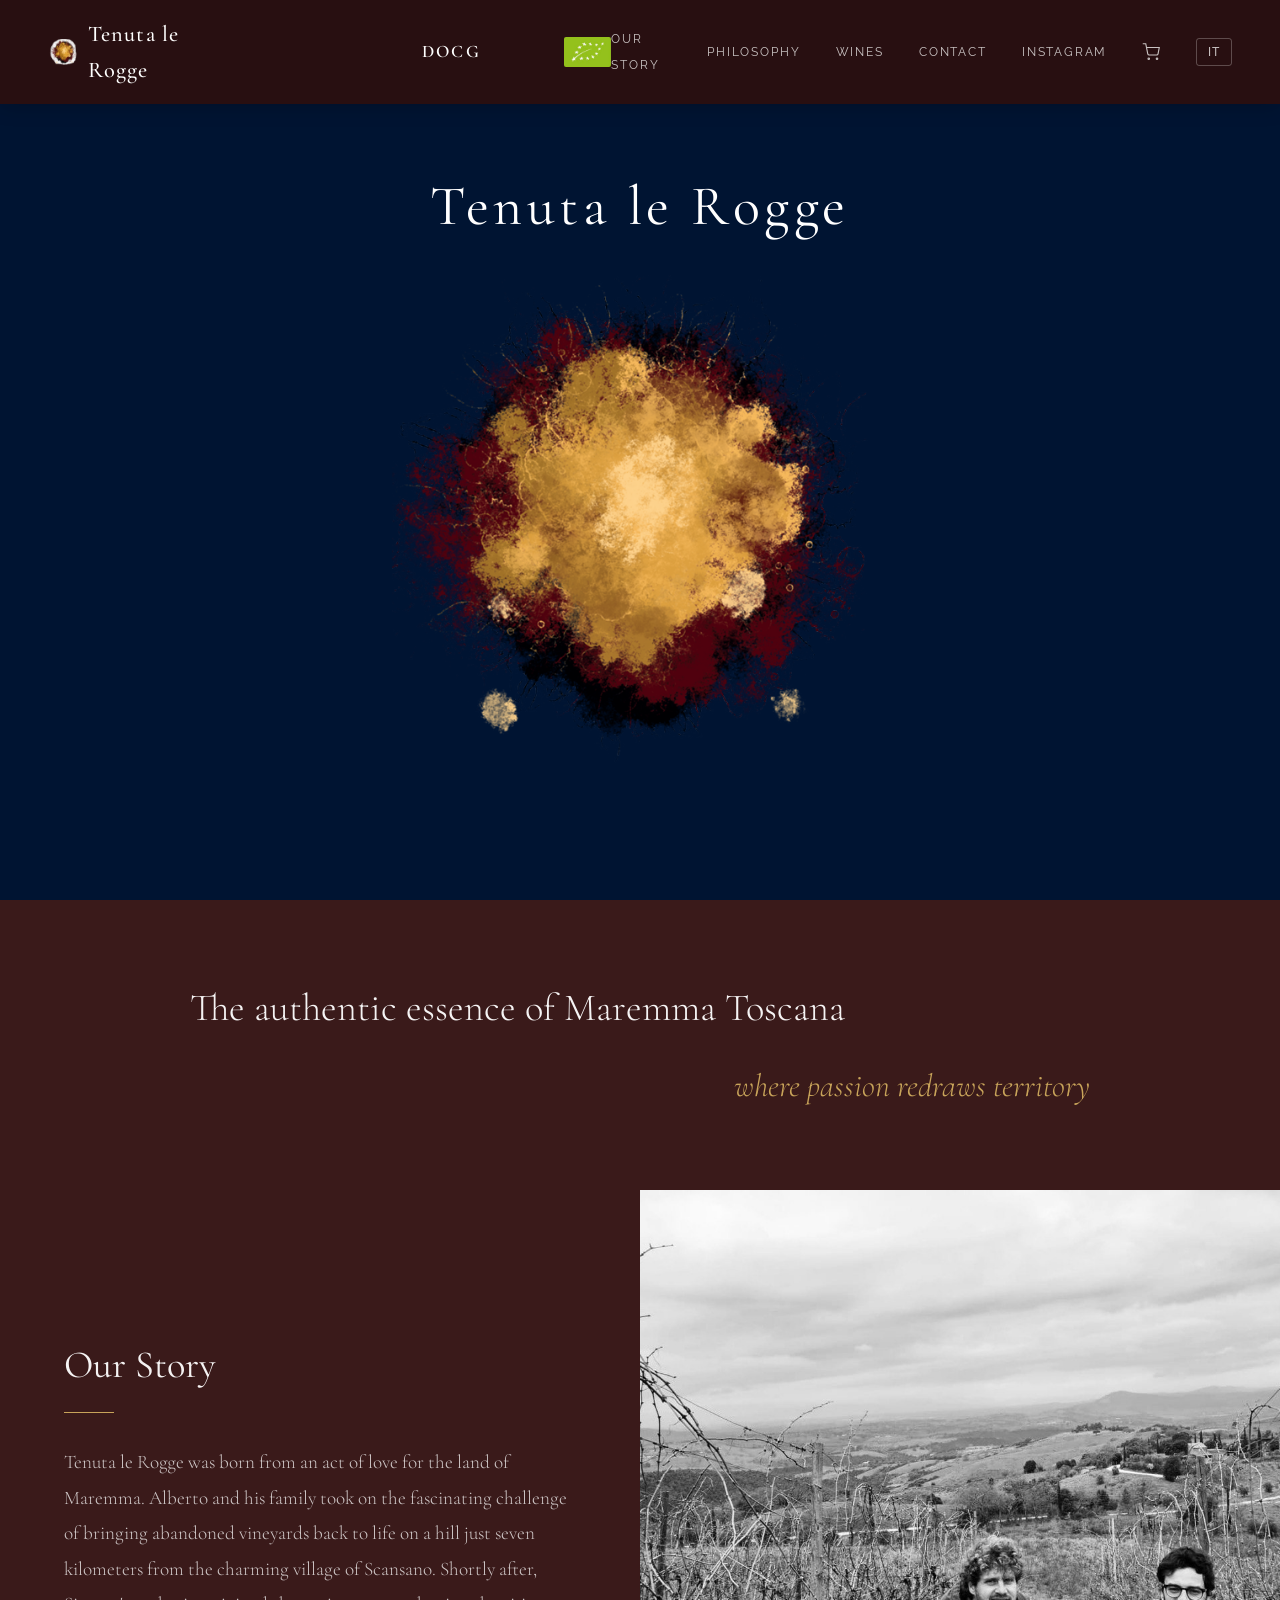
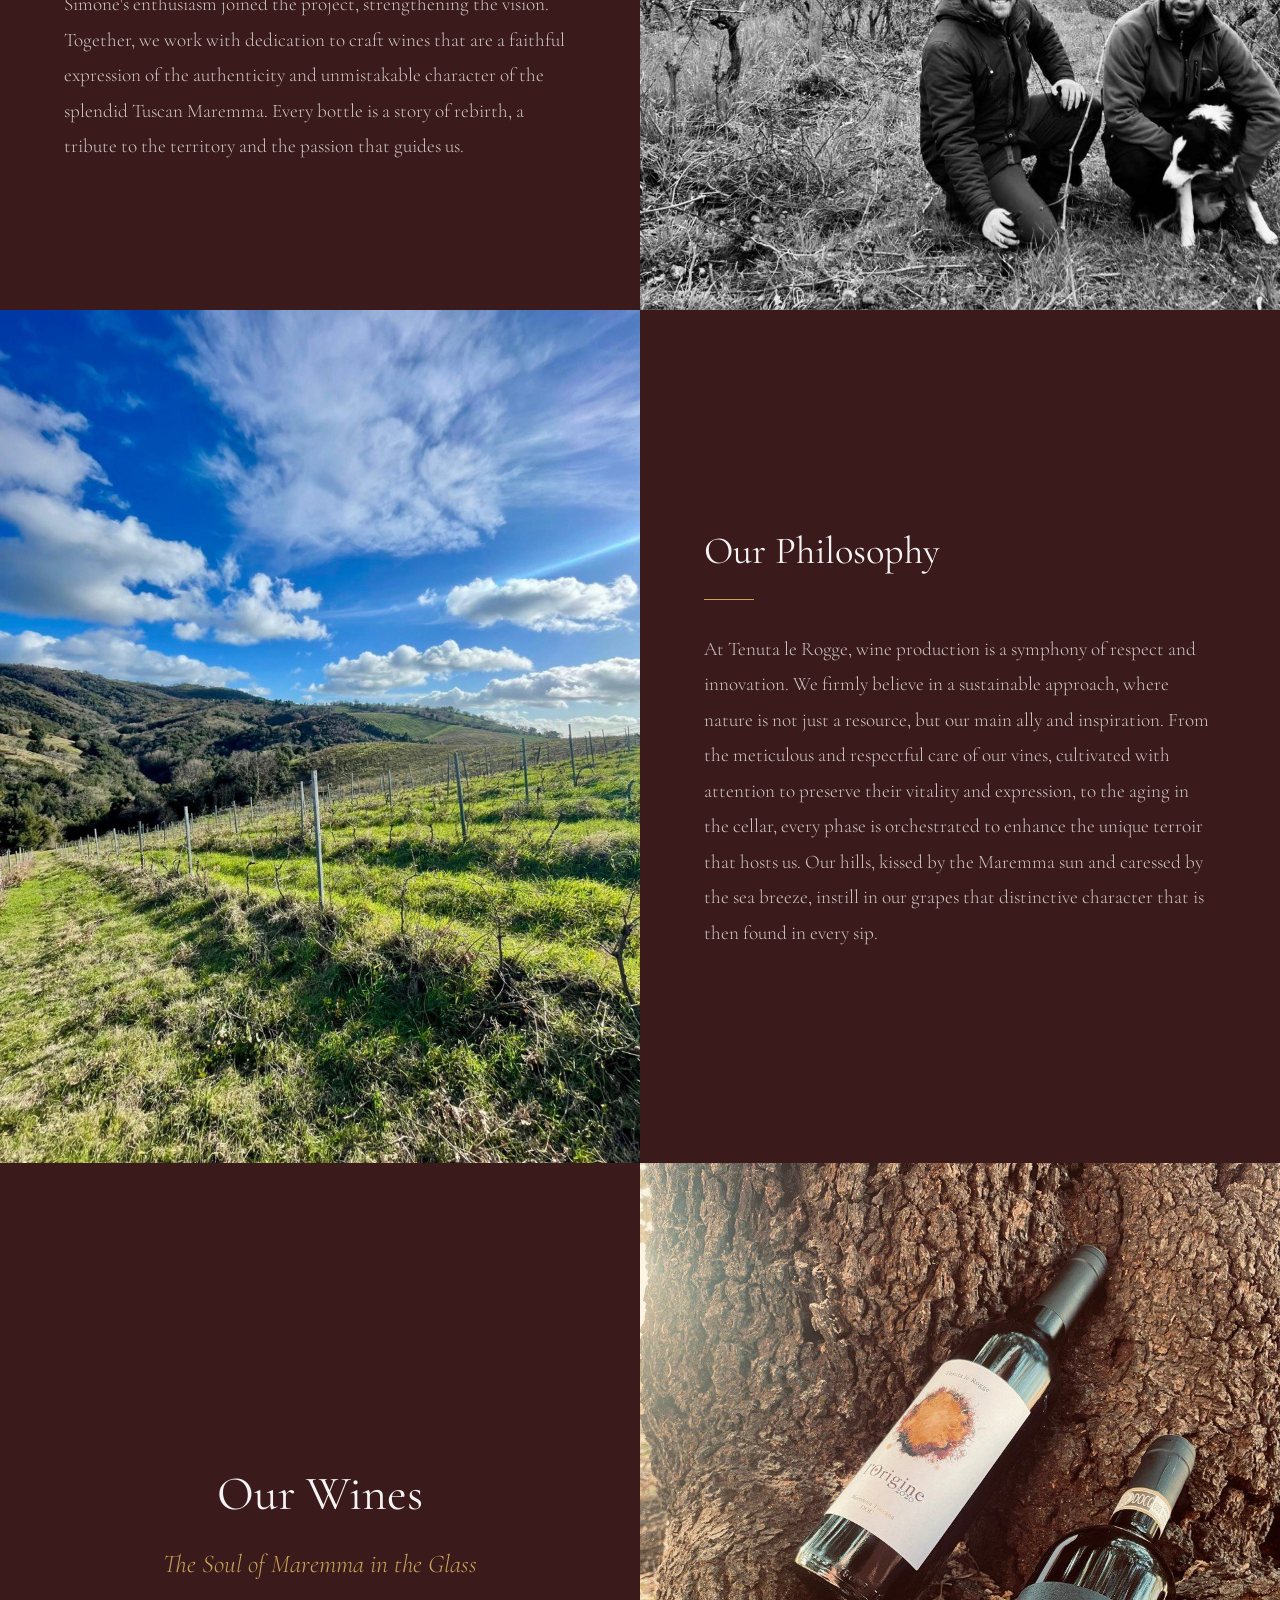
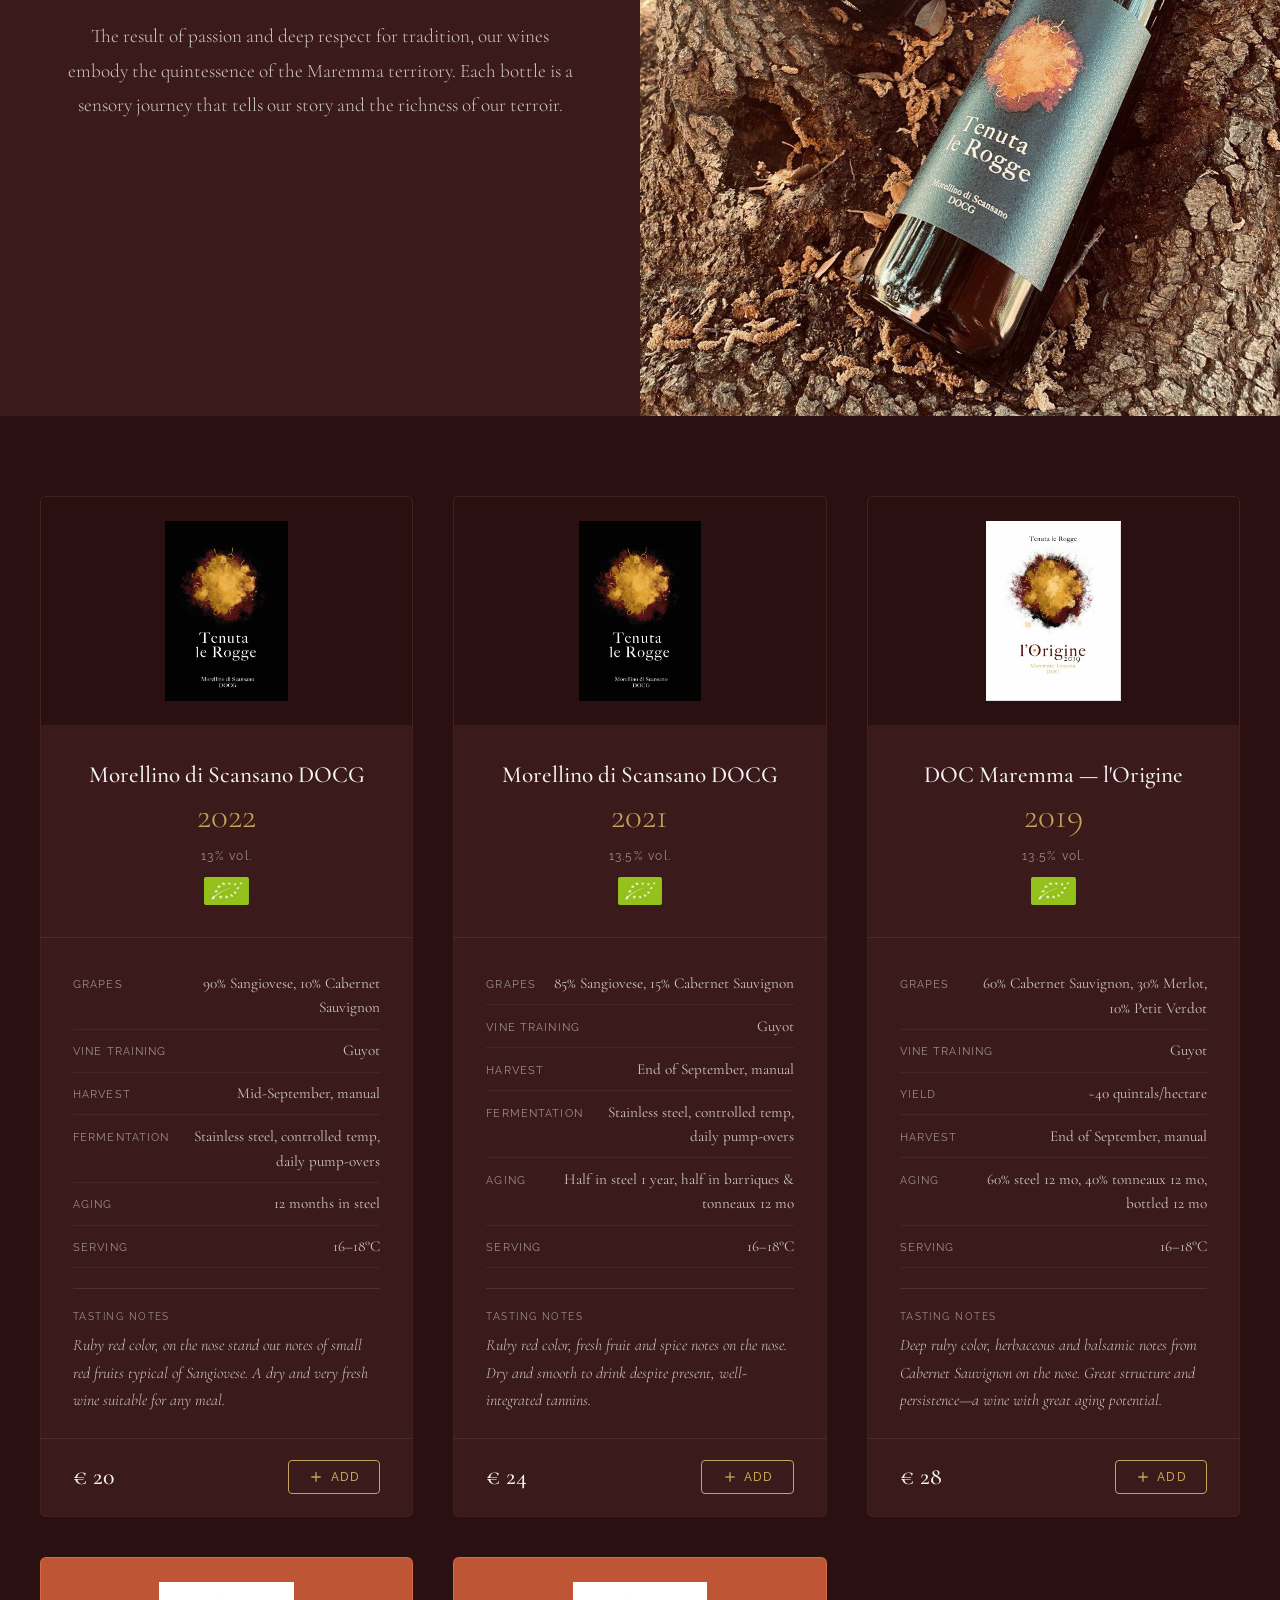
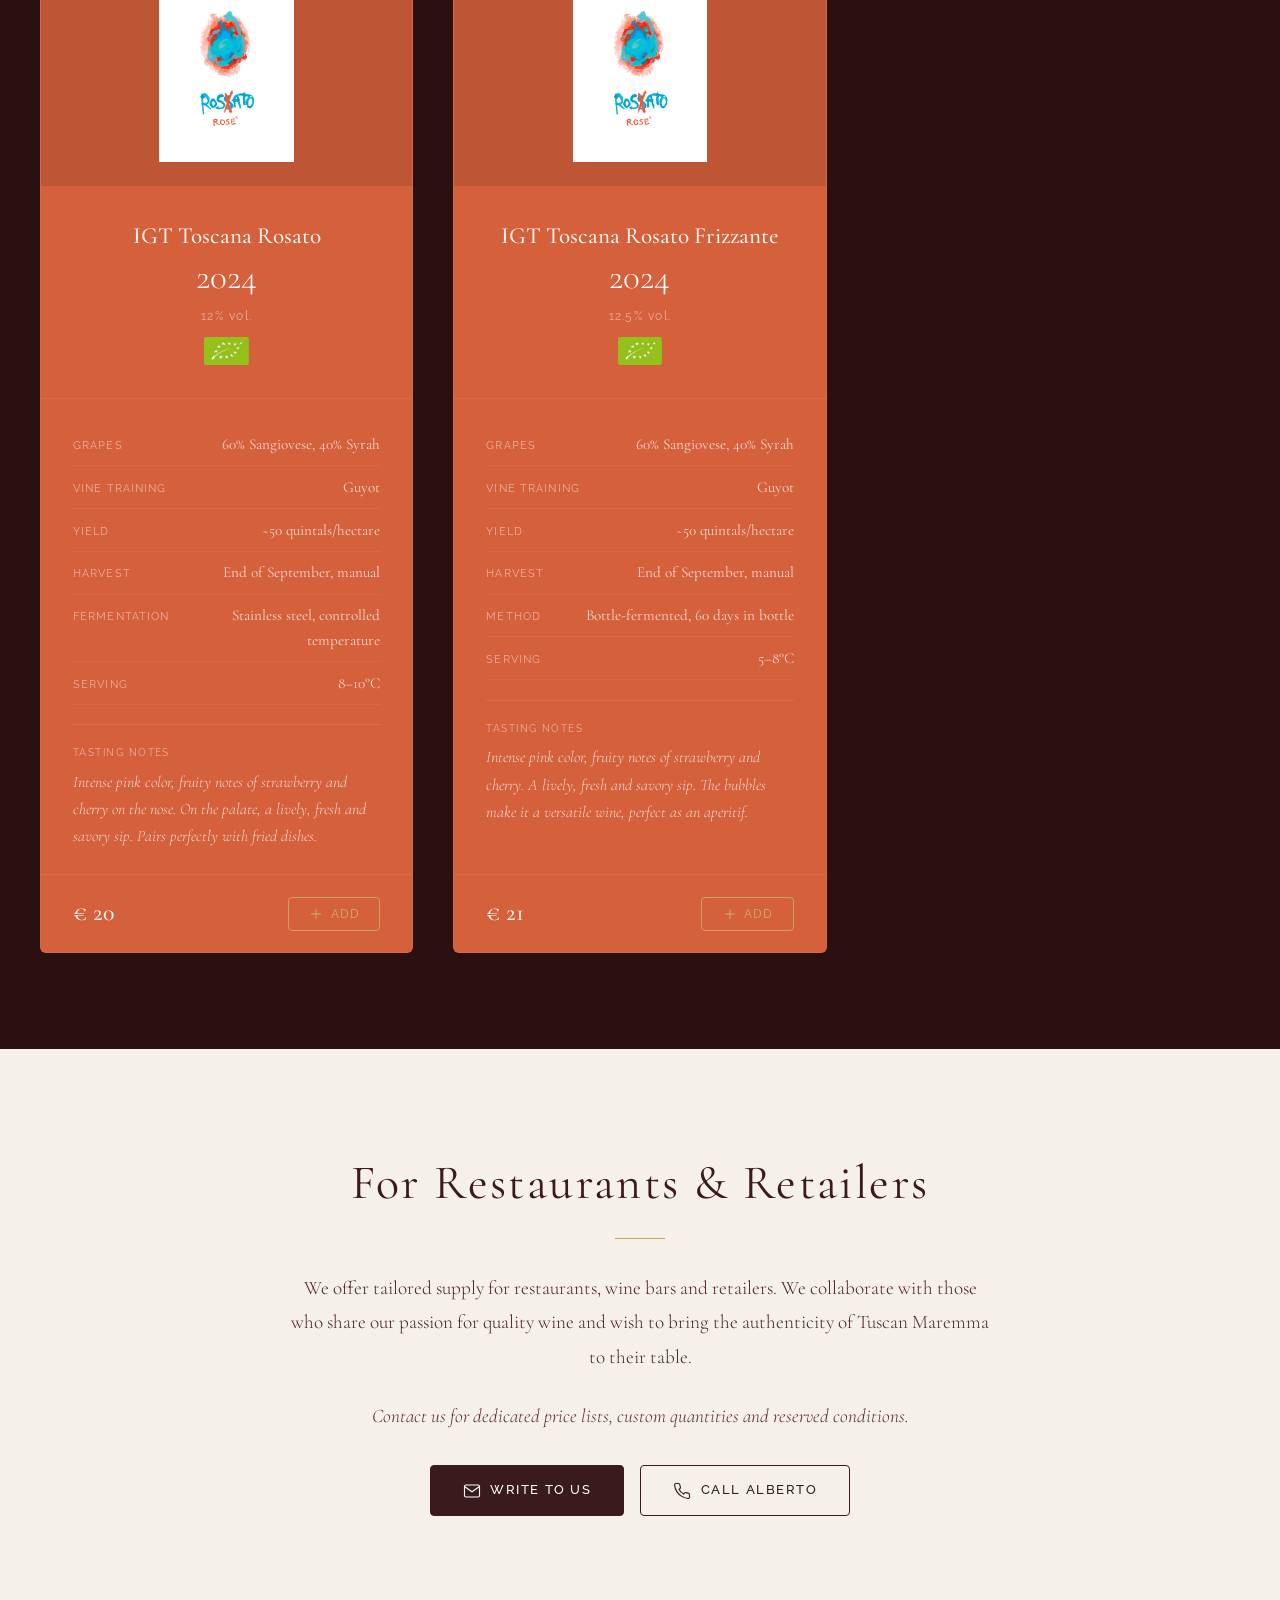
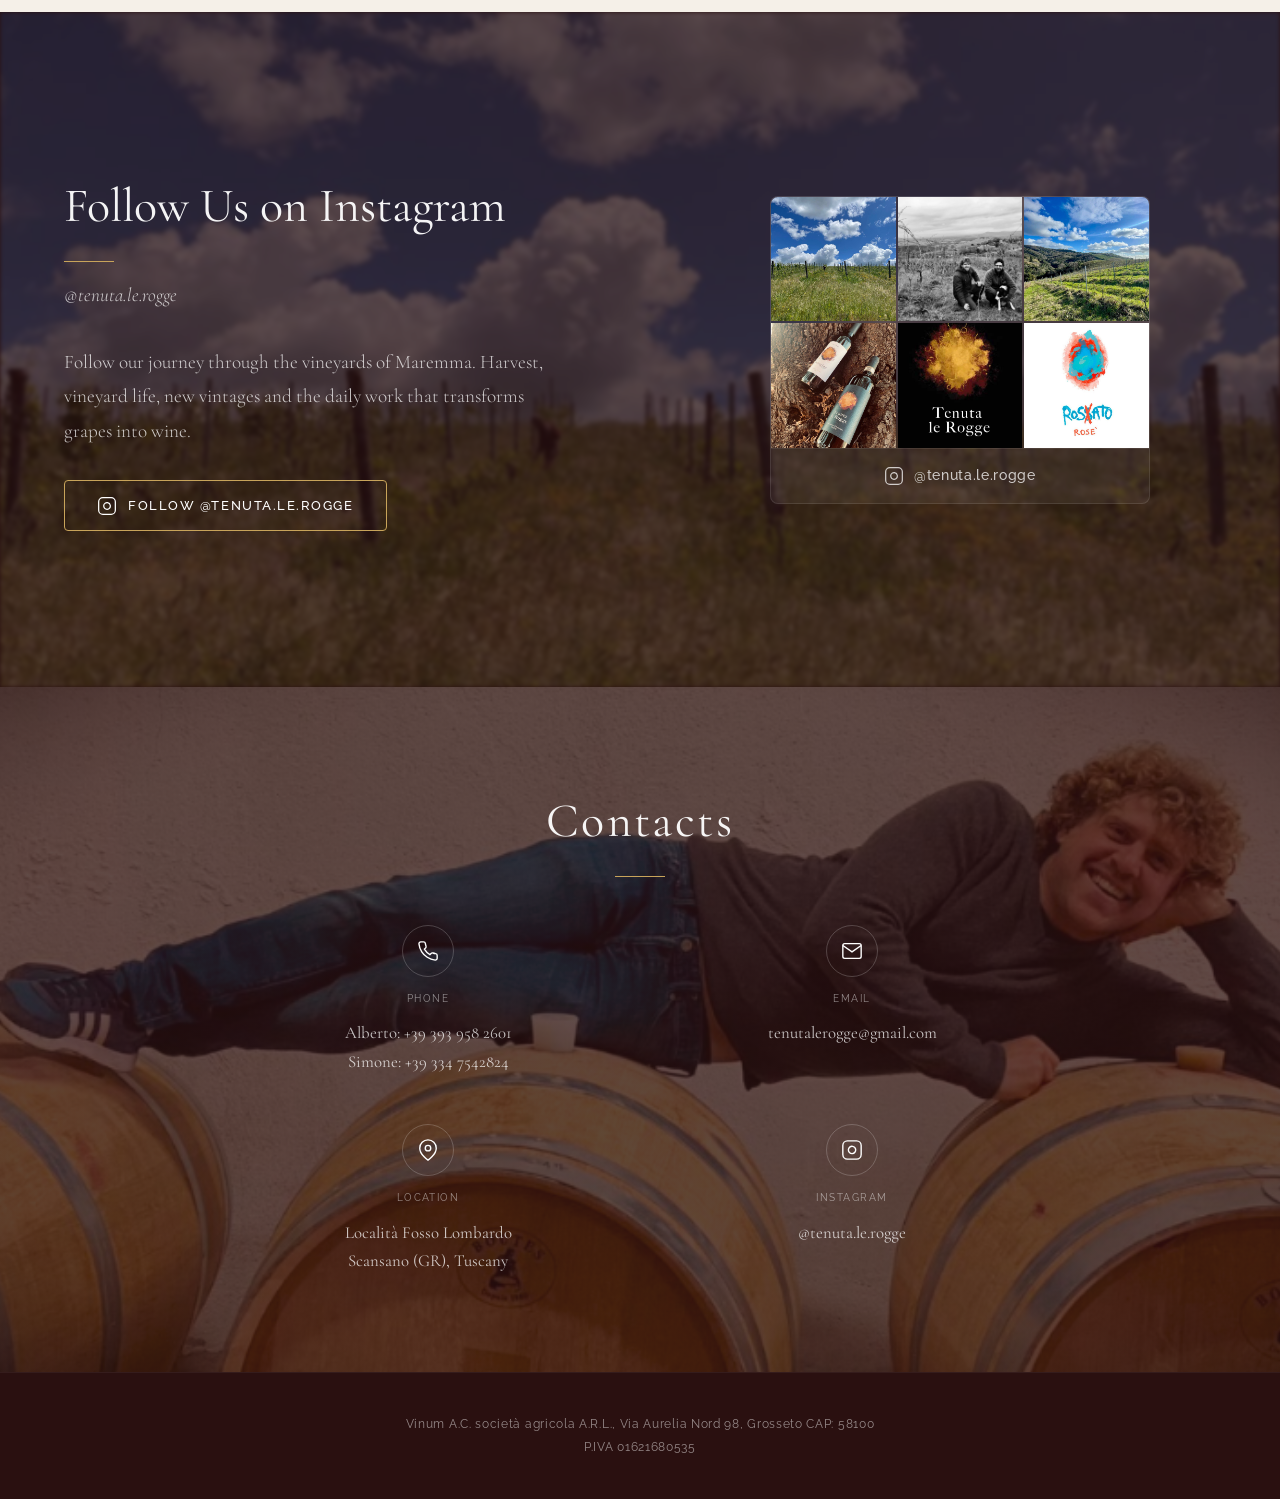
==== commit b04873ea: "Add tiered shipping: 1-bottle gift package, 2-5 small order, 6+ free Italy Shipping tiers: - 1 bottl" ====
--- a/en/index.html
+++ b/en/index.html
@@ -421,9 +421,9 @@
       <div class="cart-shipping">
         <label for="shippingZone">Shipping</label>
         <select id="shippingZone" onchange="updateCartTotals()">
-          <option value="italy">Italy — Free from 6 bottles</option>
-          <option value="eu">Europe — &euro;20 per case</option>
-          <option value="world">Rest of world — &euro;40 per case</option>
+          <option value="italy">Italy</option>
+          <option value="eu">Europe</option>
+          <option value="world">Rest of world</option>
         </select>
       </div>
       <div class="cart-summary">
@@ -431,7 +431,7 @@
         <div class="cart-summary-row"><span>Shipping</span><span id="cartShipping">&euro;0</span></div>
         <div class="cart-summary-row cart-total"><span>Total</span><span id="cartTotal">&euro;0</span></div>
       </div>
-      <p class="cart-min-note">Minimum order: 6 bottles (1 case), can be mixed.</p>
+      <p class="cart-min-note">1 bottle: gift package (&euro;6 Italy, &euro;9 Europe). From 6 bottles: free in Italy, &euro;20/case in Europe.</p>
       <div class="cart-address">
         <label for="cartName">Full name</label>
         <input type="text" id="cartName" placeholder="John Smith" required>
--- a/style.css
+++ b/style.css
@@ -496,6 +496,8 @@
   transition: transform var(--transition-base), box-shadow var(--transition-base);
   cursor: default;
   border: 1px solid rgba(255,255,255,0.04);
+  display: flex;
+  flex-direction: column;
 }
 
 .wine-card:hover {
@@ -550,6 +552,7 @@
 
 .wine-card-body {
   padding: 1.5rem 2rem;
+  flex: 1;
 }
 
 .wine-detail {
@@ -610,6 +613,7 @@
   align-items: center;
   padding: 1.2rem 2rem;
   border-top: 1px solid rgba(255,255,255,0.08);
+  margin-top: auto;
 }
 
 .wine-price {
@@ -1459,6 +1463,10 @@
     gap: 2.5rem;
   }
 
+  .contact {
+    background-image: linear-gradient(rgba(42, 16, 16, 0.75), rgba(42, 16, 16, 0.75)), url('images/AlbiFilosofiaMobile.png');
+  }
+
 }
 
 @media (max-width: 480px) {
